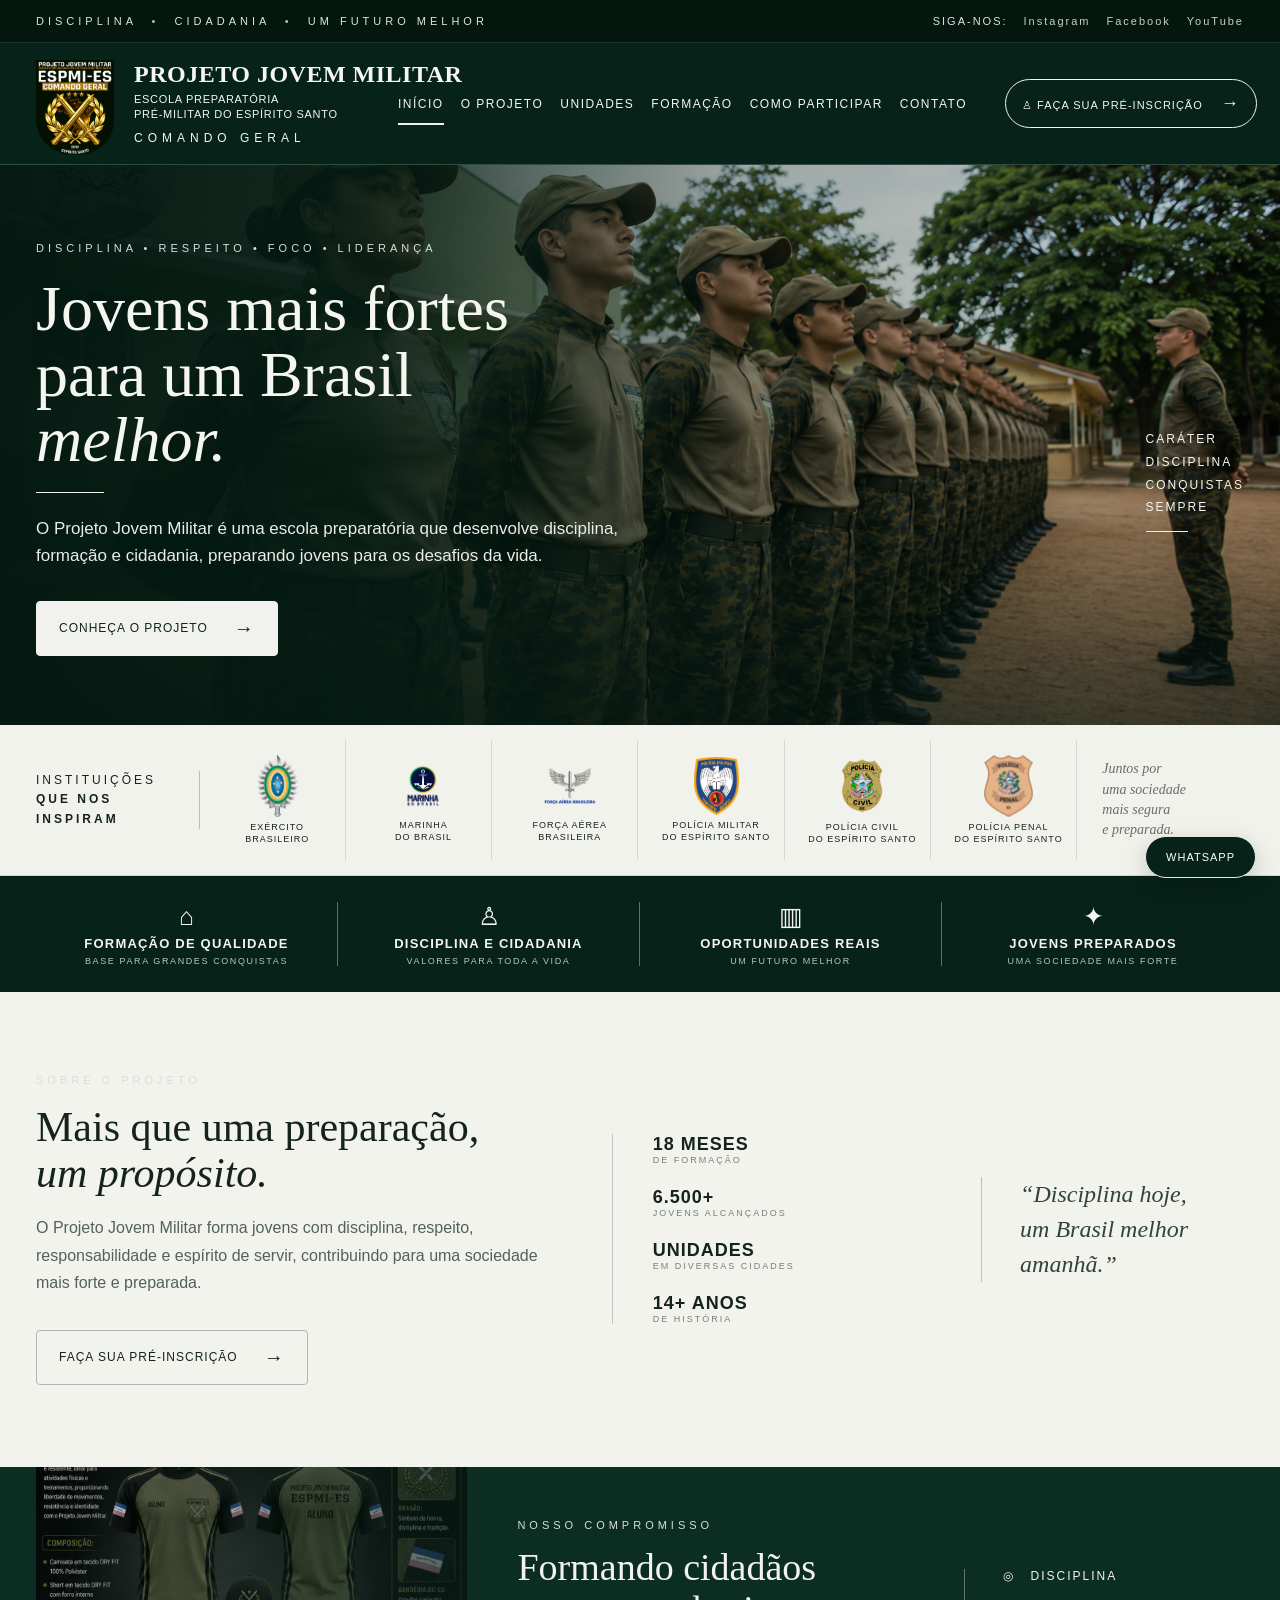
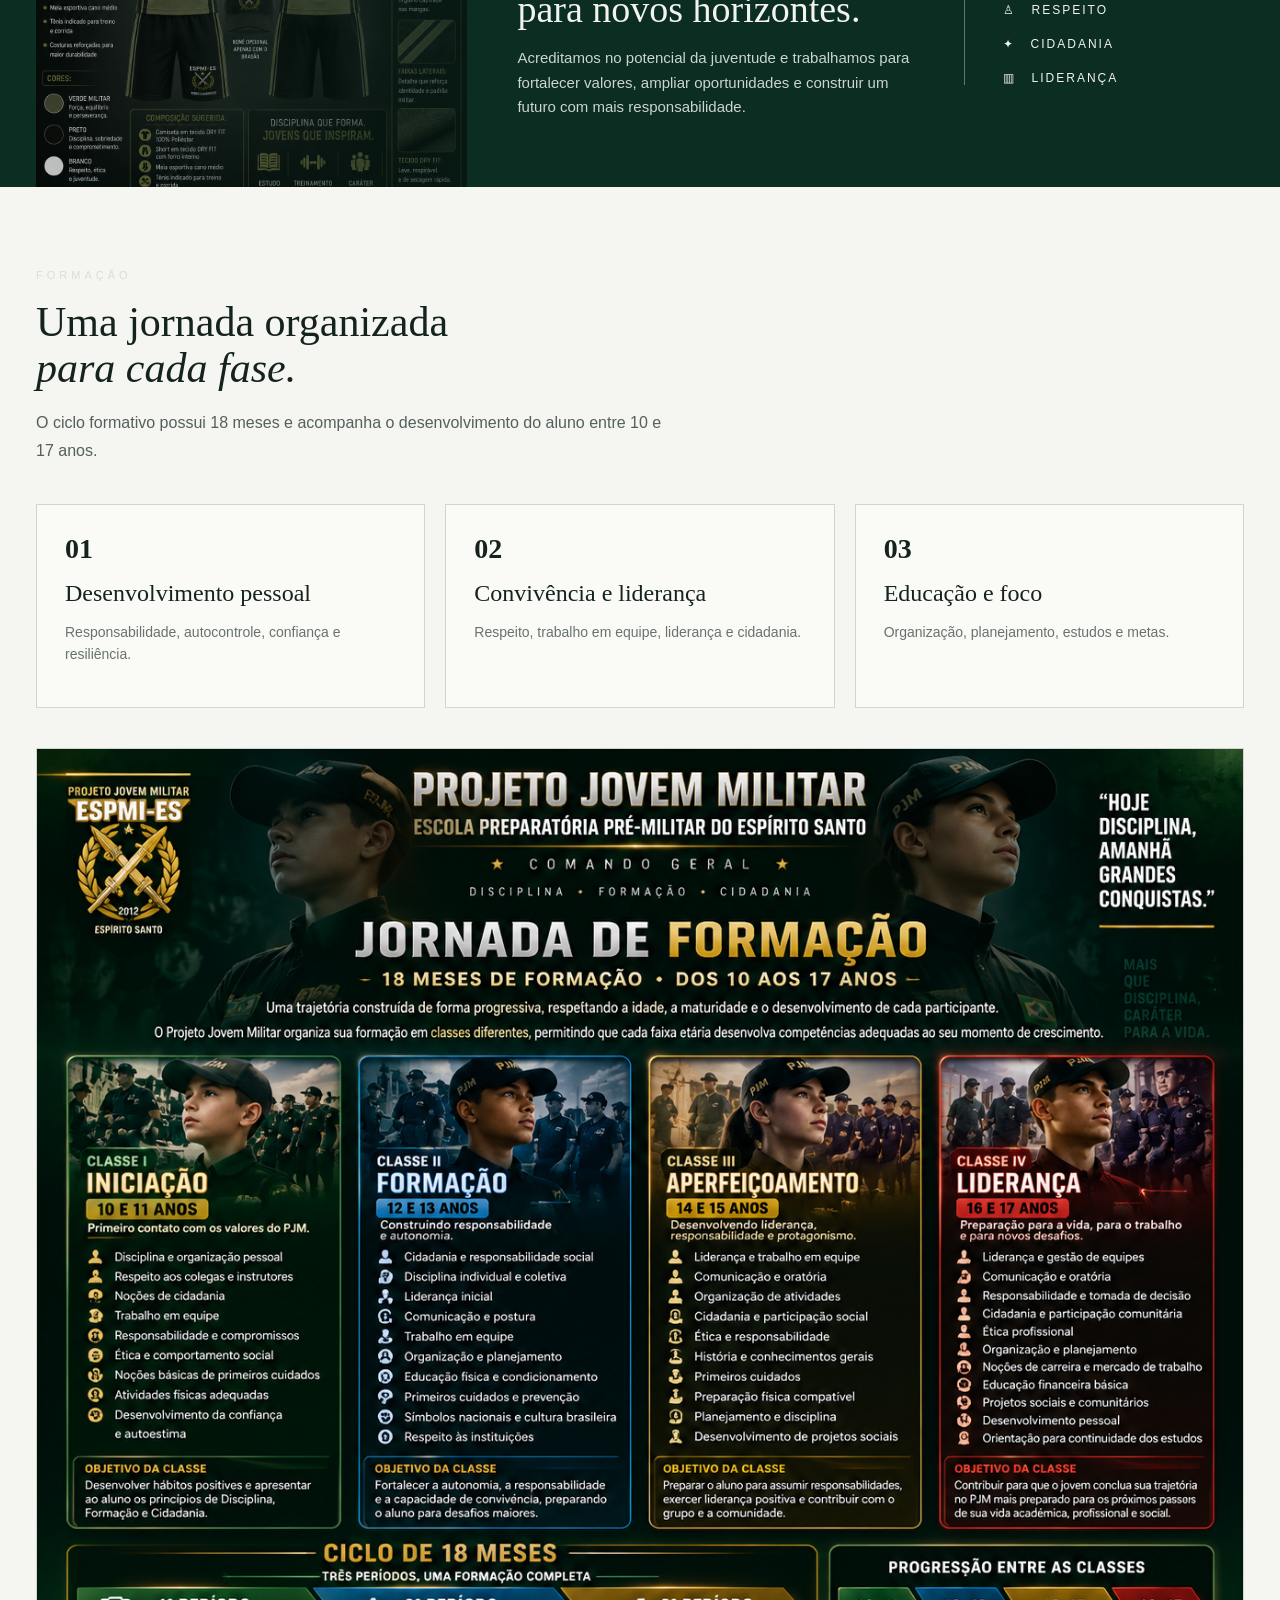
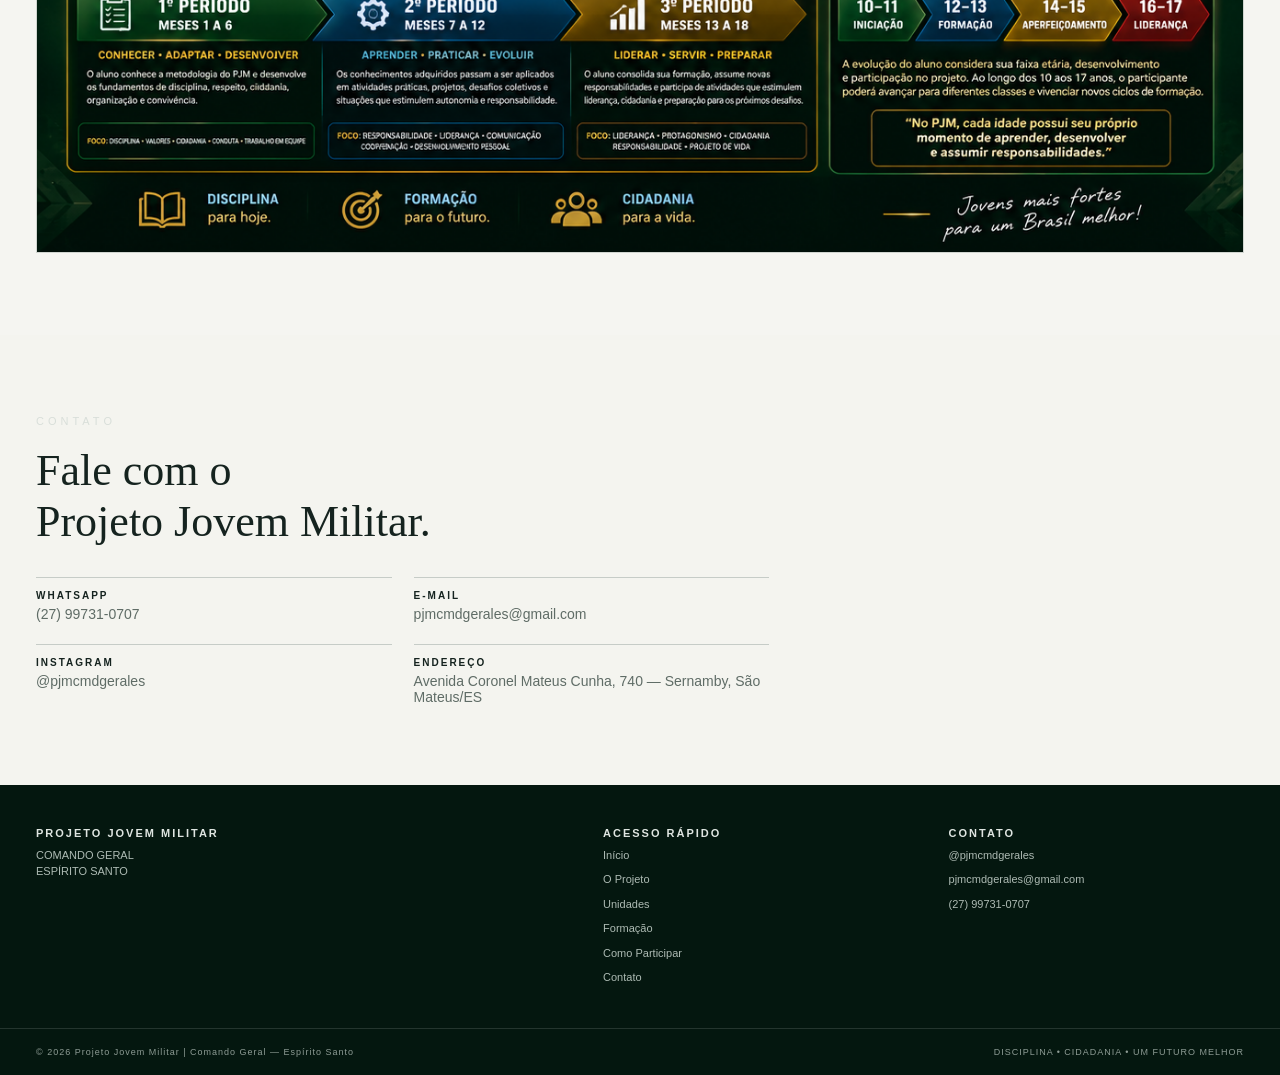
==== index.html @ 726d5e5d "Update index.html" ====
<!doctype html>
<html lang="pt-BR">
<head>
<meta charset="utf-8">
<meta name="viewport" content="width=device-width,initial-scale=1">
<meta name="description" content="Projeto Jovem Militar — Escola Preparatória Pré-Militar do Espírito Santo. Disciplina, formação e cidadania.">
<meta name="theme-color" content="#062219">
<title>Projeto Jovem Militar | Comando Geral</title>
<link rel="icon" href="assets/brasao-comando-geral.png">
<link rel="stylesheet" href="style.css">

<style id="pjm-header-layout-fix">
/* Cabeçalho institucional — distribuição equilibrada no desktop */
.site-header .header-inner{display:grid;grid-template-columns:minmax(390px,1fr) auto minmax(250px,1fr);align-items:center;column-gap:34px;min-height:120px;}
.site-header .brand{min-width:0;display:flex;align-items:center;}
.site-header .brand img{width:78px;height:100px;object-fit:contain;flex:0 0 auto;}
.site-header .brand-copy{white-space:nowrap;}
.site-header .brand-copy strong{font-size:27px;line-height:1.05;}
.site-header .brand-copy small{font-size:11px;line-height:1.3;}
.site-header .brand-copy em{font-size:12px;}
.site-header .nav{display:flex;align-items:center;justify-content:center;gap:24px;white-space:nowrap;flex-wrap:nowrap;}
.site-header .nav a{white-space:nowrap;font-size:13px;}
.site-header .header-register{justify-self:end;white-space:nowrap;padding:14px 21px;font-size:12px;}
@media (max-width:1350px){.site-header .header-inner{grid-template-columns:minmax(340px,1fr) auto auto;column-gap:22px}.site-header .nav{gap:17px}.site-header .nav a{font-size:12px}.site-header .brand-copy strong{font-size:24px}.site-header .header-register{padding:13px 16px;font-size:11px}}
@media (max-width:1080px){.site-header .header-inner{display:flex;gap:16px}.site-header .brand{flex:1}.site-header .nav{gap:12px}.site-header .header-register{padding:12px 14px}.site-header .nav a{font-size:11px}}
@media (max-width:900px){.site-header .nav{display:none}.site-header .menu-toggle{display:block;margin-left:auto}.site-header .header-register{display:none}.site-header .header-inner{min-height:90px}.site-header .brand img{width:58px;height:72px}.site-header .brand-copy strong{font-size:20px}}
</style>
</head>
<body>
<div class="topbar"><div class="container topbar-inner"><span>DISCIPLINA <i>•</i> CIDADANIA <i>•</i> UM FUTURO MELHOR</span><span class="social">SIGA-NOS: <a href="https://www.instagram.com/pjmcmdgerales/" target="_blank" rel="noopener">Instagram</a><a href="https://pjmcmdgerales.github.io/pjm-site/#contato">Facebook</a><a href="https://pjmcmdgerales.github.io/pjm-site/#contato">YouTube</a></span></div></div>
<header class="site-header"><div class="container header-inner">
<a class="brand" href="https://pjmcmdgerales.github.io/pjm-site/#inicio"><img src="assets/brasao-comando-geral.png" alt="Brasão do Comando Geral"><span class="brand-copy"><strong>PROJETO JOVEM MILITAR</strong><small>ESCOLA PREPARATÓRIA<br>PRÉ-MILITAR DO ESPÍRITO SANTO</small><em>COMANDO GERAL</em></span></a>
<button class="menu-toggle" aria-label="Abrir menu" aria-expanded="false">☰</button>
<nav class="nav"><a class="active" href="https://pjmcmdgerales.github.io/pjm-site/">INÍCIO</a><a href="https://pjmcmdgerales.github.io/pjm-site/projeto.html">O PROJETO</a><a href="https://pjmcmdgerales.github.io/pjm-site/unidades.html">UNIDADES</a><a href="https://pjmcmdgerales.github.io/pjm-site/formacao.html">FORMAÇÃO</a><a href="https://pjmcmdgerales.github.io/pjm-site/como-participar.html">COMO PARTICIPAR</a><a href="https://pjmcmdgerales.github.io/pjm-site/#contato">CONTATO</a></nav>
<a class="header-register" href="https://pjmcmdgerales.github.io/pjm-site/inscricao.html"><span>♙</span> FAÇA SUA PRÉ-INSCRIÇÃO <b>→</b></a>
</div></header>
<main>
<section class="hero" id="inicio"><div class="hero-photo"></div><div class="hero-overlay"></div><div class="container hero-content"><div class="hero-copy"><div class="eyebrow">DISCIPLINA • RESPEITO • FOCO • LIDERANÇA</div><h1>Jovens mais fortes<br>para um Brasil<br><span>melhor.</span></h1><div class="rule"></div><p>O Projeto Jovem Militar é uma escola preparatória que desenvolve disciplina, formação e cidadania, preparando jovens para os desafios da vida.</p><a class="light-button" href="https://pjmcmdgerales.github.io/pjm-site/projeto.html">CONHEÇA O PROJETO <b>→</b></a></div><div class="hero-side">CARÁTER<br>DISCIPLINA<br>CONQUISTAS<br>SEMPRE<div></div></div></div></section>
<section class="institutions" id="instituicoes"><div class="container institutions-grid"><div class="inst-title">INSTITUIÇÕES<br><strong>QUE NOS INSPIRAM</strong></div>
<a class="inst" href="https://www.eb.mil.br/" target="_blank" rel="noopener"><img src="assets/eb.png" alt="Exército Brasileiro"><span>EXÉRCITO<br>BRASILEIRO</span></a>
<a class="inst" href="https://www.marinha.mil.br/" target="_blank" rel="noopener"><img src="assets/mb.png" alt="Marinha do Brasil"><span>MARINHA<br>DO BRASIL</span></a>
<a class="inst" href="https://www.fab.mil.br/" target="_blank" rel="noopener"><img src="assets/fab.png" alt="Força Aérea Brasileira"><span>FORÇA AÉREA<br>BRASILEIRA</span></a>
<a class="inst" href="https://pm.es.gov.br/" target="_blank" rel="noopener"><img src="assets/pmes.png" alt="Polícia Militar do Espírito Santo"><span>POLÍCIA MILITAR<br>DO ESPÍRITO SANTO</span></a>
<a class="inst" href="https://pc.es.gov.br/" target="_blank" rel="noopener"><img src="assets/pces.png" alt="Polícia Civil do Espírito Santo"><span>POLÍCIA CIVIL<br>DO ESPÍRITO SANTO</span></a>
<a class="inst" href="https://pp.es.gov.br/" target="_blank" rel="noopener"><img src="assets/ppes.png" alt="Polícia Penal do Espírito Santo"><span>POLÍCIA PENAL<br>DO ESPÍRITO SANTO</span></a>
<div class="inst-quote">Juntos por<br>uma sociedade<br>mais segura<br>e preparada.</div></div></section>
<section class="pillars"><div class="container pillars-grid"><div><span>⌂</span><strong>FORMAÇÃO DE QUALIDADE</strong><small>BASE PARA GRANDES CONQUISTAS</small></div><div><span>♙</span><strong>DISCIPLINA E CIDADANIA</strong><small>VALORES PARA TODA A VIDA</small></div><div><span>▥</span><strong>OPORTUNIDADES REAIS</strong><small>UM FUTURO MELHOR</small></div><div><span>✦</span><strong>JOVENS PREPARADOS</strong><small>UMA SOCIEDADE MAIS FORTE</small></div></div></section>
<section class="about" id="projeto"><div class="container about-grid"><div class="about-copy"><div class="section-label">SOBRE O PROJETO</div><h2>Mais que uma preparação,<br><span>um propósito.</span></h2><p>O Projeto Jovem Militar forma jovens com disciplina, respeito, responsabilidade e espírito de servir, contribuindo para uma sociedade mais forte e preparada.</p><a class="outline-button" href="https://pjmcmdgerales.github.io/pjm-site/inscricao.html">FAÇA SUA PRÉ-INSCRIÇÃO <b>→</b></a></div><div class="stats"><div><strong>18 MESES</strong><span>DE FORMAÇÃO</span></div><div><strong>6.500+</strong><span>JOVENS ALCANÇADOS</span></div><div><strong>UNIDADES</strong><span>EM DIVERSAS CIDADES</span></div><div><strong>14+ ANOS</strong><span>DE HISTÓRIA</span></div></div><div class="about-quote">“Disciplina hoje,<br>um Brasil melhor<br>amanhã.”</div></div></section>
<section class="commitment"><div class="container commitment-grid"><div class="commit-photo"></div><div class="commit-copy"><div class="section-label light">NOSSO COMPROMISSO</div><h2>Formando cidadãos<br>para novos horizontes.</h2><p>Acreditamos no potencial da juventude e trabalhamos para fortalecer valores, ampliar oportunidades e construir um futuro com mais responsabilidade.</p></div><div class="values-list"><span>◎ &nbsp; DISCIPLINA</span><span>♙ &nbsp; RESPEITO</span><span>✦ &nbsp; CIDADANIA</span><span>▥ &nbsp; LIDERANÇA</span></div></div></section>
<section class="formation" id="formacao"><div class="container"><div class="section-label">FORMAÇÃO</div><h2>Uma jornada organizada<br><span>para cada fase.</span></h2><p>O ciclo formativo possui 18 meses e acompanha o desenvolvimento do aluno entre 10 e 17 anos.</p><div class="formation-grid"><div><b>01</b><h3>Desenvolvimento pessoal</h3><p>Responsabilidade, autocontrole, confiança e resiliência.</p></div><div><b>02</b><h3>Convivência e liderança</h3><p>Respeito, trabalho em equipe, liderança e cidadania.</p></div><div><b>03</b><h3>Educação e foco</h3><p>Organização, planejamento, estudos e metas.</p></div></div><img class="journey" src="assets/jornada-formacao-18-meses.png" alt="Jornada de formação de 18 meses do Projeto Jovem Militar"></div></section>

<section class="contact" id="contato"><div class="container contact-grid"><div><div class="section-label">CONTATO</div><h2>Fale com o<br><span>Projeto Jovem Militar.</span></h2><div class="contact-list"><a href="https://wa.me/5527997310707" target="_blank" rel="noopener"><b>WHATSAPP</b><span>(27) 99731-0707</span></a><a href="mailto:pjmcmdgerales@gmail.com"><b>E-MAIL</b><span>pjmcmdgerales@gmail.com</span></a><a href="https://www.instagram.com/pjmcmdgerales/" target="_blank" rel="noopener"><b>INSTAGRAM</b><span>@pjmcmdgerales</span></a><div><b>ENDEREÇO</b><span>Avenida Coronel Mateus Cunha, 740 — Sernamby, São Mateus/ES</span></div></div></div></div></section>
</main>
<footer><div class="container footer-grid"><div><b>PROJETO JOVEM MILITAR</b><span>COMANDO GERAL<br>ESPÍRITO SANTO</span></div><div><b>ACESSO RÁPIDO</b><a href="https://pjmcmdgerales.github.io/pjm-site/#inicio">Início</a><a href="https://pjmcmdgerales.github.io/pjm-site/projeto.html">O Projeto</a><a href="https://pjmcmdgerales.github.io/pjm-site/unidades.html">Unidades</a><a href="https://pjmcmdgerales.github.io/pjm-site/formacao.html">Formação</a><a href="https://pjmcmdgerales.github.io/pjm-site/como-participar.html">Como Participar</a><a href="https://pjmcmdgerales.github.io/pjm-site/#contato">Contato</a></div><div><b>CONTATO</b><span>@pjmcmdgerales</span><span>pjmcmdgerales@gmail.com</span><span>(27) 99731-0707</span></div></div><div class="footer-bottom">© 2026 Projeto Jovem Militar | Comando Geral — Espírito Santo <span>DISCIPLINA • CIDADANIA • UM FUTURO MELHOR</span></div></footer>
<a class="wa" href="https://wa.me/5527997310707?text=Ol%C3%A1!%20Gostaria%20de%20obter%20informa%C3%A7%C3%B5es%20sobre%20o%20Projeto%20Jovem%20Militar." target="_blank" rel="noopener">WHATSAPP</a>
<script src="script.js?v=20260908"></script>
</body></html>
---- style.css ----
@font-face{font-family:"Futura PJM";src:url("assets/fonts/Futura-Md-BT.ttf") format("truetype");font-weight:500;font-style:normal;font-display:swap}
:root{--green:#062219;--green2:#0b2d22;--green3:#173e31;--ice:#f2f2ed;--ink:#15231f;--line:#c9d0ca;--muted:#6f7b76}*{box-sizing:border-box}html{scroll-behavior:smooth}body{margin:0;color:var(--ink);background:#f5f5f1;font-family:"Futura PJM","Segoe UI",Arial,sans-serif}a{text-decoration:none;color:inherit}.container{width:min(1360px,calc(100% - 72px));margin:auto}.topbar{background:#04170f;color:#dce3de;border-bottom:1px solid rgba(255,255,255,.12);font-size:11px;letter-spacing:4px}.topbar-inner{height:42px;display:flex;align-items:center;justify-content:space-between}.topbar i{font-style:normal;margin:0 8px;color:#aebbb4}.social{letter-spacing:2px;display:flex;gap:16px}.social a{opacity:.9}.site-header{height:122px;background:var(--green);color:#f5f6f1;border-bottom:1px solid rgba(255,255,255,.18);position:sticky;top:0;z-index:20}.header-inner{height:100%;display:flex;align-items:center;gap:38px}.brand{display:flex;align-items:center;gap:20px;min-width:440px}.brand img{width:100px;height:116px;object-fit:contain;align-self:flex-start;margin-top:8px}.brand-copy{display:flex;flex-direction:column;gap:5px}.brand-copy strong{font-family:Georgia,serif;font-size:26px;letter-spacing:.5px}.brand-copy small{font-size:12px;line-height:1.35;letter-spacing:.7px}.brand-copy em{font-style:normal;letter-spacing:5px;font-size:11px;margin-top:5px}.nav{display:flex;align-items:center;gap:36px;margin-left:auto}.nav a{font-size:12px;letter-spacing:1.5px;padding:14px 0;position:relative}.nav a.active:after{content:"";position:absolute;left:0;right:0;bottom:0;height:2px;background:#f0f1ec}.header-register{margin-left:16px;border:1px solid #f1f2ed;border-radius:32px;padding:15px 22px;white-space:nowrap;font-size:12px;letter-spacing:1px}.header-register b{margin-left:14px;font-size:18px}.menu-toggle{display:none;background:none;border:0;color:#fff;font-size:28px}.hero{height:560px;position:relative;overflow:hidden;background:#09271d;color:#f6f6f0}.hero-photo{position:absolute;inset:0;background-image:url('assets/hero-sao-mateus.png');background-size:cover;background-position:48% 44%;filter:saturate(.82)}.hero-overlay{position:absolute;inset:0;background:linear-gradient(90deg,rgba(3,24,17,.98) 0%,rgba(3,27,19,.9) 28%,rgba(4,29,21,.36) 58%,rgba(4,27,20,.12) 100%),linear-gradient(0deg,rgba(4,20,15,.58),transparent 42%)}.hero-content{height:100%;display:flex;align-items:center;justify-content:space-between;position:relative}.hero-copy{max-width:650px;padding-top:8px}.eyebrow,.section-label{font-size:11px;letter-spacing:4px;color:#d8ded9}.hero h1{font-family:Georgia,serif;font-weight:400;font-size:64px;line-height:1.02;margin:22px 0 20px}.hero h1 span{font-style:italic}.rule{width:68px;height:1px;background:#f1f2ed;margin:0 0 22px}.hero p{font-size:17px;line-height:1.6;max-width:650px;color:#e9ece8}.light-button,.outline-button{display:inline-flex;align-items:center;gap:26px;padding:15px 22px;border:1px solid #eef0eb;border-radius:4px;background:#f1f2ed;color:#13231e;font-size:12px;letter-spacing:1px;margin-top:14px}.light-button b,.outline-button b{font-size:20px;font-weight:400}.hero-side{font-size:12px;line-height:1.9;letter-spacing:2px;text-align:left;margin-top:70px}.hero-side div{width:42px;height:1px;background:#f0f1ec;margin-top:12px}.institutions{background:var(--ice);border-bottom:1px solid #d3d8d3}.institutions-grid{min-height:150px;display:grid;grid-template-columns:1.2fr repeat(6,1fr) 1.15fr;align-items:center;gap:10px}.inst-title{font-size:12px;line-height:1.6;letter-spacing:3px;border-right:1px solid #b7c0ba;padding-right:25px}.inst-title strong{font-weight:600}.inst{height:120px;display:flex;flex-direction:column;align-items:center;justify-content:center;gap:5px;text-align:center;border-right:1px solid #d5d9d5}.inst img{width:54px;height:62px;object-fit:contain}.inst:nth-of-type(2) img,.inst:nth-of-type(3) img,.inst:nth-of-type(4) img{height:58px}.inst span{font-size:9px;line-height:1.25;letter-spacing:1px}.inst:hover span{text-decoration:underline}.inst-quote{font-family:Georgia,serif;font-style:italic;font-size:14px;line-height:1.45;color:#63706a;padding-left:15px}.pillars{background:var(--green);color:#f4f5f0}.pillars-grid{display:grid;grid-template-columns:repeat(4,1fr);padding:26px 0}.pillars-grid>div{text-align:center;border-right:1px solid rgba(255,255,255,.35);display:flex;flex-direction:column;gap:5px}.pillars-grid>div:last-child{border:0}.pillars span{font-size:25px}.pillars strong{font-size:13px;letter-spacing:1.2px}.pillars small{font-size:9px;letter-spacing:1.6px;color:#b8c7bf}.about{background:#f3f3ee;padding:82px 0}.about-grid{display:grid;grid-template-columns:1.4fr .85fr .7fr;gap:50px;align-items:center}.about h2,.formation h2{font-family:Georgia,serif;font-weight:400;font-size:42px;line-height:1.1;margin:18px 0}.about h2 span,.formation h2 span{font-style:italic}.about p,.formation>div>p{font-size:16px;line-height:1.7;color:#53615b;max-width:640px}.outline-button{background:transparent;border-color:#aeb8b2;margin-top:18px}.stats{border-left:1px solid #c1c8c3;padding-left:40px;display:flex;flex-direction:column;gap:22px}.stats div{display:flex;flex-direction:column}.stats strong{font-size:18px;letter-spacing:1px}.stats span{font-size:9px;letter-spacing:2px;color:#728079}.about-quote{font-family:Georgia,serif;font-style:italic;font-size:24px;line-height:1.45;color:#30443c;border-left:1px solid #b8c1bb;padding-left:38px}.commitment{background:var(--green2);color:#f2f3ef}.commitment-grid{display:grid;grid-template-columns:1fr 1.15fr .65fr;min-height:320px;align-items:center}.commit-photo{height:320px;background:linear-gradient(90deg,rgba(7,34,25,.1),rgba(7,34,25,.65)),url('assets/uniforme-pjm.png') center/cover no-repeat;filter:grayscale(.15)}.commit-copy{padding:50px}.commit-copy h2{font-family:Georgia,serif;font-weight:400;font-size:38px;line-height:1.12;margin:15px 0}.commit-copy p{font-size:15px;line-height:1.65;color:#ccd5d0}.values-list{border-left:1px solid rgba(255,255,255,.35);display:flex;flex-direction:column;gap:20px;padding-left:38px;font-size:12px;letter-spacing:2px}.formation{padding:82px 0;background:#f5f5f1}.formation-grid{display:grid;grid-template-columns:repeat(3,1fr);gap:20px;margin:40px 0}.formation-grid>div{padding:28px;border:1px solid #d0d5d0;background:#fafaf7}.formation-grid b{font-family:Georgia,serif;font-size:28px}.formation-grid h3{font-family:Georgia,serif;font-size:24px;font-weight:400;margin:15px 0 8px}.formation-grid p{font-size:14px;line-height:1.6;color:#68736e}.journey{width:100%;display:block;margin-top:30px;border:1px solid #d0d5d0}.units{padding:78px 0;background:var(--ice)}.units h2,.contact h2{font-family:Georgia,serif;font-weight:400;font-size:44px;margin:18px 0}.units>div>p{color:#62706a}.unit-grid{display:grid;grid-template-columns:repeat(3,1fr);gap:1px;background:#cbd2cd;margin-top:35px}.unit-grid div{background:#f5f5f1;padding:25px;display:flex;flex-direction:column;gap:7px}.unit-grid b{font-family:Georgia,serif;font-size:20px}.unit-grid span{font-size:10px;letter-spacing:2px;color:#7a857f}.contact{padding:80px 0;background:#f4f4ef}.contact-grid{display:grid;grid-template-columns:1.3fr .7fr;gap:80px}.contact-list{display:grid;grid-template-columns:1fr 1fr;gap:22px;margin-top:30px}.contact-list>a,.contact-list>div{display:flex;flex-direction:column;gap:5px;border-top:1px solid #c6ccc7;padding-top:12px}.contact-list b{font-size:10px;letter-spacing:2px}.contact-list span{font-size:14px;color:#5f6c66}.qr{border-left:1px solid #c5ccc6;display:flex;flex-direction:column;align-items:center;justify-content:center;gap:10px}.qr img{width:170px;height:170px}.qr strong{font-size:11px;letter-spacing:2px}.qr small{color:#748079}.wa{position:fixed;right:24px;bottom:22px;background:var(--green);color:#fff;border:1px solid #e5e8e2;border-radius:28px;padding:14px 20px;font-size:11px;letter-spacing:1px;z-index:25;box-shadow:0 8px 24px rgba(0,0,0,.18)}footer{background:#04170f;color:#dfe5e1}.footer-grid{display:grid;grid-template-columns:1.4fr .8fr .8fr;gap:50px;padding:42px 0}.footer-grid>div{display:flex;flex-direction:column;gap:8px}.footer-grid b{font-size:11px;letter-spacing:2px}.footer-grid span,.footer-grid a{font-size:11px;color:#aebbb4;line-height:1.5}.footer-bottom{border-top:1px solid rgba(255,255,255,.13);padding:18px max(36px,calc((100vw - 1360px)/2));font-size:9px;letter-spacing:1px;color:#8e9c95;display:flex;justify-content:space-between}.menu-toggle{display:none}@media(max-width:1100px){.brand{min-width:360px}.brand-copy strong{font-size:20px}.nav{gap:20px}.header-register{padding:12px 16px}.institutions-grid{grid-template-columns:1fr repeat(3,1fr);padding:20px 0}.inst:nth-of-type(n+5),.inst-quote{display:none}.hero h1{font-size:52px}.about-grid{grid-template-columns:1fr 1fr}.about-quote{display:none}.commitment-grid{grid-template-columns:.8fr 1.2fr}.values-list{display:none}}@media(max-width:800px){.container{width:min(100% - 32px,680px)}.topbar{font-size:8px;letter-spacing:2px}.social{display:none}.site-header{height:88px}.header-inner{gap:12px}.brand{min-width:0;flex:1}.brand img{width:55px;height:72px;margin:0}.brand-copy strong{font-size:16px}.brand-copy small{font-size:8px}.brand-copy em{font-size:8px;letter-spacing:3px}.nav{display:none;position:absolute;top:88px;left:0;right:0;background:var(--green);flex-direction:column;gap:0;padding:10px 20px}.nav.open{display:flex}.nav a{width:100%;padding:14px 0}.menu-toggle{display:block}.header-register{font-size:9px;padding:10px 12px}.header-register span,.header-register b{display:none}.hero{height:600px}.hero-photo{background-position:35% 50%}.hero-overlay{background:linear-gradient(90deg,rgba(3,24,17,.96),rgba(3,27,19,.55)),linear-gradient(0deg,rgba(4,20,15,.65),transparent 50%)}.hero-content{align-items:flex-end;padding-bottom:55px}.hero h1{font-size:45px}.hero p{font-size:14px}.hero-side{display:none}.institutions-grid{grid-template-columns:repeat(3,1fr);gap:0}.inst-title{grid-column:1/-1;border-right:0;border-bottom:1px solid #c7cdc8;padding:16px 0;text-align:center}.inst{border-bottom:1px solid #d4d9d5}.inst:nth-of-type(5),.inst:nth-of-type(6){display:flex}.inst img{width:46px;height:54px}.pillars-grid{grid-template-columns:repeat(2,1fr);gap:20px}.pillars-grid>div:nth-child(2){border-right:0}.about{padding:60px 0}.about-grid,.commitment-grid,.contact-grid{grid-template-columns:1fr}.stats{border-left:0;border-top:1px solid #c1c8c3;padding:25px 0;display:grid;grid-template-columns:1fr 1fr}.commit-photo{height:220px}.commit-copy{padding:35px 0}.formation-grid,.unit-grid{grid-template-columns:1fr}.contact-list{grid-template-columns:1fr}.qr{border-left:0;border-top:1px solid #c5ccc6;padding-top:30px}.footer-grid{grid-template-columns:1fr}.footer-bottom{padding:16px;display:block}.footer-bottom span{display:block;margin-top:8px}.wa{right:14px;bottom:14px}.hero-copy{padding-top:0}}
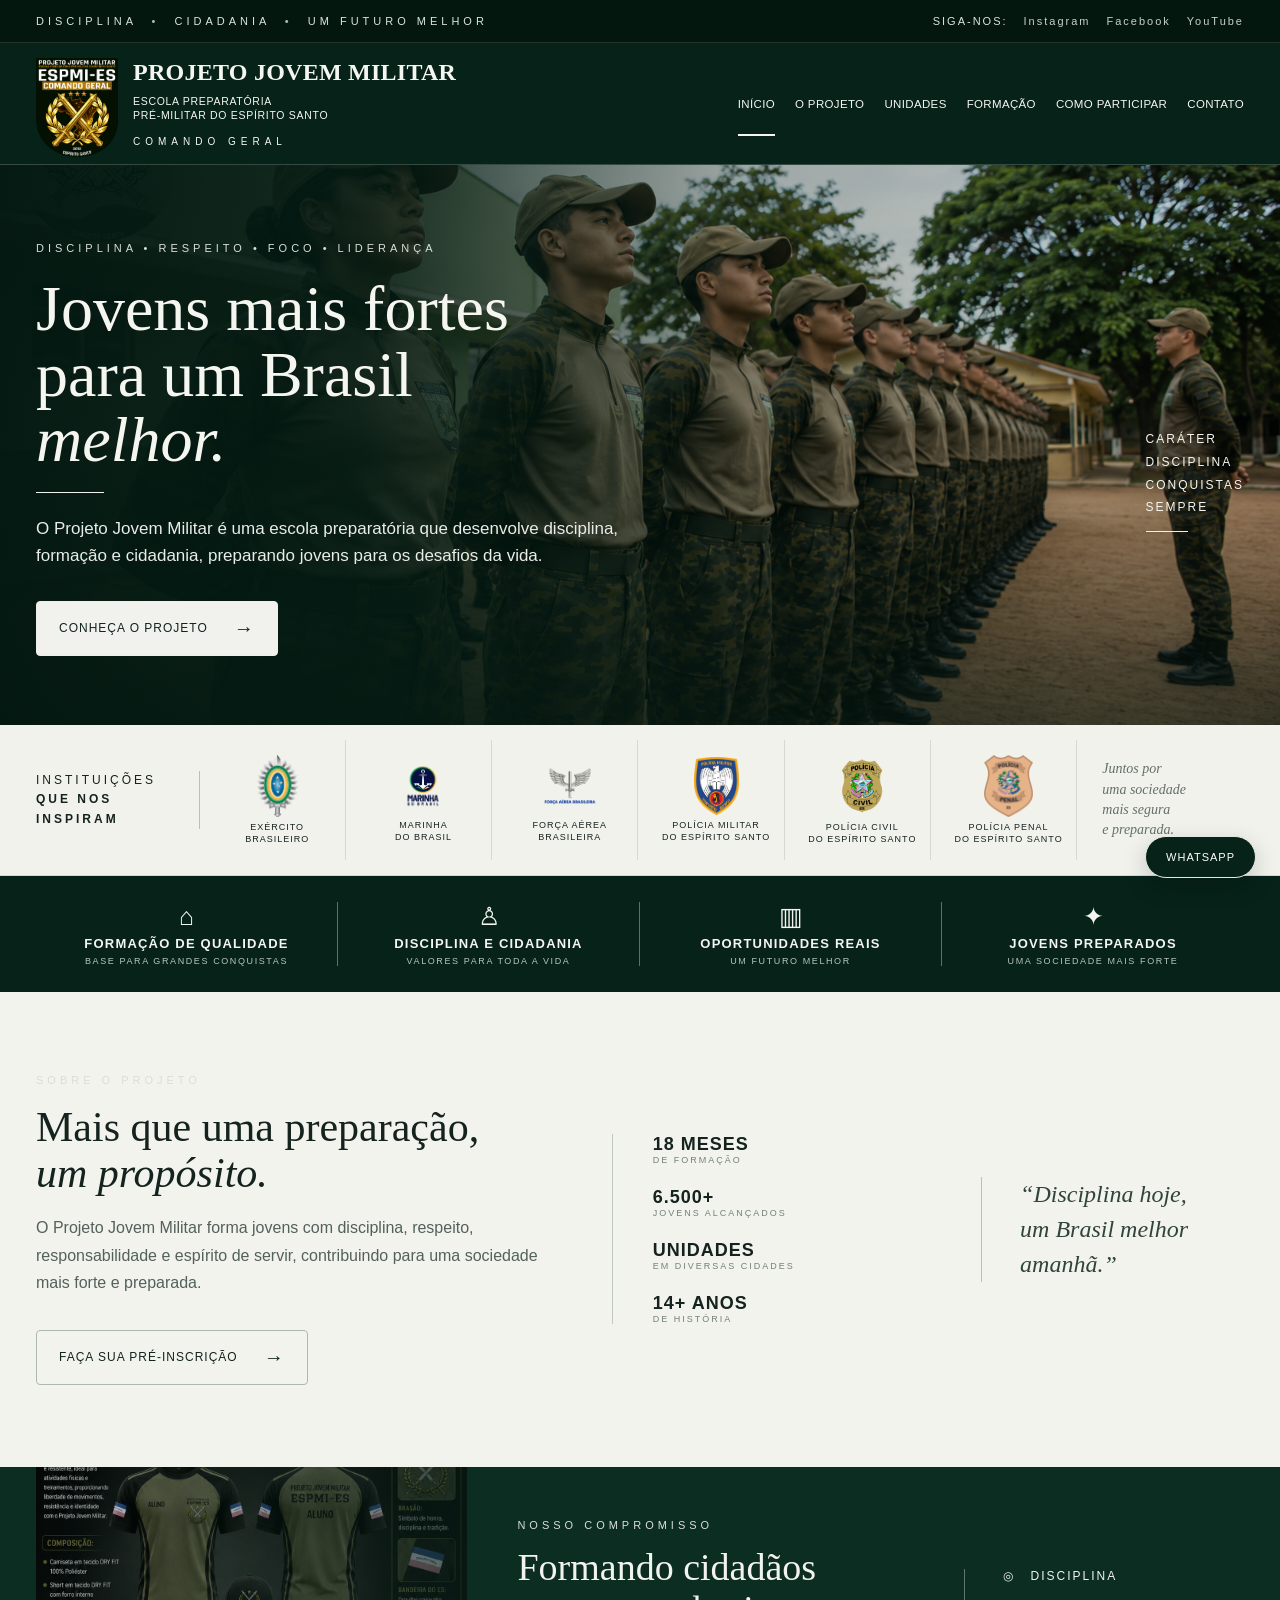
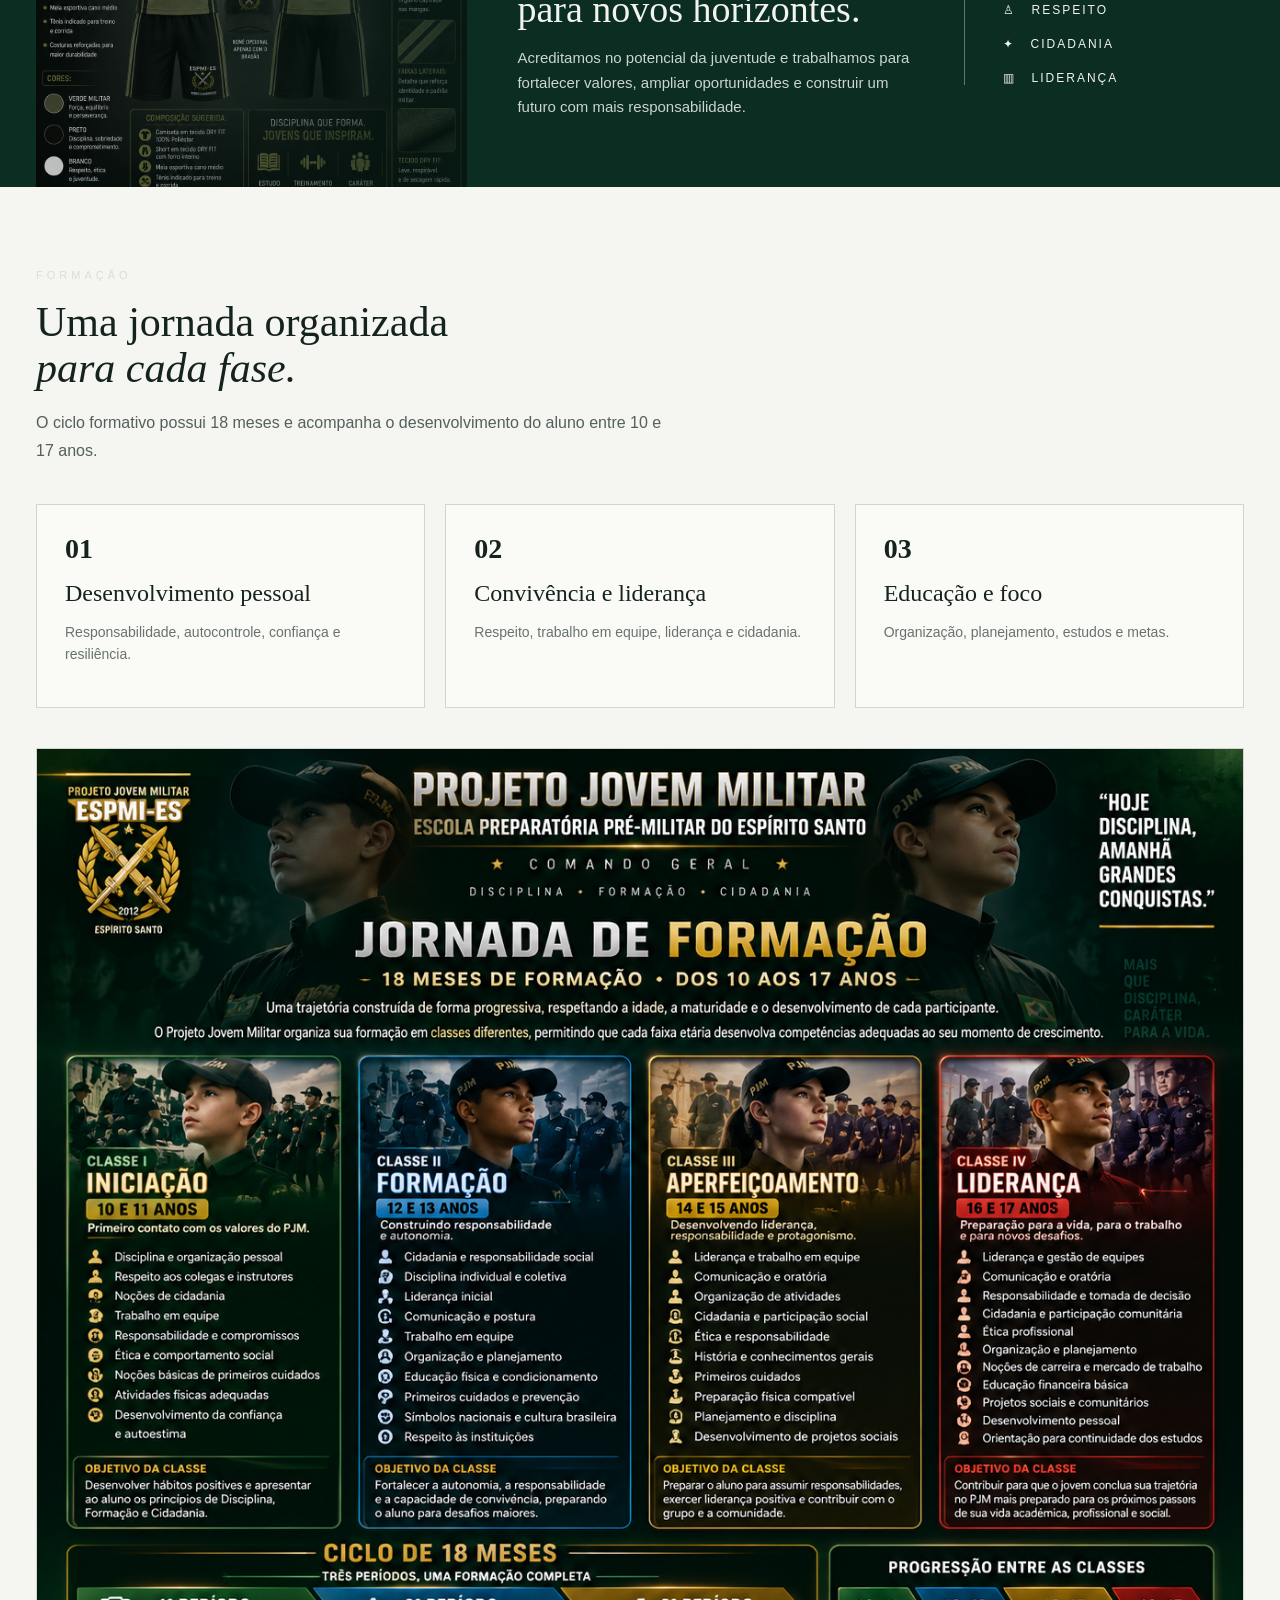
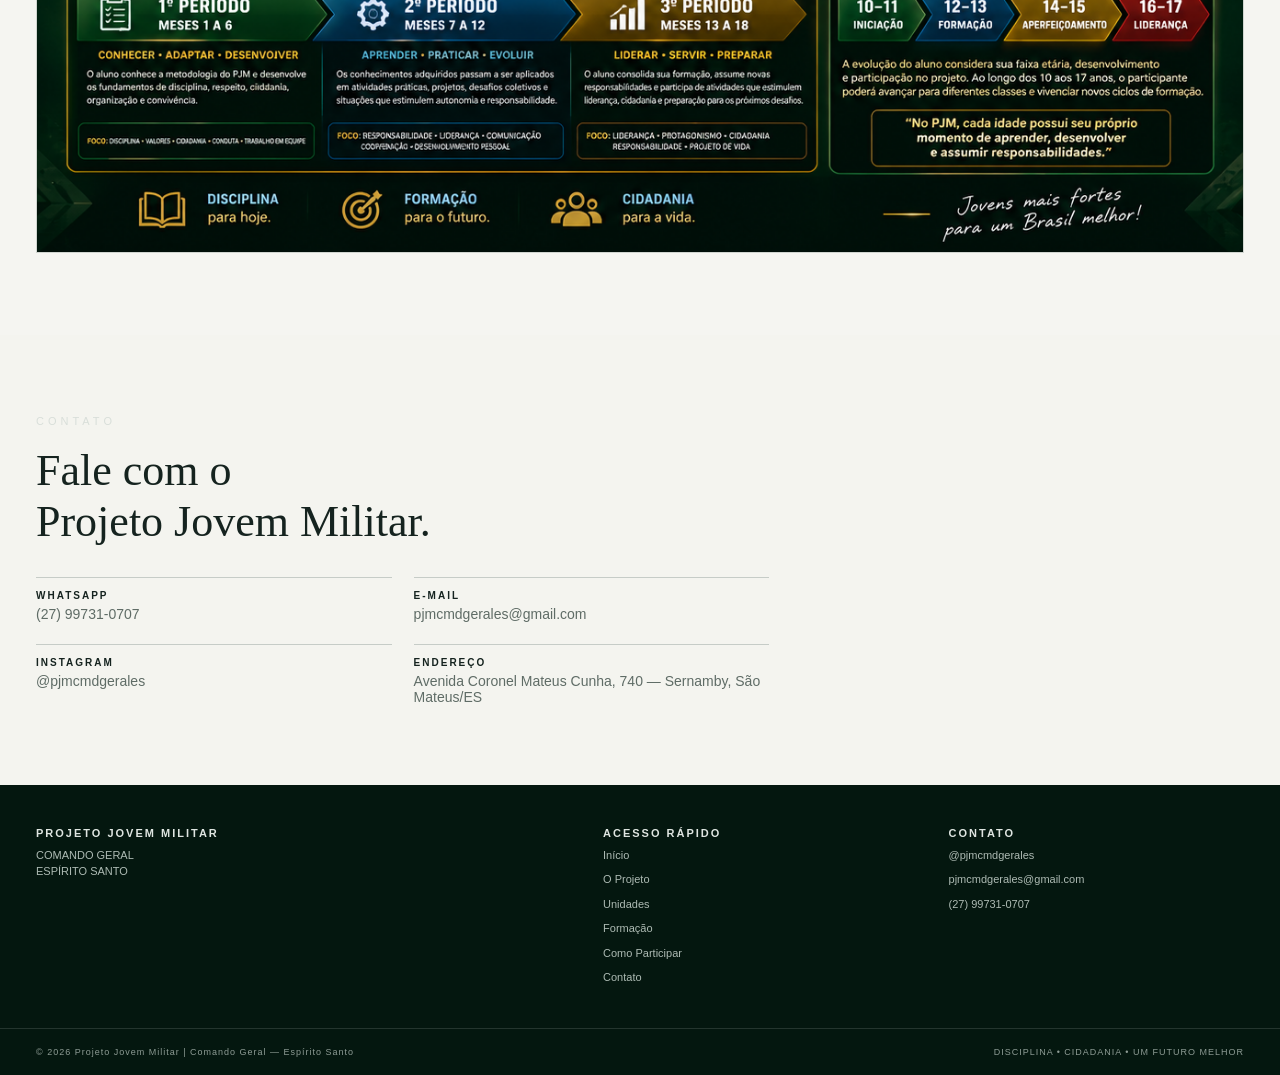
==== commit 4c6bef89: "Update index.html" ====
--- a/index.html
+++ b/index.html
@@ -8,31 +8,114 @@
 <title>Projeto Jovem Militar | Comando Geral</title>
 <link rel="icon" href="assets/brasao-comando-geral.png">
 <link rel="stylesheet" href="style.css">
-
-<style id="pjm-header-layout-fix">
-/* Cabeçalho institucional — distribuição equilibrada no desktop */
-.site-header .header-inner{display:grid;grid-template-columns:minmax(390px,1fr) auto minmax(250px,1fr);align-items:center;column-gap:34px;min-height:120px;}
-.site-header .brand{min-width:0;display:flex;align-items:center;}
-.site-header .brand img{width:78px;height:100px;object-fit:contain;flex:0 0 auto;}
-.site-header .brand-copy{white-space:nowrap;}
-.site-header .brand-copy strong{font-size:27px;line-height:1.05;}
-.site-header .brand-copy small{font-size:11px;line-height:1.3;}
-.site-header .brand-copy em{font-size:12px;}
-.site-header .nav{display:flex;align-items:center;justify-content:center;gap:24px;white-space:nowrap;flex-wrap:nowrap;}
-.site-header .nav a{white-space:nowrap;font-size:13px;}
-.site-header .header-register{justify-self:end;white-space:nowrap;padding:14px 21px;font-size:12px;}
-@media (max-width:1350px){.site-header .header-inner{grid-template-columns:minmax(340px,1fr) auto auto;column-gap:22px}.site-header .nav{gap:17px}.site-header .nav a{font-size:12px}.site-header .brand-copy strong{font-size:24px}.site-header .header-register{padding:13px 16px;font-size:11px}}
-@media (max-width:1080px){.site-header .header-inner{display:flex;gap:16px}.site-header .brand{flex:1}.site-header .nav{gap:12px}.site-header .header-register{padding:12px 14px}.site-header .nav a{font-size:11px}}
-@media (max-width:900px){.site-header .nav{display:none}.site-header .menu-toggle{display:block;margin-left:auto}.site-header .header-register{display:none}.site-header .header-inner{min-height:90px}.site-header .brand img{width:58px;height:72px}.site-header .brand-copy strong{font-size:20px}}
+<style id="pjm-header-final">
+/* Cabeçalho PJM — distribuição ampla e limpa */
+.site-header .header-inner{
+  display:flex;
+  align-items:center;
+  min-height:118px;
+  gap:28px;
+}
+.site-header .brand{
+  display:flex;
+  align-items:center;
+  gap:18px;
+  flex:0 0 auto;
+  min-width:520px;
+  text-decoration:none;
+}
+.site-header .brand img{
+  width:94px;
+  height:112px;
+  object-fit:contain;
+  flex:0 0 auto;
+}
+.site-header .brand-copy{
+  display:flex;
+  flex-direction:column;
+  min-width:0;
+  white-space:nowrap;
+}
+.site-header .brand-copy strong{
+  font-size:27px;
+  line-height:1.05;
+  letter-spacing:.25px;
+}
+.site-header .brand-copy small{
+  font-size:11.5px;
+  line-height:1.3;
+  margin-top:5px;
+}
+.site-header .brand-copy em{
+  font-style:normal;
+  font-size:11px;
+  letter-spacing:6px;
+  margin-top:9px;
+}
+.site-header .nav{
+  display:flex;
+  align-items:center;
+  justify-content:flex-end;
+  gap:26px;
+  flex:1 1 auto;
+  min-width:0;
+  white-space:nowrap;
+}
+.site-header .nav a{
+  white-space:nowrap;
+  font-size:12.5px;
+  letter-spacing:.35px;
+  text-decoration:none;
+}
+.site-header .nav a.active{position:relative;}
+.site-header .nav a.active::after{
+  content:"";
+  position:absolute;
+  left:0;
+  right:0;
+  bottom:-12px;
+  height:2px;
+  background:currentColor;
+}
+.site-header .header-register{display:none !important;}
+@media(max-width:1350px){
+  .site-header .header-inner{gap:22px;}
+  .site-header .brand{min-width:465px;gap:15px;}
+  .site-header .brand img{width:82px;height:100px;}
+  .site-header .brand-copy strong{font-size:24px;}
+  .site-header .brand-copy small{font-size:10.5px;}
+  .site-header .brand-copy em{font-size:10px;letter-spacing:5px;}
+  .site-header .nav{gap:20px;}
+  .site-header .nav a{font-size:11.5px;}
+}
+@media(max-width:1120px){
+  .site-header .header-inner{gap:16px;}
+  .site-header .brand{min-width:390px;}
+  .site-header .brand img{width:72px;height:88px;}
+  .site-header .brand-copy strong{font-size:21px;}
+  .site-header .brand-copy small{font-size:9.5px;}
+  .site-header .brand-copy em{font-size:9px;letter-spacing:4px;}
+  .site-header .nav{gap:14px;}
+  .site-header .nav a{font-size:10.5px;}
+}
+@media(max-width:900px){
+  .site-header .header-inner{min-height:88px;gap:12px;}
+  .site-header .brand{min-width:0;flex:1;}
+  .site-header .brand img{width:58px;height:72px;}
+  .site-header .brand-copy strong{font-size:19px;}
+  .site-header .brand-copy small{font-size:9px;}
+  .site-header .brand-copy em{font-size:8px;letter-spacing:3px;}
+  .site-header .nav{display:none;}
+  .site-header .menu-toggle{display:block;margin-left:auto;}
+}
 </style>
 </head>
 <body>
 <div class="topbar"><div class="container topbar-inner"><span>DISCIPLINA <i>•</i> CIDADANIA <i>•</i> UM FUTURO MELHOR</span><span class="social">SIGA-NOS: <a href="https://www.instagram.com/pjmcmdgerales/" target="_blank" rel="noopener">Instagram</a><a href="https://pjmcmdgerales.github.io/pjm-site/#contato">Facebook</a><a href="https://pjmcmdgerales.github.io/pjm-site/#contato">YouTube</a></span></div></div>
 <header class="site-header"><div class="container header-inner">
-<a class="brand" href="https://pjmcmdgerales.github.io/pjm-site/#inicio"><img src="assets/brasao-comando-geral.png" alt="Brasão do Comando Geral"><span class="brand-copy"><strong>PROJETO JOVEM MILITAR</strong><small>ESCOLA PREPARATÓRIA<br>PRÉ-MILITAR DO ESPÍRITO SANTO</small><em>COMANDO GERAL</em></span></a>
+<a class="brand" href="https://pjmcmdgerales.github.io/pjm-site/"><img src="assets/brasao-comando-geral.png" alt="Brasão do Comando Geral"><span class="brand-copy"><strong>PROJETO JOVEM MILITAR</strong><small>ESCOLA PREPARATÓRIA<br>PRÉ-MILITAR DO ESPÍRITO SANTO</small><em>COMANDO GERAL</em></span></a>
 <button class="menu-toggle" aria-label="Abrir menu" aria-expanded="false">☰</button>
-<nav class="nav"><a class="active" href="https://pjmcmdgerales.github.io/pjm-site/">INÍCIO</a><a href="https://pjmcmdgerales.github.io/pjm-site/projeto.html">O PROJETO</a><a href="https://pjmcmdgerales.github.io/pjm-site/unidades.html">UNIDADES</a><a href="https://pjmcmdgerales.github.io/pjm-site/formacao.html">FORMAÇÃO</a><a href="https://pjmcmdgerales.github.io/pjm-site/como-participar.html">COMO PARTICIPAR</a><a href="https://pjmcmdgerales.github.io/pjm-site/#contato">CONTATO</a></nav>
-<a class="header-register" href="https://pjmcmdgerales.github.io/pjm-site/inscricao.html"><span>♙</span> FAÇA SUA PRÉ-INSCRIÇÃO <b>→</b></a>
+<nav class="nav"><a data-page="inicio" href="https://pjmcmdgerales.github.io/pjm-site/">INÍCIO</a><a data-page="projeto" href="https://pjmcmdgerales.github.io/pjm-site/projeto.html">O PROJETO</a><a data-page="unidades" href="https://pjmcmdgerales.github.io/pjm-site/unidades.html">UNIDADES</a><a data-page="formacao" href="https://pjmcmdgerales.github.io/pjm-site/formacao.html">FORMAÇÃO</a><a data-page="como" href="https://pjmcmdgerales.github.io/pjm-site/como-participar.html">COMO PARTICIPAR</a><a data-page="contato" href="https://pjmcmdgerales.github.io/pjm-site/#contato">CONTATO</a></nav>
 </div></header>
 <main>
 <section class="hero" id="inicio"><div class="hero-photo"></div><div class="hero-overlay"></div><div class="container hero-content"><div class="hero-copy"><div class="eyebrow">DISCIPLINA • RESPEITO • FOCO • LIDERANÇA</div><h1>Jovens mais fortes<br>para um Brasil<br><span>melhor.</span></h1><div class="rule"></div><p>O Projeto Jovem Militar é uma escola preparatória que desenvolve disciplina, formação e cidadania, preparando jovens para os desafios da vida.</p><a class="light-button" href="https://pjmcmdgerales.github.io/pjm-site/projeto.html">CONHEÇA O PROJETO <b>→</b></a></div><div class="hero-side">CARÁTER<br>DISCIPLINA<br>CONQUISTAS<br>SEMPRE<div></div></div></div></section>
@@ -54,4 +137,22 @@
 <footer><div class="container footer-grid"><div><b>PROJETO JOVEM MILITAR</b><span>COMANDO GERAL<br>ESPÍRITO SANTO</span></div><div><b>ACESSO RÁPIDO</b><a href="https://pjmcmdgerales.github.io/pjm-site/#inicio">Início</a><a href="https://pjmcmdgerales.github.io/pjm-site/projeto.html">O Projeto</a><a href="https://pjmcmdgerales.github.io/pjm-site/unidades.html">Unidades</a><a href="https://pjmcmdgerales.github.io/pjm-site/formacao.html">Formação</a><a href="https://pjmcmdgerales.github.io/pjm-site/como-participar.html">Como Participar</a><a href="https://pjmcmdgerales.github.io/pjm-site/#contato">Contato</a></div><div><b>CONTATO</b><span>@pjmcmdgerales</span><span>pjmcmdgerales@gmail.com</span><span>(27) 99731-0707</span></div></div><div class="footer-bottom">© 2026 Projeto Jovem Militar | Comando Geral — Espírito Santo <span>DISCIPLINA • CIDADANIA • UM FUTURO MELHOR</span></div></footer>
 <a class="wa" href="https://wa.me/5527997310707?text=Ol%C3%A1!%20Gostaria%20de%20obter%20informa%C3%A7%C3%B5es%20sobre%20o%20Projeto%20Jovem%20Militar." target="_blank" rel="noopener">WHATSAPP</a>
 <script src="script.js?v=20260908"></script>
+<script>
+(function(){
+  function setActive(){
+    const path=window.location.pathname;
+    const hash=window.location.hash;
+    let page='inicio';
+    if(path.endsWith('/projeto.html')) page='projeto';
+    else if(path.endsWith('/unidades.html')) page='unidades';
+    else if(path.endsWith('/formacao.html')) page='formacao';
+    else if(path.endsWith('/como-participar.html')) page='como';
+    else if((path.endsWith('/index.html') || path.endsWith('/pjm-site/') || path.endsWith('/pjm-site')) && hash==='#contato') page='contato';
+    document.querySelectorAll('.site-header .nav a[data-page]').forEach(a=>a.classList.toggle('active',a.dataset.page===page));
+  }
+  setActive();
+  window.addEventListener('hashchange',setActive);
+  document.querySelectorAll('.site-header .nav a[data-page]').forEach(a=>a.addEventListener('click',()=>setTimeout(setActive,0)));
+})();
+</script>
 </body></html>
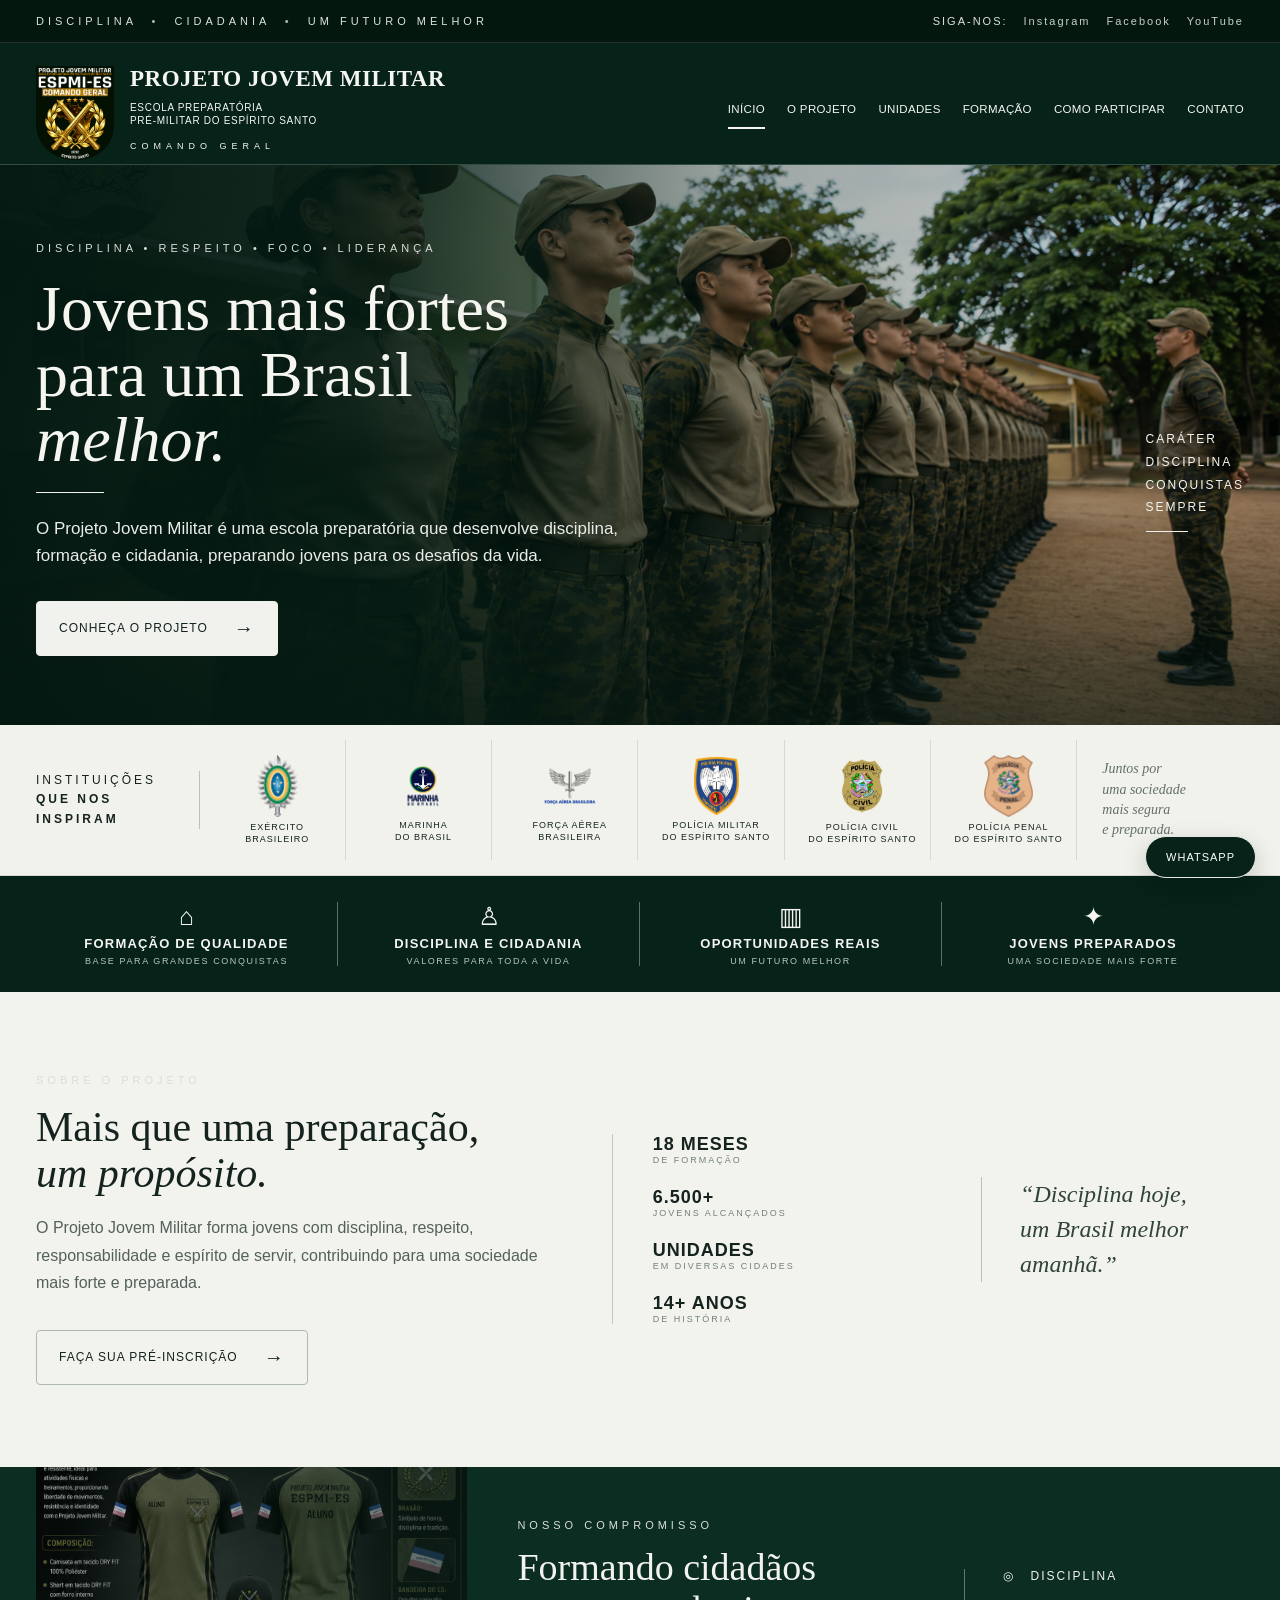
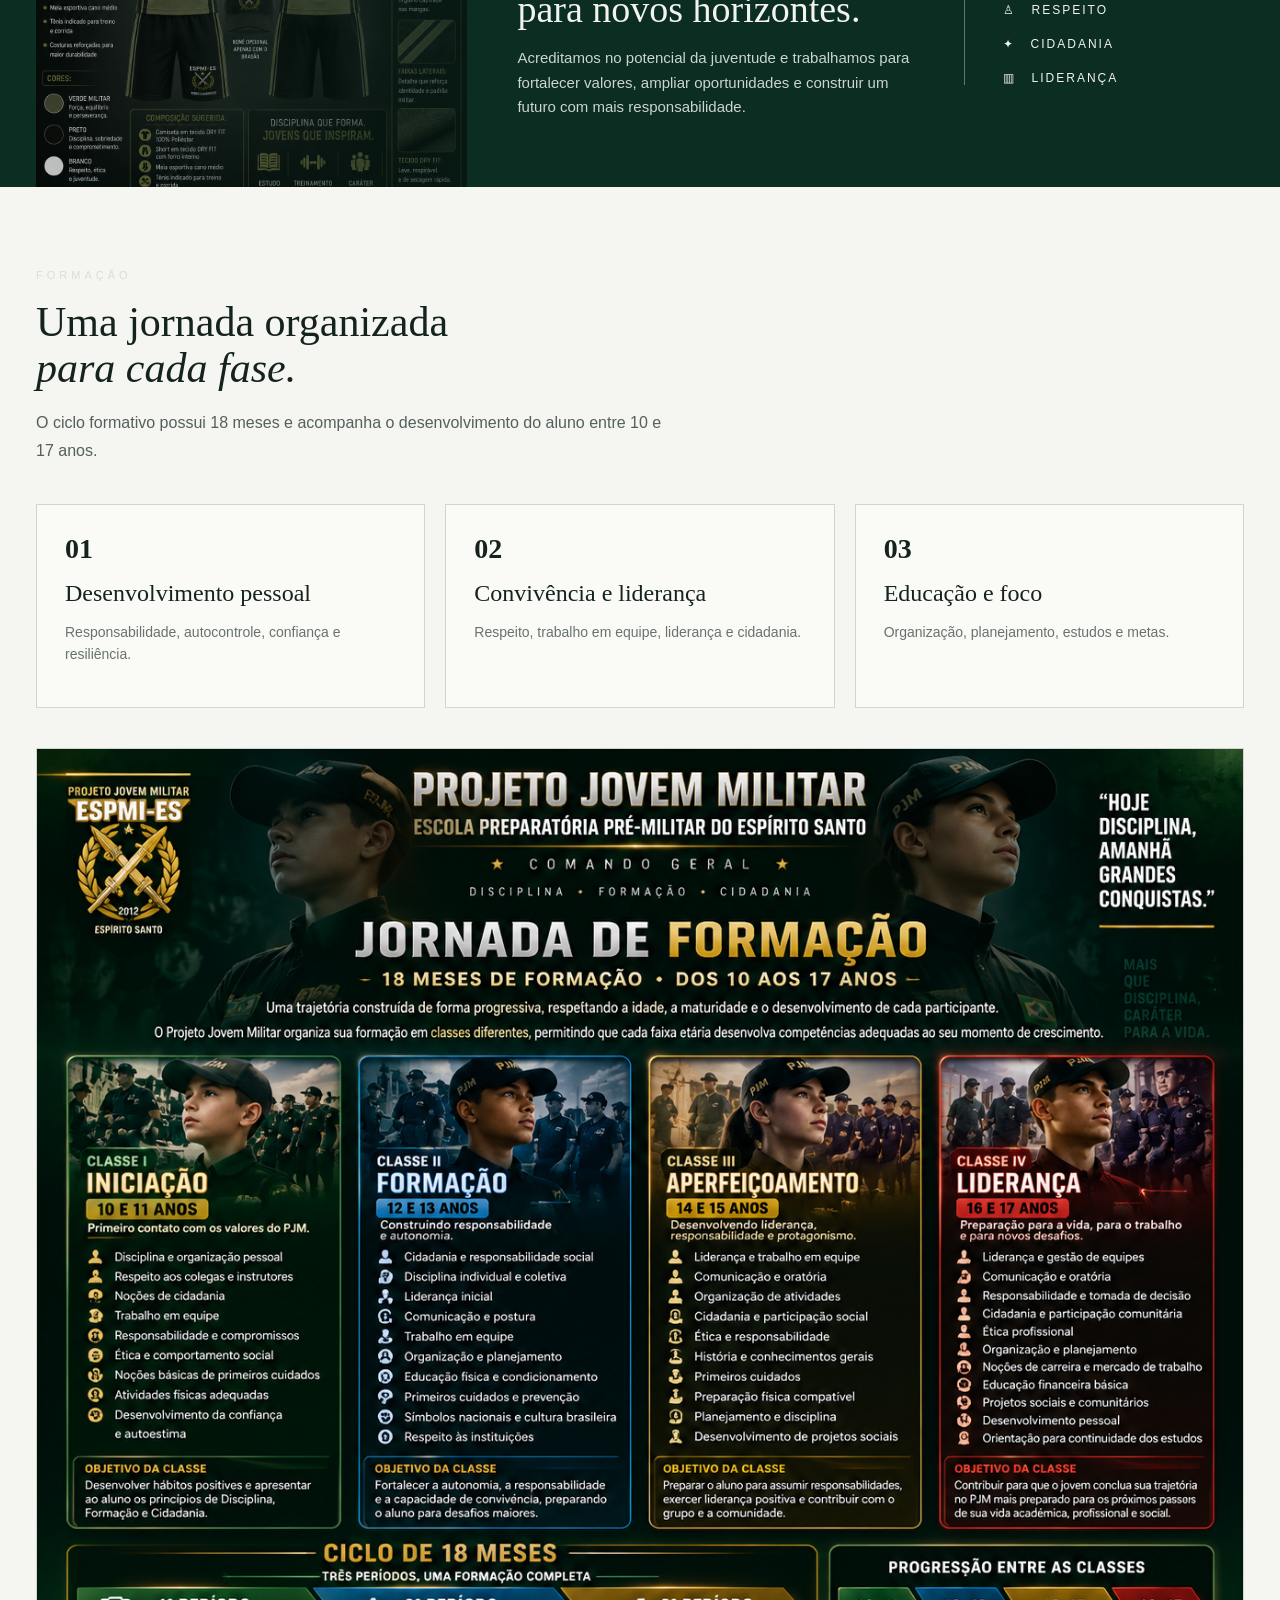
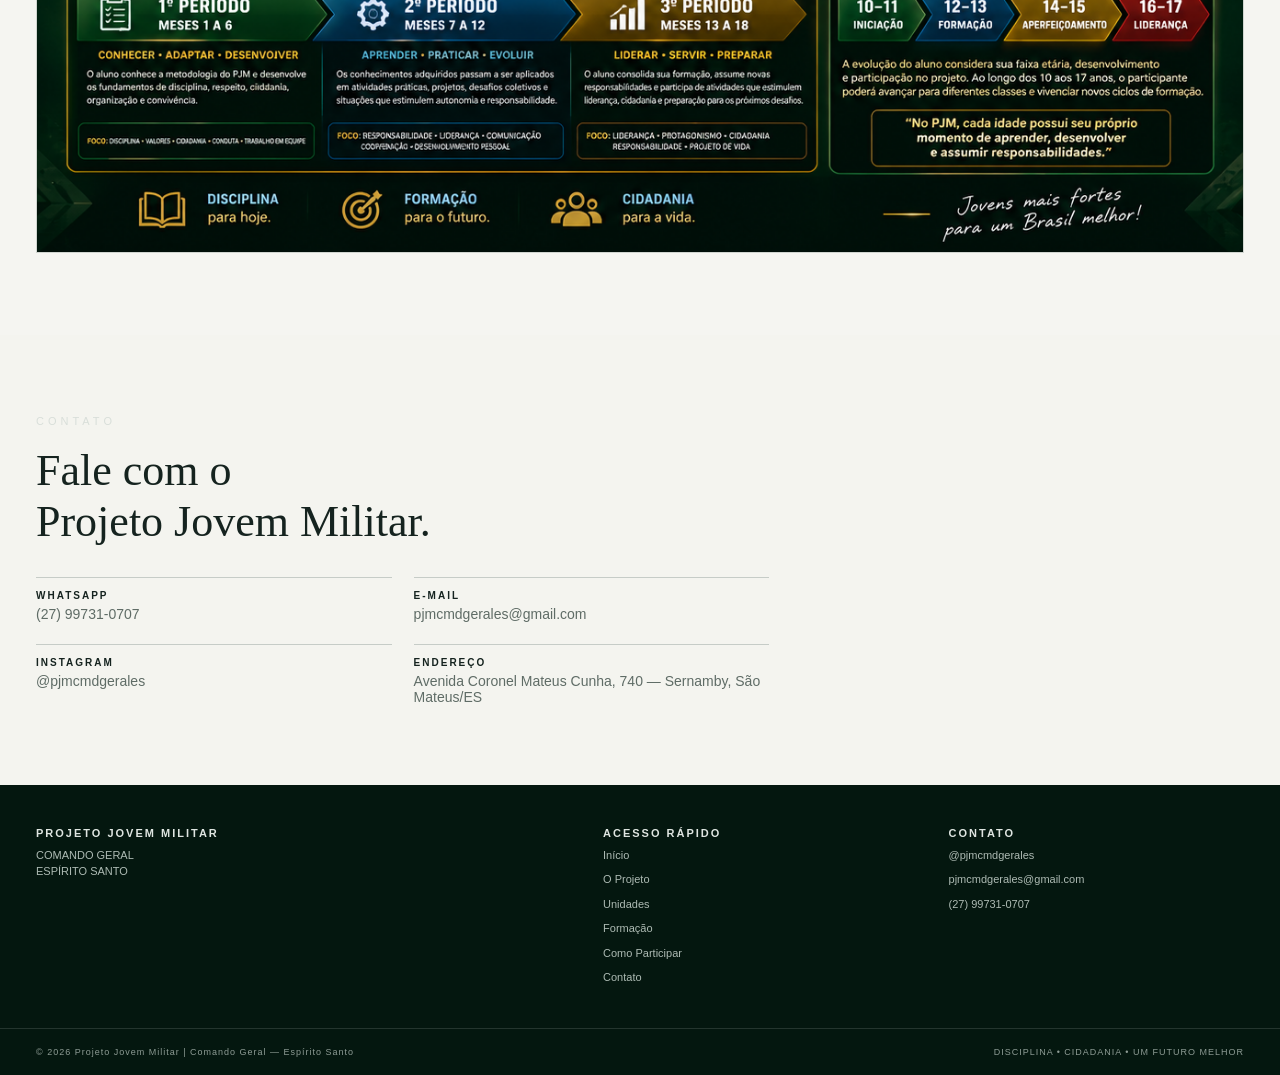
==== commit fe7223a5: "Update index.html" ====
--- a/index.html
+++ b/index.html
@@ -8,106 +8,121 @@
 <title>Projeto Jovem Militar | Comando Geral</title>
 <link rel="icon" href="assets/brasao-comando-geral.png">
 <link rel="stylesheet" href="style.css">
-<style id="pjm-header-final">
-/* Cabeçalho PJM — distribuição ampla e limpa */
+<style>
+
+/* CABEÇALHO PJM — PADRÃO ÚNICO */
 .site-header .header-inner{
-  display:flex;
+  display:grid;
+  grid-template-columns: 520px minmax(0,1fr);
   align-items:center;
-  min-height:118px;
-  gap:28px;
+  column-gap:34px;
+  min-height:132px;
 }
 .site-header .brand{
   display:flex;
   align-items:center;
-  gap:18px;
-  flex:0 0 auto;
-  min-width:520px;
+  gap:16px;
+  min-width:0;
+  width:100%;
   text-decoration:none;
 }
 .site-header .brand img{
-  width:94px;
-  height:112px;
+  width:88px;
+  height:108px;
   object-fit:contain;
   flex:0 0 auto;
 }
 .site-header .brand-copy{
-  display:flex;
-  flex-direction:column;
   min-width:0;
   white-space:nowrap;
 }
 .site-header .brand-copy strong{
-  font-size:27px;
+  display:block;
+  font-size:26px;
   line-height:1.05;
-  letter-spacing:.25px;
+  white-space:nowrap;
 }
 .site-header .brand-copy small{
-  font-size:11.5px;
-  line-height:1.3;
-  margin-top:5px;
+  display:block;
+  margin-top:6px;
+  font-size:11px;
+  line-height:1.25;
+  white-space:nowrap;
 }
 .site-header .brand-copy em{
+  display:block;
+  margin-top:9px;
+  font-size:10px;
+  letter-spacing:6px;
   font-style:normal;
-  font-size:11px;
-  letter-spacing:6px;
-  margin-top:9px;
+  white-space:nowrap;
 }
 .site-header .nav{
   display:flex;
   align-items:center;
   justify-content:flex-end;
-  gap:26px;
-  flex:1 1 auto;
+  gap:30px;
   min-width:0;
-  white-space:nowrap;
+  width:100%;
+  flex-wrap:nowrap;
 }
 .site-header .nav a{
+  display:inline-flex;
+  align-items:center;
+  justify-content:center;
   white-space:nowrap;
   font-size:12.5px;
   letter-spacing:.35px;
   text-decoration:none;
+  position:relative;
+  padding:14px 0;
 }
-.site-header .nav a.active{position:relative;}
 .site-header .nav a.active::after{
   content:"";
   position:absolute;
   left:0;
   right:0;
-  bottom:-12px;
+  bottom:0;
   height:2px;
   background:currentColor;
 }
 .site-header .header-register{display:none !important;}
-@media(max-width:1350px){
-  .site-header .header-inner{gap:22px;}
-  .site-header .brand{min-width:465px;gap:15px;}
-  .site-header .brand img{width:82px;height:100px;}
-  .site-header .brand-copy strong{font-size:24px;}
-  .site-header .brand-copy small{font-size:10.5px;}
-  .site-header .brand-copy em{font-size:10px;letter-spacing:5px;}
-  .site-header .nav{gap:20px;}
+.site-header .menu-toggle{display:none;}
+
+@media (max-width:1400px){
+  .site-header .header-inner{grid-template-columns:470px minmax(0,1fr);column-gap:24px;}
+  .site-header .brand img{width:78px;height:96px;}
+  .site-header .brand-copy strong{font-size:23px;}
+  .site-header .brand-copy small{font-size:10px;}
+  .site-header .brand-copy em{font-size:9px;letter-spacing:5px;}
+  .site-header .nav{gap:22px;}
   .site-header .nav a{font-size:11.5px;}
 }
-@media(max-width:1120px){
-  .site-header .header-inner{gap:16px;}
-  .site-header .brand{min-width:390px;}
-  .site-header .brand img{width:72px;height:88px;}
-  .site-header .brand-copy strong{font-size:21px;}
-  .site-header .brand-copy small{font-size:9.5px;}
-  .site-header .brand-copy em{font-size:9px;letter-spacing:4px;}
-  .site-header .nav{gap:14px;}
+
+@media (max-width:1120px){
+  .site-header .header-inner{grid-template-columns:410px minmax(0,1fr);column-gap:18px;}
+  .site-header .brand img{width:70px;height:86px;}
+  .site-header .brand-copy strong{font-size:20px;}
+  .site-header .brand-copy small{font-size:9px;}
+  .site-header .brand-copy em{font-size:8px;letter-spacing:4px;}
+  .site-header .nav{gap:16px;}
   .site-header .nav a{font-size:10.5px;}
 }
-@media(max-width:900px){
-  .site-header .header-inner{min-height:88px;gap:12px;}
-  .site-header .brand{min-width:0;flex:1;}
+
+@media (max-width:900px){
+  .site-header .header-inner{display:flex;min-height:88px;gap:12px;}
+  .site-header .brand{flex:1;}
   .site-header .brand img{width:58px;height:72px;}
   .site-header .brand-copy strong{font-size:19px;}
   .site-header .brand-copy small{font-size:9px;}
   .site-header .brand-copy em{font-size:8px;letter-spacing:3px;}
-  .site-header .nav{display:none;}
-  .site-header .menu-toggle{display:block;margin-left:auto;}
+  .site-header .nav{display:none;position:absolute;left:0;right:0;top:100%;z-index:100;flex-direction:column;align-items:stretch;justify-content:flex-start;gap:0;padding:12px 24px;background:#062219;}
+  .site-header .nav.open{display:flex;}
+  .site-header .nav a{justify-content:flex-start;padding:13px 0;font-size:12px;}
+  .site-header .nav a.active::after{left:auto;width:40px;right:auto;bottom:6px;}
+  .site-header .menu-toggle{display:block;margin-left:auto;background:transparent;border:0;color:inherit;font-size:26px;cursor:pointer;}
 }
+
 </style>
 </head>
 <body>
@@ -155,4 +170,24 @@
   document.querySelectorAll('.site-header .nav a[data-page]').forEach(a=>a.addEventListener('click',()=>setTimeout(setActive,0)));
 })();
 </script>
+<script id="pjm-unified-header-script">
+(function(){
+  function setActive(){
+    var path=(location.pathname||'').toLowerCase();
+    var hash=(location.hash||'').toLowerCase();
+    var page='inicio';
+    if(path.indexOf('projeto.html')!==-1) page='projeto';
+    else if(path.indexOf('unidades.html')!==-1) page='unidades';
+    else if(path.indexOf('formacao.html')!==-1) page='formacao';
+    else if(path.indexOf('como-participar.html')!==-1) page='como';
+    else if(hash==='#contato') page='contato';
+    document.querySelectorAll('.site-header .nav a[data-page]').forEach(function(a){
+      a.classList.toggle('active',a.getAttribute('data-page')===page);
+    });
+  }
+  setActive();
+  window.addEventListener('hashchange',setActive);
+  window.addEventListener('pageshow',setActive);
+})();
+</script>
 </body></html>
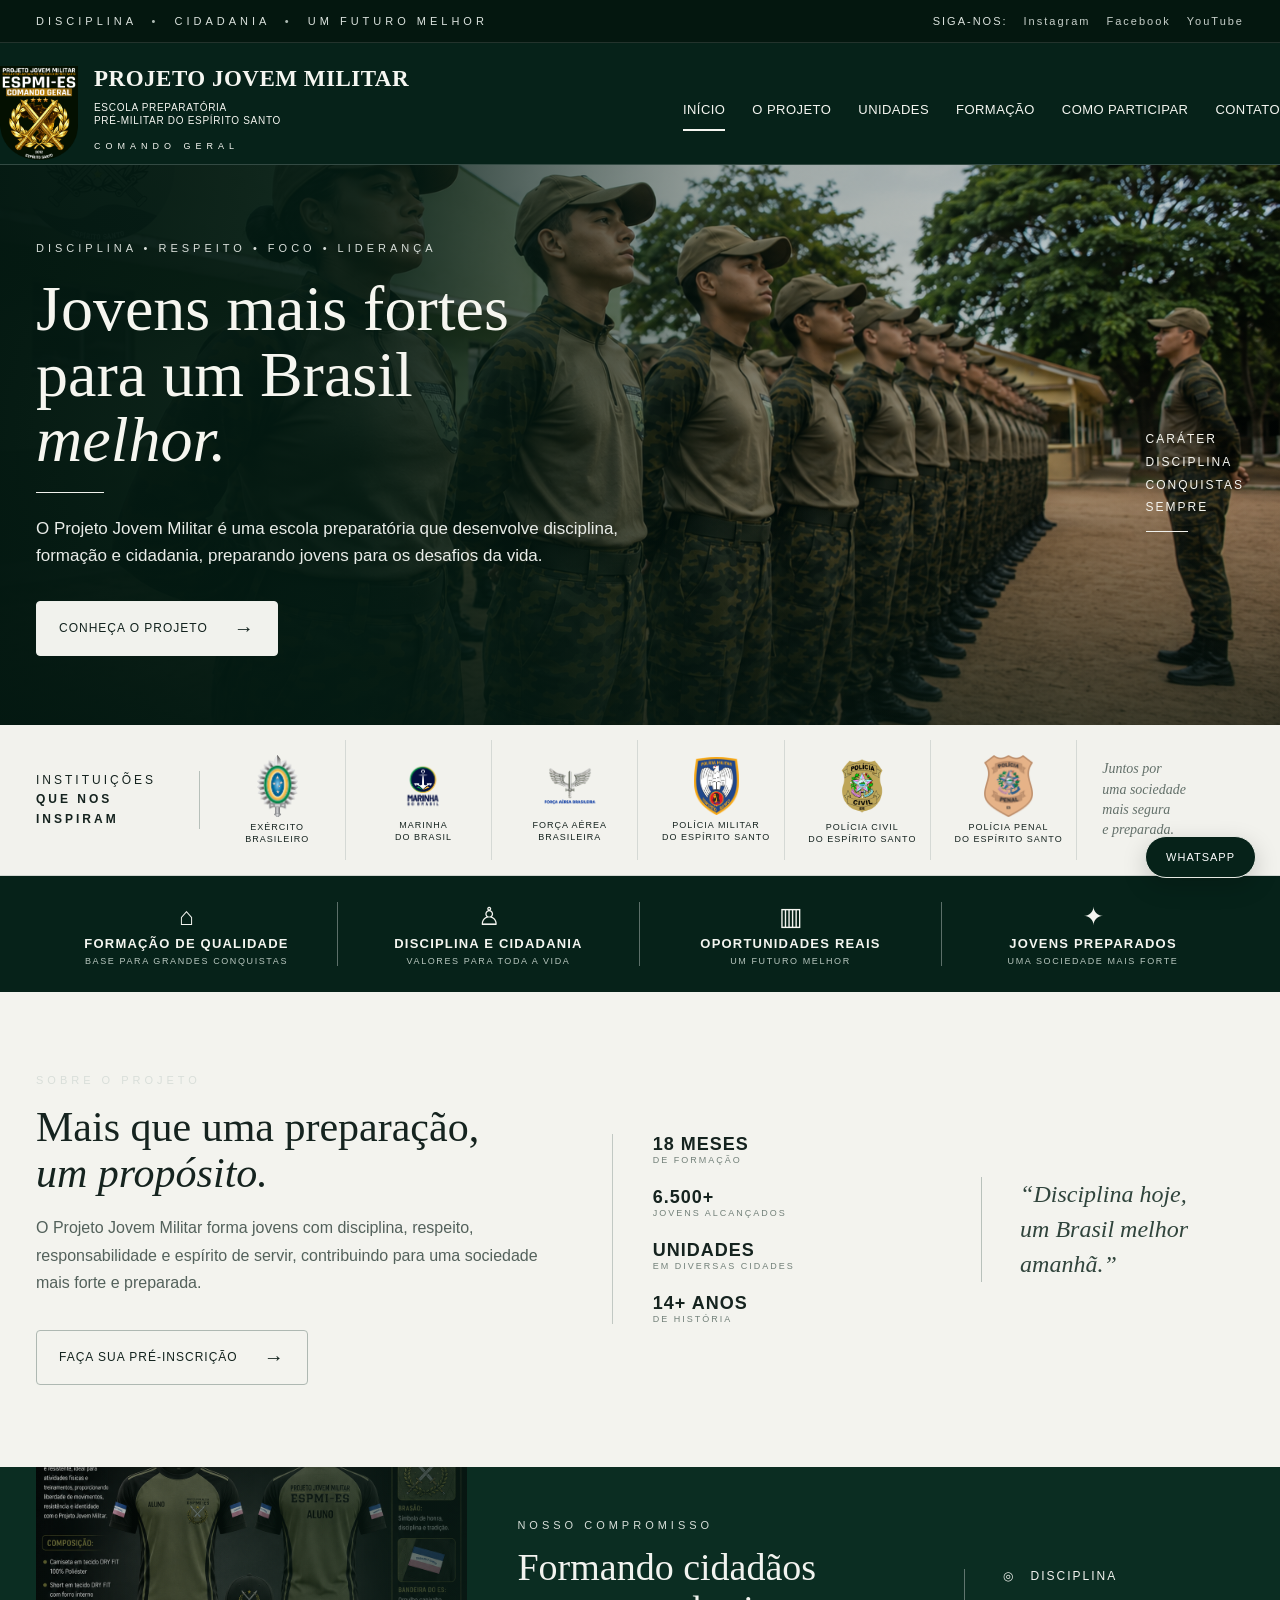
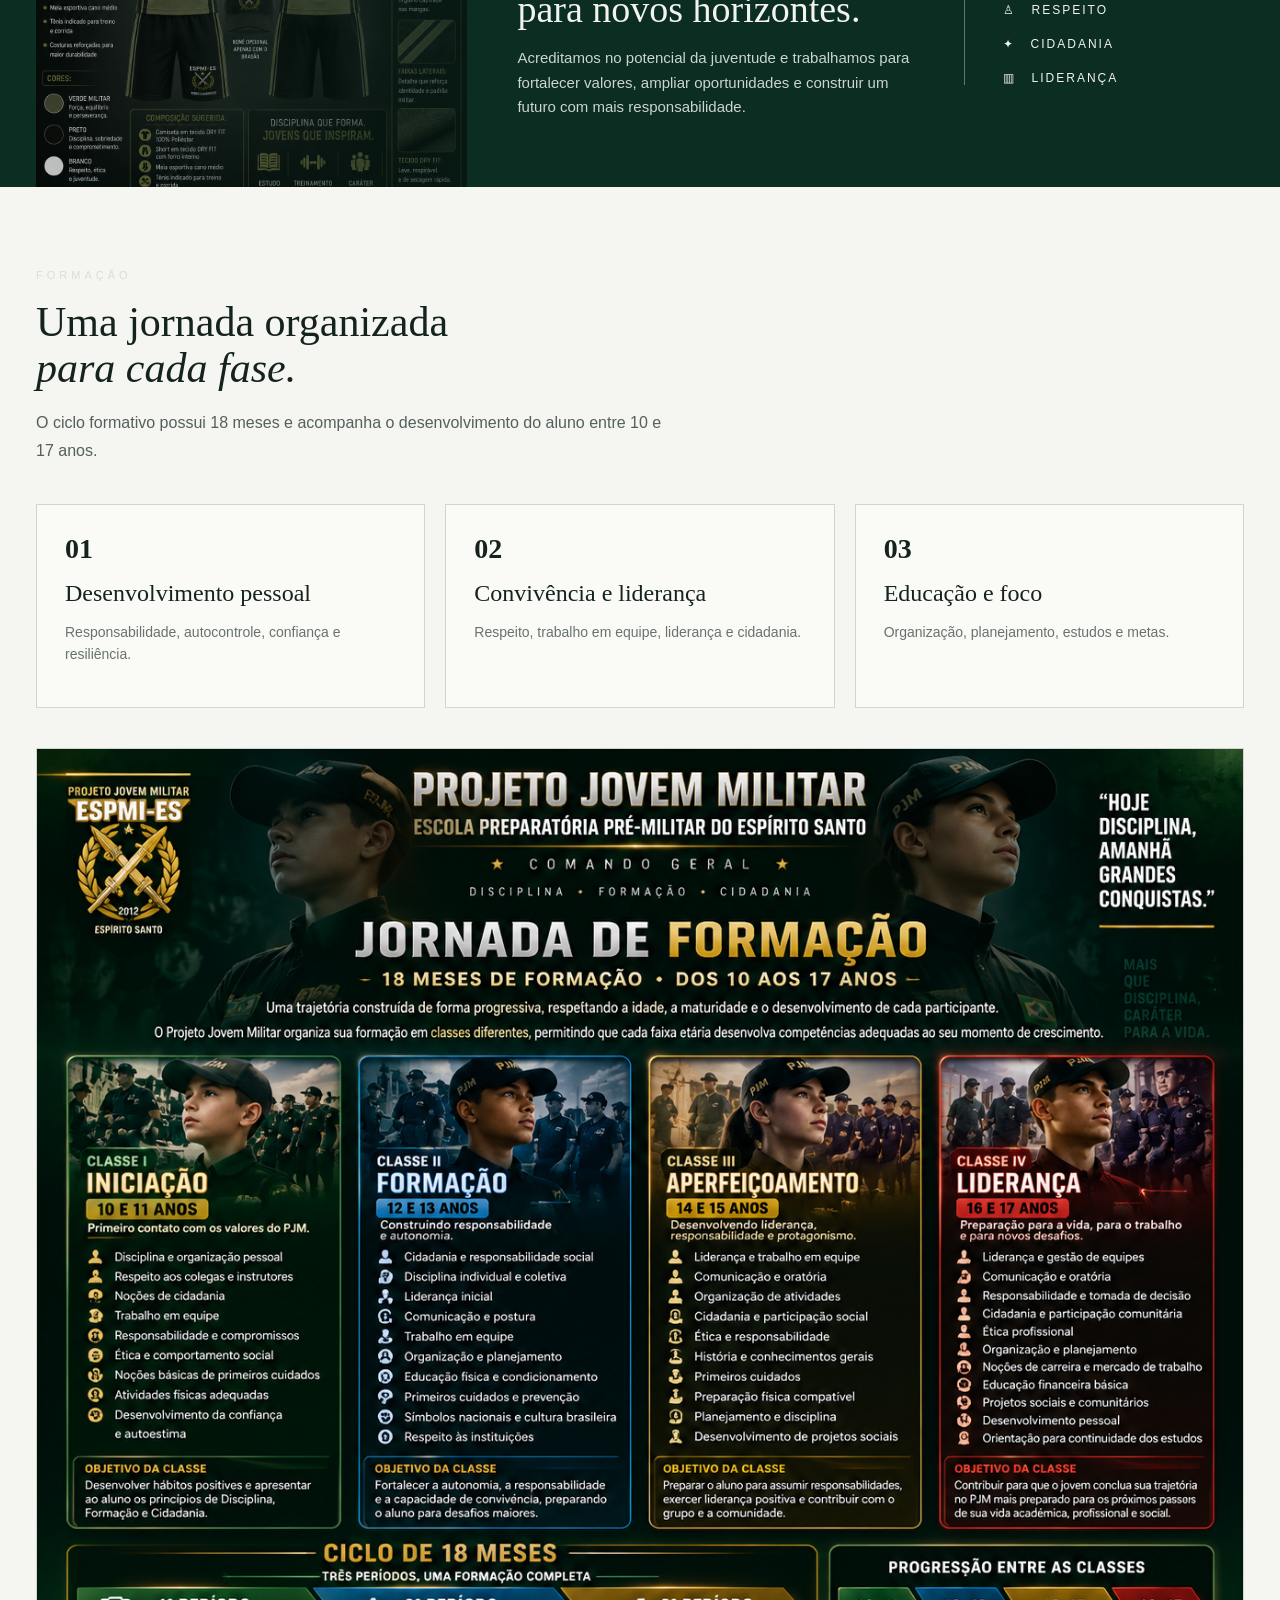
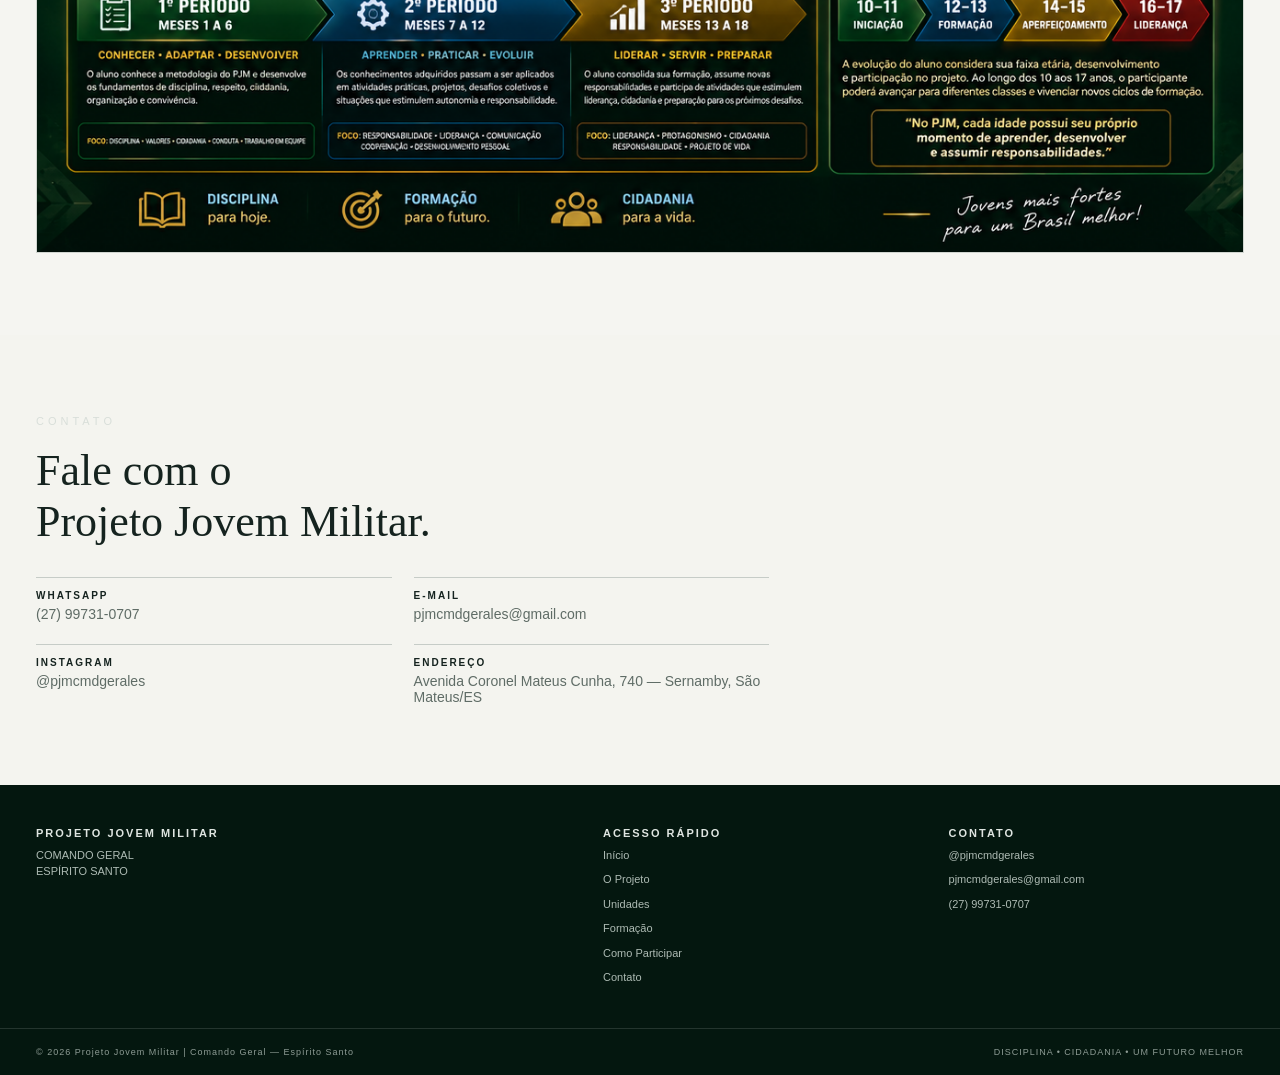
==== commit f009a1f0: "Update index.html" ====
--- a/index.html
+++ b/index.html
@@ -124,6 +124,27 @@
 }
 
 </style>
+<style id="pjm-header-unificado">
+.site-header .header-inner{display:flex;align-items:center;gap:28px;width:100%;}
+.site-header .brand{display:flex;align-items:center;flex:0 0 500px;min-width:0;}
+.site-header .brand img{flex:0 0 auto;}
+.site-header .brand-copy{white-space:nowrap;}
+.site-header .nav{display:flex;align-items:center;justify-content:flex-end;gap:27px;flex:1 1 auto;min-width:0;margin-left:auto;}
+.site-header .nav a{white-space:nowrap;display:inline-flex;align-items:center;font-size:13px;letter-spacing:.45px;}
+.site-header .menu-toggle{display:none;}
+@media (max-width:1250px){
+ .site-header .header-inner{gap:18px;}
+ .site-header .brand{flex-basis:410px;}
+ .site-header .nav{gap:17px;}
+ .site-header .nav a{font-size:12px;letter-spacing:.25px;}
+}
+@media (max-width:980px){
+ .site-header .header-inner{gap:12px;}
+ .site-header .brand{flex-basis:auto;flex:1 1 auto;}
+ .site-header .nav{justify-content:flex-end;gap:12px;flex-wrap:wrap;}
+ .site-header .nav a{font-size:11px;}
+}
+</style>
 </head>
 <body>
 <div class="topbar"><div class="container topbar-inner"><span>DISCIPLINA <i>•</i> CIDADANIA <i>•</i> UM FUTURO MELHOR</span><span class="social">SIGA-NOS: <a href="https://www.instagram.com/pjmcmdgerales/" target="_blank" rel="noopener">Instagram</a><a href="https://pjmcmdgerales.github.io/pjm-site/#contato">Facebook</a><a href="https://pjmcmdgerales.github.io/pjm-site/#contato">YouTube</a></span></div></div>
@@ -152,42 +173,25 @@
 <footer><div class="container footer-grid"><div><b>PROJETO JOVEM MILITAR</b><span>COMANDO GERAL<br>ESPÍRITO SANTO</span></div><div><b>ACESSO RÁPIDO</b><a href="https://pjmcmdgerales.github.io/pjm-site/#inicio">Início</a><a href="https://pjmcmdgerales.github.io/pjm-site/projeto.html">O Projeto</a><a href="https://pjmcmdgerales.github.io/pjm-site/unidades.html">Unidades</a><a href="https://pjmcmdgerales.github.io/pjm-site/formacao.html">Formação</a><a href="https://pjmcmdgerales.github.io/pjm-site/como-participar.html">Como Participar</a><a href="https://pjmcmdgerales.github.io/pjm-site/#contato">Contato</a></div><div><b>CONTATO</b><span>@pjmcmdgerales</span><span>pjmcmdgerales@gmail.com</span><span>(27) 99731-0707</span></div></div><div class="footer-bottom">© 2026 Projeto Jovem Militar | Comando Geral — Espírito Santo <span>DISCIPLINA • CIDADANIA • UM FUTURO MELHOR</span></div></footer>
 <a class="wa" href="https://wa.me/5527997310707?text=Ol%C3%A1!%20Gostaria%20de%20obter%20informa%C3%A7%C3%B5es%20sobre%20o%20Projeto%20Jovem%20Militar." target="_blank" rel="noopener">WHATSAPP</a>
 <script src="script.js?v=20260908"></script>
-<script>
+
+
+<script id="pjm-header-active-final">
 (function(){
-  function setActive(){
-    const path=window.location.pathname;
-    const hash=window.location.hash;
-    let page='inicio';
-    if(path.endsWith('/projeto.html')) page='projeto';
-    else if(path.endsWith('/unidades.html')) page='unidades';
-    else if(path.endsWith('/formacao.html')) page='formacao';
-    else if(path.endsWith('/como-participar.html')) page='como';
-    else if((path.endsWith('/index.html') || path.endsWith('/pjm-site/') || path.endsWith('/pjm-site')) && hash==='#contato') page='contato';
-    document.querySelectorAll('.site-header .nav a[data-page]').forEach(a=>a.classList.toggle('active',a.dataset.page===page));
-  }
-  setActive();
-  window.addEventListener('hashchange',setActive);
-  document.querySelectorAll('.site-header .nav a[data-page]').forEach(a=>a.addEventListener('click',()=>setTimeout(setActive,0)));
-})();
-</script>
-<script id="pjm-unified-header-script">
-(function(){
-  function setActive(){
-    var path=(location.pathname||'').toLowerCase();
-    var hash=(location.hash||'').toLowerCase();
-    var page='inicio';
-    if(path.indexOf('projeto.html')!==-1) page='projeto';
-    else if(path.indexOf('unidades.html')!==-1) page='unidades';
-    else if(path.indexOf('formacao.html')!==-1) page='formacao';
-    else if(path.indexOf('como-participar.html')!==-1) page='como';
-    else if(hash==='#contato') page='contato';
-    document.querySelectorAll('.site-header .nav a[data-page]').forEach(function(a){
-      a.classList.toggle('active',a.getAttribute('data-page')===page);
-    });
-  }
-  setActive();
-  window.addEventListener('hashchange',setActive);
-  window.addEventListener('pageshow',setActive);
+ function setActive(){
+  var path=(location.pathname||'').toLowerCase();
+  var hash=(location.hash||'').toLowerCase();
+  var page='inicio';
+  if(hash==='#contato' && (path.endsWith('/index.html') || path.endsWith('/pjm-site/') || path.endsWith('/pjm-site'))) page='contato';
+  else if(path.indexOf('projeto.html')!==-1) page='projeto';
+  else if(path.indexOf('unidades.html')!==-1) page='unidades';
+  else if(path.indexOf('formacao.html')!==-1) page='formacao';
+  else if(path.indexOf('como-participar.html')!==-1) page='como';
+  else if(hash==='#contato') page='contato';
+  document.querySelectorAll('.site-header .nav a[data-page]').forEach(function(a){a.classList.toggle('active',a.getAttribute('data-page')===page);});
+ }
+ setActive();
+ window.addEventListener('hashchange',setActive);
+ window.addEventListener('popstate',setActive);
 })();
 </script>
 </body></html>
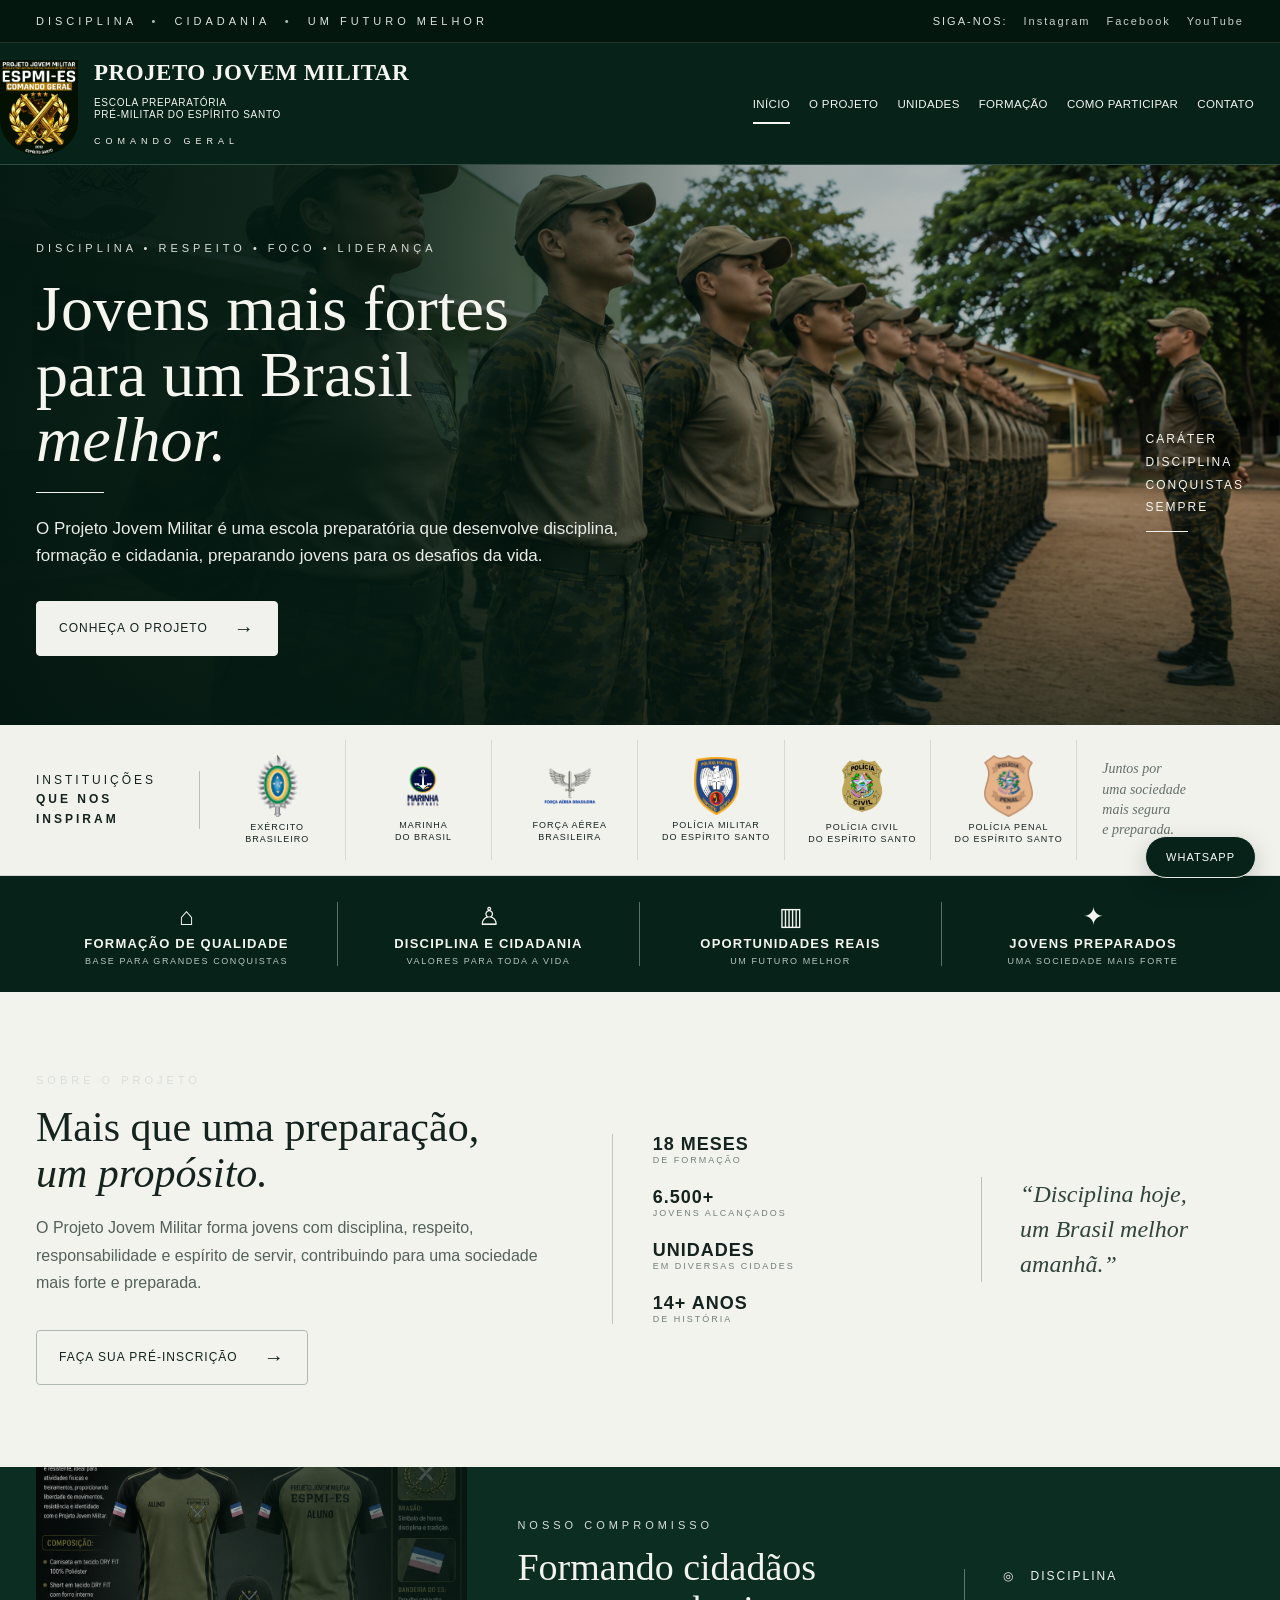
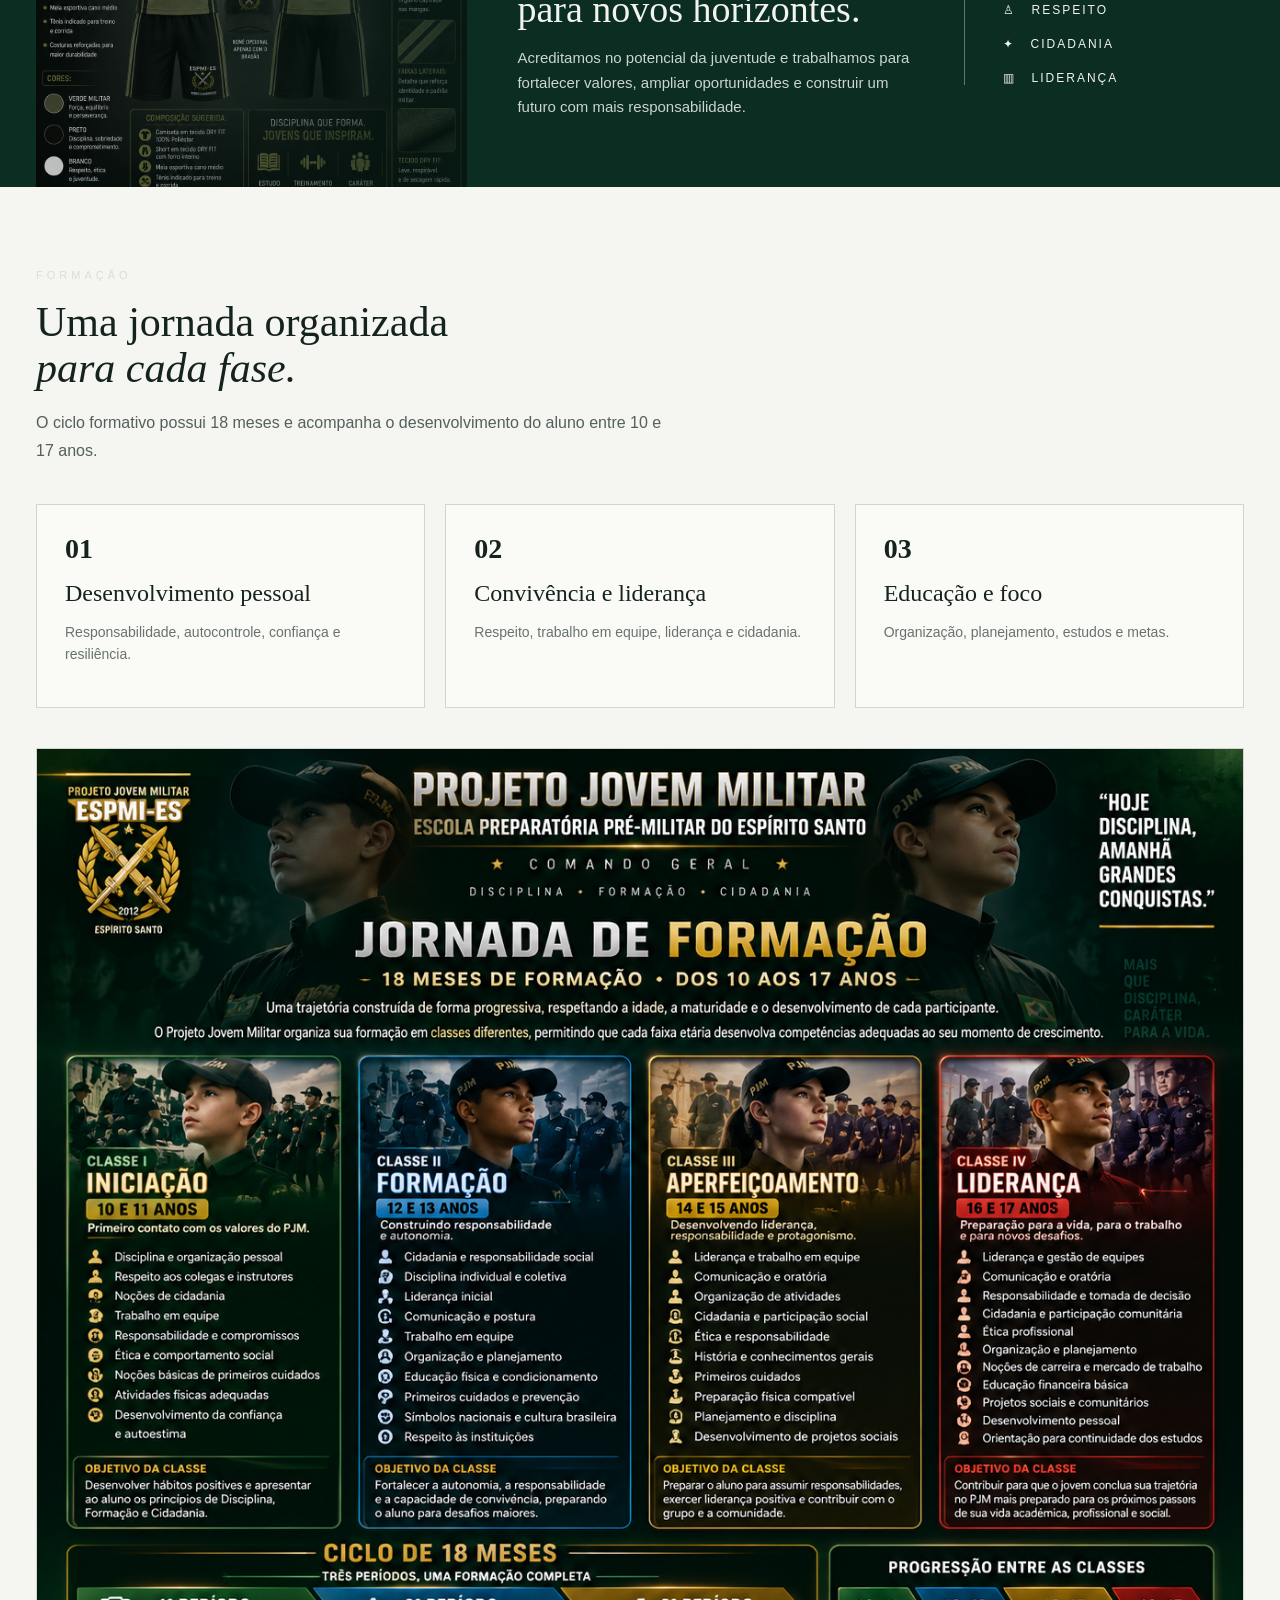
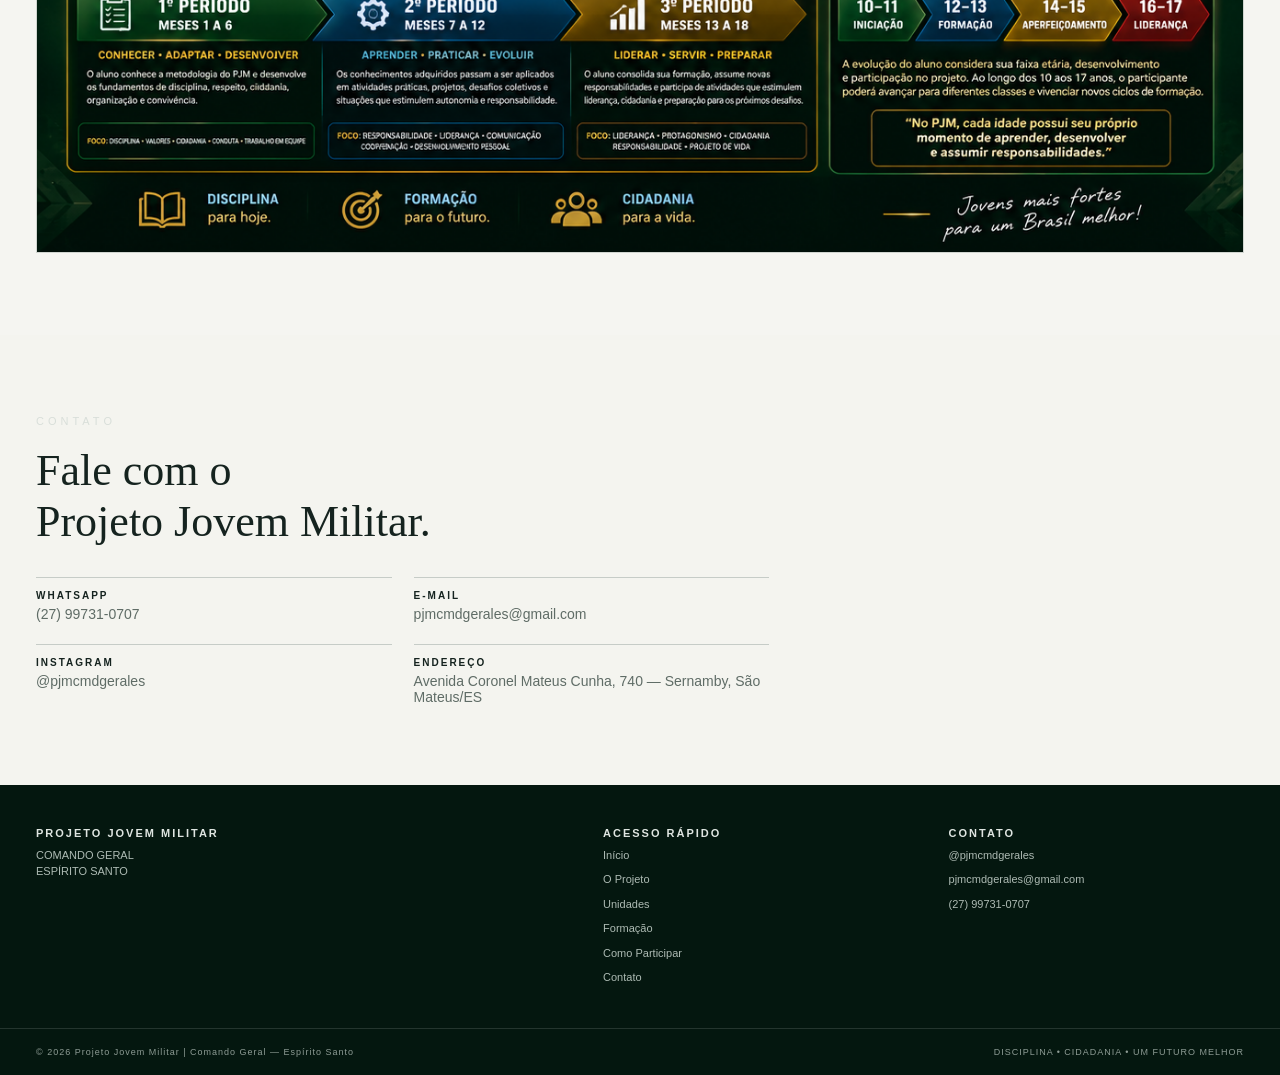
==== commit 30cfef75: "Update index.html" ====
--- a/index.html
+++ b/index.html
@@ -8,141 +8,52 @@
 <title>Projeto Jovem Militar | Comando Geral</title>
 <link rel="icon" href="assets/brasao-comando-geral.png">
 <link rel="stylesheet" href="style.css">
-<style>
-
-/* CABEÇALHO PJM — PADRÃO ÚNICO */
-.site-header .header-inner{
-  display:grid;
-  grid-template-columns: 520px minmax(0,1fr);
-  align-items:center;
-  column-gap:34px;
-  min-height:132px;
+</head>
+<style id="pjm-header-final">
+.site-header .header-inner{display:flex;align-items:center;gap:28px;width:100%;box-sizing:border-box;padding-right:32px;}
+.site-header .brand{display:flex;align-items:center;gap:16px;flex:0 0 500px;min-width:0;text-decoration:none;}
+.site-header .brand img{width:88px;height:108px;object-fit:contain;flex:0 0 auto;}
+.site-header .brand-copy{min-width:0;white-space:nowrap;}
+.site-header .brand-copy strong{display:block;font-size:26px;line-height:1.05;white-space:nowrap;}
+.site-header .brand-copy small{display:block;margin-top:6px;font-size:11px;line-height:1.25;white-space:nowrap;}
+.site-header .brand-copy em{display:block;margin-top:9px;font-size:10px;letter-spacing:6px;font-style:normal;white-space:nowrap;}
+.site-header .nav{display:flex;align-items:center;justify-content:flex-end;gap:25px;flex:1 1 auto;min-width:0;margin-left:auto;flex-wrap:nowrap;}
+.site-header .nav a{display:inline-flex;align-items:center;justify-content:center;white-space:nowrap;font-size:12.5px;letter-spacing:.35px;text-decoration:none;position:relative;padding:14px 0;}
+.site-header .nav a.active::after{content:"";position:absolute;left:0;right:0;bottom:0;height:2px;background:currentColor;}
+.site-header .header-register{display:none!important;}
+.site-header .menu-toggle{display:none;}
+@media(max-width:1400px){
+ .site-header .header-inner{padding-right:26px;gap:22px;}
+ .site-header .brand{flex-basis:450px;}
+ .site-header .brand img{width:78px;height:96px;}
+ .site-header .brand-copy strong{font-size:23px;}
+ .site-header .brand-copy small{font-size:10px;}
+ .site-header .brand-copy em{font-size:9px;letter-spacing:5px;}
+ .site-header .nav{gap:19px;}
+ .site-header .nav a{font-size:11.5px;}
 }
-.site-header .brand{
-  display:flex;
-  align-items:center;
-  gap:16px;
-  min-width:0;
-  width:100%;
-  text-decoration:none;
+@media(max-width:1120px){
+ .site-header .header-inner{padding-right:18px;gap:16px;}
+ .site-header .brand{flex-basis:390px;}
+ .site-header .brand img{width:70px;height:86px;}
+ .site-header .brand-copy strong{font-size:20px;}
+ .site-header .brand-copy small{font-size:9px;}
+ .site-header .brand-copy em{font-size:8px;letter-spacing:4px;}
+ .site-header .nav{gap:13px;}
+ .site-header .nav a{font-size:10.5px;}
 }
-.site-header .brand img{
-  width:88px;
-  height:108px;
-  object-fit:contain;
-  flex:0 0 auto;
-}
-.site-header .brand-copy{
-  min-width:0;
-  white-space:nowrap;
-}
-.site-header .brand-copy strong{
-  display:block;
-  font-size:26px;
-  line-height:1.05;
-  white-space:nowrap;
-}
-.site-header .brand-copy small{
-  display:block;
-  margin-top:6px;
-  font-size:11px;
-  line-height:1.25;
-  white-space:nowrap;
-}
-.site-header .brand-copy em{
-  display:block;
-  margin-top:9px;
-  font-size:10px;
-  letter-spacing:6px;
-  font-style:normal;
-  white-space:nowrap;
-}
-.site-header .nav{
-  display:flex;
-  align-items:center;
-  justify-content:flex-end;
-  gap:30px;
-  min-width:0;
-  width:100%;
-  flex-wrap:nowrap;
-}
-.site-header .nav a{
-  display:inline-flex;
-  align-items:center;
-  justify-content:center;
-  white-space:nowrap;
-  font-size:12.5px;
-  letter-spacing:.35px;
-  text-decoration:none;
-  position:relative;
-  padding:14px 0;
-}
-.site-header .nav a.active::after{
-  content:"";
-  position:absolute;
-  left:0;
-  right:0;
-  bottom:0;
-  height:2px;
-  background:currentColor;
-}
-.site-header .header-register{display:none !important;}
-.site-header .menu-toggle{display:none;}
-
-@media (max-width:1400px){
-  .site-header .header-inner{grid-template-columns:470px minmax(0,1fr);column-gap:24px;}
-  .site-header .brand img{width:78px;height:96px;}
-  .site-header .brand-copy strong{font-size:23px;}
-  .site-header .brand-copy small{font-size:10px;}
-  .site-header .brand-copy em{font-size:9px;letter-spacing:5px;}
-  .site-header .nav{gap:22px;}
-  .site-header .nav a{font-size:11.5px;}
-}
-
-@media (max-width:1120px){
-  .site-header .header-inner{grid-template-columns:410px minmax(0,1fr);column-gap:18px;}
-  .site-header .brand img{width:70px;height:86px;}
-  .site-header .brand-copy strong{font-size:20px;}
-  .site-header .brand-copy small{font-size:9px;}
-  .site-header .brand-copy em{font-size:8px;letter-spacing:4px;}
-  .site-header .nav{gap:16px;}
-  .site-header .nav a{font-size:10.5px;}
-}
-
-@media (max-width:900px){
-  .site-header .header-inner{display:flex;min-height:88px;gap:12px;}
-  .site-header .brand{flex:1;}
-  .site-header .brand img{width:58px;height:72px;}
-  .site-header .brand-copy strong{font-size:19px;}
-  .site-header .brand-copy small{font-size:9px;}
-  .site-header .brand-copy em{font-size:8px;letter-spacing:3px;}
-  .site-header .nav{display:none;position:absolute;left:0;right:0;top:100%;z-index:100;flex-direction:column;align-items:stretch;justify-content:flex-start;gap:0;padding:12px 24px;background:#062219;}
-  .site-header .nav.open{display:flex;}
-  .site-header .nav a{justify-content:flex-start;padding:13px 0;font-size:12px;}
-  .site-header .nav a.active::after{left:auto;width:40px;right:auto;bottom:6px;}
-  .site-header .menu-toggle{display:block;margin-left:auto;background:transparent;border:0;color:inherit;font-size:26px;cursor:pointer;}
-}
-
-</style>
-<style id="pjm-header-unificado">
-.site-header .header-inner{display:flex;align-items:center;gap:28px;width:100%;}
-.site-header .brand{display:flex;align-items:center;flex:0 0 500px;min-width:0;}
-.site-header .brand img{flex:0 0 auto;}
-.site-header .brand-copy{white-space:nowrap;}
-.site-header .nav{display:flex;align-items:center;justify-content:flex-end;gap:27px;flex:1 1 auto;min-width:0;margin-left:auto;}
-.site-header .nav a{white-space:nowrap;display:inline-flex;align-items:center;font-size:13px;letter-spacing:.45px;}
-.site-header .menu-toggle{display:none;}
-@media (max-width:1250px){
- .site-header .header-inner{gap:18px;}
- .site-header .brand{flex-basis:410px;}
- .site-header .nav{gap:17px;}
- .site-header .nav a{font-size:12px;letter-spacing:.25px;}
-}
-@media (max-width:980px){
- .site-header .header-inner{gap:12px;}
- .site-header .brand{flex-basis:auto;flex:1 1 auto;}
- .site-header .nav{justify-content:flex-end;gap:12px;flex-wrap:wrap;}
- .site-header .nav a{font-size:11px;}
+@media(max-width:900px){
+ .site-header .header-inner{display:flex;min-height:88px;gap:12px;padding-right:16px;}
+ .site-header .brand{flex:1 1 auto;}
+ .site-header .brand img{width:58px;height:72px;}
+ .site-header .brand-copy strong{font-size:19px;}
+ .site-header .brand-copy small{font-size:9px;}
+ .site-header .brand-copy em{font-size:8px;letter-spacing:3px;}
+ .site-header .nav{display:none;position:absolute;left:0;right:0;top:100%;z-index:100;flex-direction:column;align-items:stretch;justify-content:flex-start;gap:0;padding:12px 24px;background:#062219;}
+ .site-header .nav.open{display:flex;}
+ .site-header .nav a{justify-content:flex-start;padding:13px 0;font-size:12px;}
+ .site-header .nav a.active::after{left:auto;width:40px;right:auto;bottom:6px;}
+ .site-header .menu-toggle{display:block;margin-left:auto;background:transparent;border:0;color:inherit;font-size:26px;cursor:pointer;}
 }
 </style>
 </head>
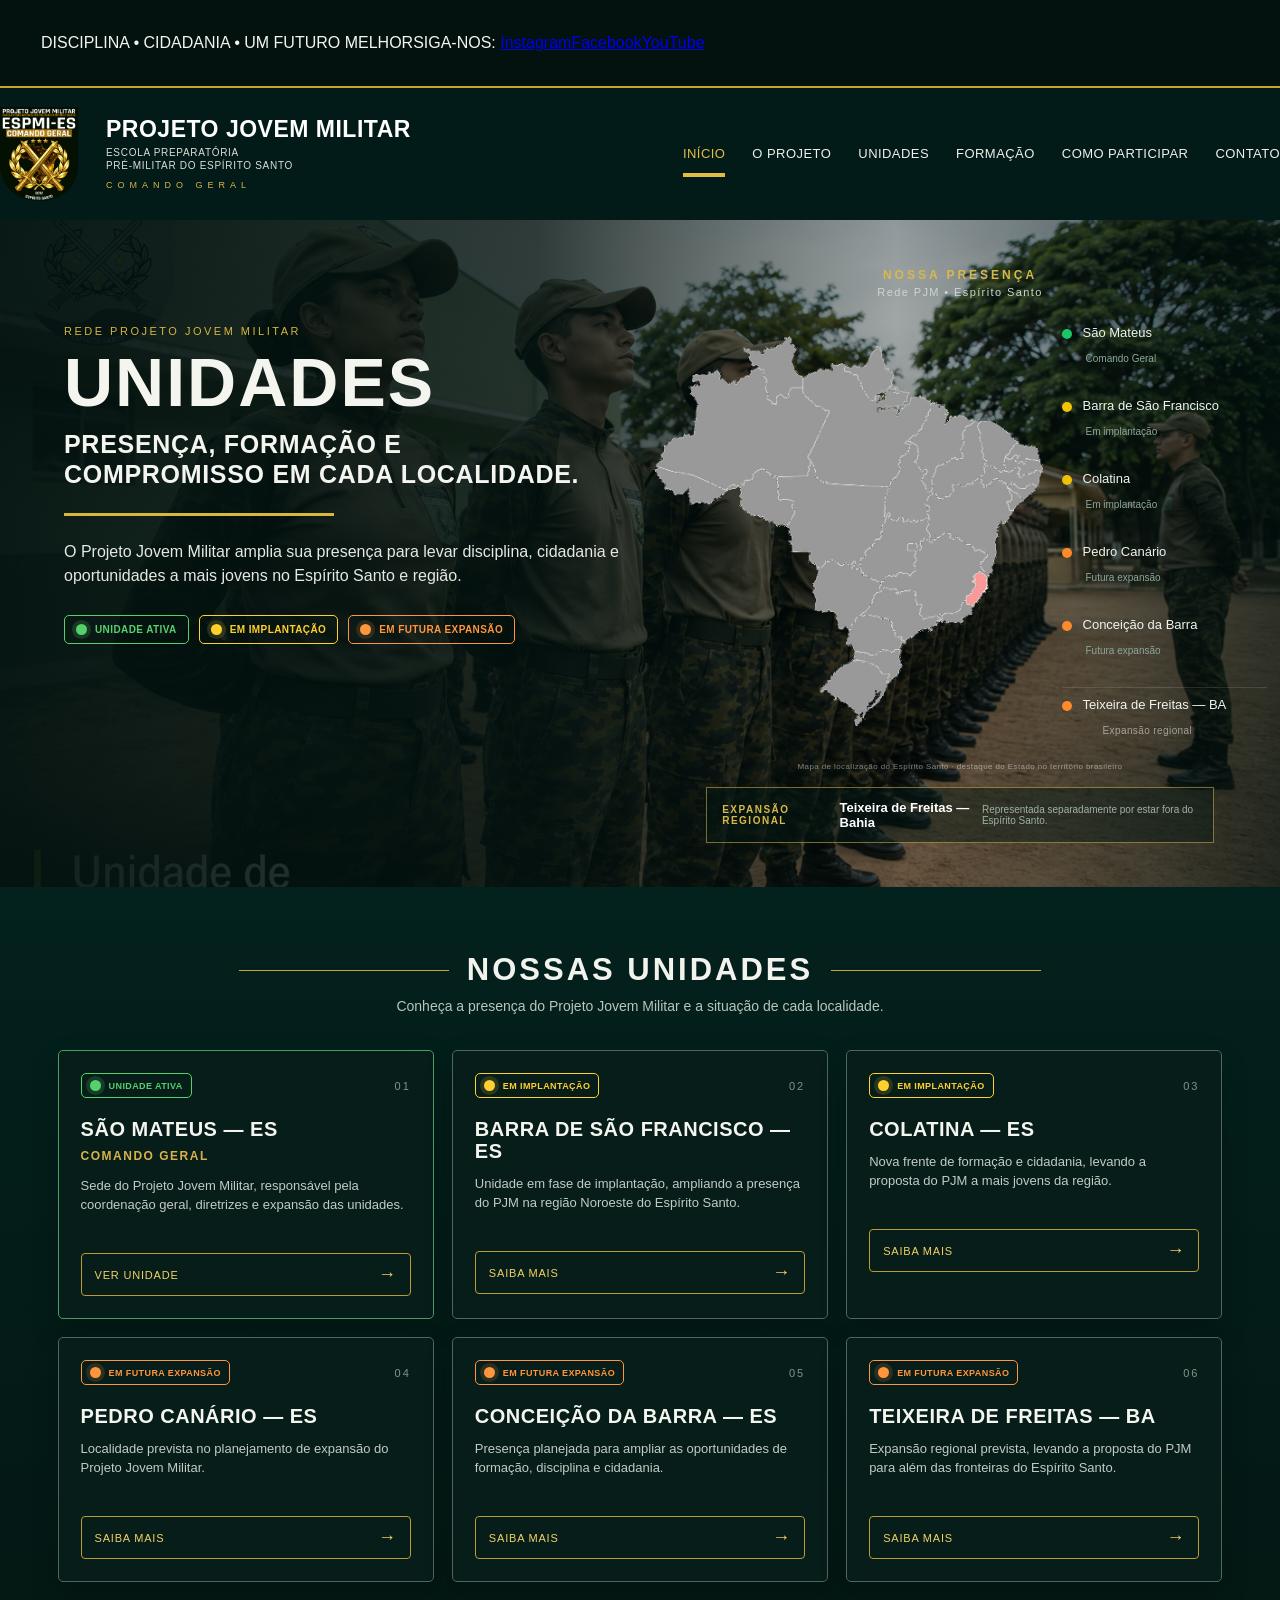
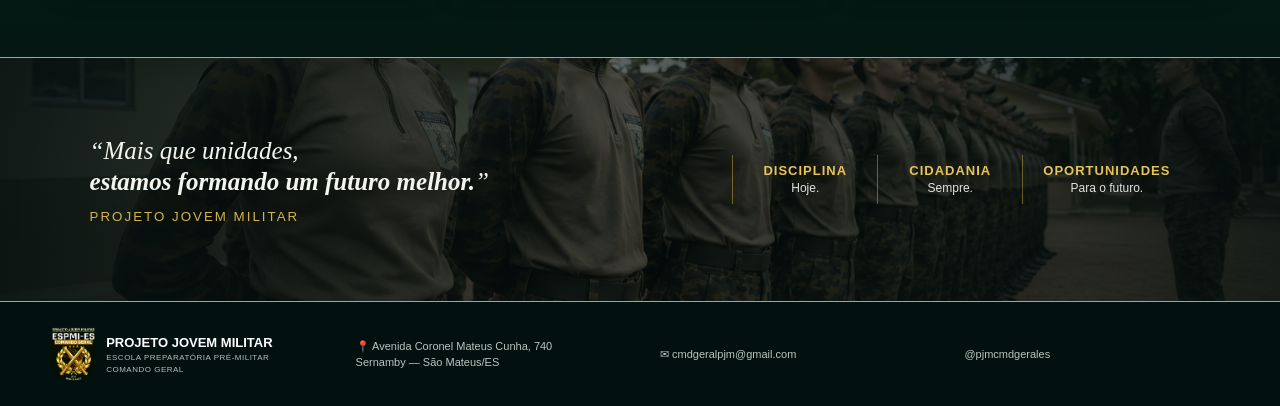
==== commit aa795d4a: "Update index.html" ====
--- a/index.html
+++ b/index.html
@@ -3,87 +3,244 @@
 <head>
 <meta charset="utf-8">
 <meta name="viewport" content="width=device-width,initial-scale=1">
-<meta name="description" content="Projeto Jovem Militar — Escola Preparatória Pré-Militar do Espírito Santo. Disciplina, formação e cidadania.">
-<meta name="theme-color" content="#062219">
-<title>Projeto Jovem Militar | Comando Geral</title>
+<title>Unidades | Projeto Jovem Militar</title>
 <link rel="icon" href="assets/brasao-comando-geral.png">
-<link rel="stylesheet" href="style.css">
-</head>
-<style id="pjm-header-final">
-.site-header .header-inner{display:flex;align-items:center;gap:28px;width:100%;box-sizing:border-box;padding-right:32px;}
-.site-header .brand{display:flex;align-items:center;gap:16px;flex:0 0 500px;min-width:0;text-decoration:none;}
-.site-header .brand img{width:88px;height:108px;object-fit:contain;flex:0 0 auto;}
-.site-header .brand-copy{min-width:0;white-space:nowrap;}
-.site-header .brand-copy strong{display:block;font-size:26px;line-height:1.05;white-space:nowrap;}
-.site-header .brand-copy small{display:block;margin-top:6px;font-size:11px;line-height:1.25;white-space:nowrap;}
-.site-header .brand-copy em{display:block;margin-top:9px;font-size:10px;letter-spacing:6px;font-style:normal;white-space:nowrap;}
-.site-header .nav{display:flex;align-items:center;justify-content:flex-end;gap:25px;flex:1 1 auto;min-width:0;margin-left:auto;flex-wrap:nowrap;}
-.site-header .nav a{display:inline-flex;align-items:center;justify-content:center;white-space:nowrap;font-size:12.5px;letter-spacing:.35px;text-decoration:none;position:relative;padding:14px 0;}
-.site-header .nav a.active::after{content:"";position:absolute;left:0;right:0;bottom:0;height:2px;background:currentColor;}
-.site-header .header-register{display:none!important;}
+<link rel="stylesheet" href="unidades.css">
+<style>
+
+/* CABEÇALHO PJM — PADRÃO ÚNICO */
+.site-header .header-inner{
+  display:grid;
+  grid-template-columns: 520px minmax(0,1fr);
+  align-items:center;
+  column-gap:34px;
+  min-height:132px;
+}
+.site-header .brand{
+  display:flex;
+  align-items:center;
+  gap:16px;
+  min-width:0;
+  width:100%;
+  text-decoration:none;
+}
+.site-header .brand img{
+  width:88px;
+  height:108px;
+  object-fit:contain;
+  flex:0 0 auto;
+}
+.site-header .brand-copy{
+  min-width:0;
+  white-space:nowrap;
+}
+.site-header .brand-copy strong{
+  display:block;
+  font-size:26px;
+  line-height:1.05;
+  white-space:nowrap;
+}
+.site-header .brand-copy small{
+  display:block;
+  margin-top:6px;
+  font-size:11px;
+  line-height:1.25;
+  white-space:nowrap;
+}
+.site-header .brand-copy em{
+  display:block;
+  margin-top:9px;
+  font-size:10px;
+  letter-spacing:6px;
+  font-style:normal;
+  white-space:nowrap;
+}
+.site-header .nav{
+  display:flex;
+  align-items:center;
+  justify-content:flex-end;
+  gap:30px;
+  min-width:0;
+  width:100%;
+  flex-wrap:nowrap;
+}
+.site-header .nav a{
+  display:inline-flex;
+  align-items:center;
+  justify-content:center;
+  white-space:nowrap;
+  font-size:12.5px;
+  letter-spacing:.35px;
+  text-decoration:none;
+  position:relative;
+  padding:14px 0;
+}
+.site-header .nav a.active::after{
+  content:"";
+  position:absolute;
+  left:0;
+  right:0;
+  bottom:0;
+  height:2px;
+  background:currentColor;
+}
+.site-header .header-register{display:none !important;}
 .site-header .menu-toggle{display:none;}
-@media(max-width:1400px){
- .site-header .header-inner{padding-right:26px;gap:22px;}
- .site-header .brand{flex-basis:450px;}
- .site-header .brand img{width:78px;height:96px;}
- .site-header .brand-copy strong{font-size:23px;}
- .site-header .brand-copy small{font-size:10px;}
- .site-header .brand-copy em{font-size:9px;letter-spacing:5px;}
- .site-header .nav{gap:19px;}
- .site-header .nav a{font-size:11.5px;}
-}
-@media(max-width:1120px){
- .site-header .header-inner{padding-right:18px;gap:16px;}
- .site-header .brand{flex-basis:390px;}
- .site-header .brand img{width:70px;height:86px;}
- .site-header .brand-copy strong{font-size:20px;}
- .site-header .brand-copy small{font-size:9px;}
- .site-header .brand-copy em{font-size:8px;letter-spacing:4px;}
- .site-header .nav{gap:13px;}
- .site-header .nav a{font-size:10.5px;}
-}
-@media(max-width:900px){
- .site-header .header-inner{display:flex;min-height:88px;gap:12px;padding-right:16px;}
- .site-header .brand{flex:1 1 auto;}
- .site-header .brand img{width:58px;height:72px;}
- .site-header .brand-copy strong{font-size:19px;}
- .site-header .brand-copy small{font-size:9px;}
- .site-header .brand-copy em{font-size:8px;letter-spacing:3px;}
- .site-header .nav{display:none;position:absolute;left:0;right:0;top:100%;z-index:100;flex-direction:column;align-items:stretch;justify-content:flex-start;gap:0;padding:12px 24px;background:#062219;}
- .site-header .nav.open{display:flex;}
- .site-header .nav a{justify-content:flex-start;padding:13px 0;font-size:12px;}
- .site-header .nav a.active::after{left:auto;width:40px;right:auto;bottom:6px;}
- .site-header .menu-toggle{display:block;margin-left:auto;background:transparent;border:0;color:inherit;font-size:26px;cursor:pointer;}
+
+@media (max-width:1400px){
+  .site-header .header-inner{grid-template-columns:470px minmax(0,1fr);column-gap:24px;}
+  .site-header .brand img{width:78px;height:96px;}
+  .site-header .brand-copy strong{font-size:23px;}
+  .site-header .brand-copy small{font-size:10px;}
+  .site-header .brand-copy em{font-size:9px;letter-spacing:5px;}
+  .site-header .nav{gap:22px;}
+  .site-header .nav a{font-size:11.5px;}
+}
+
+@media (max-width:1120px){
+  .site-header .header-inner{grid-template-columns:410px minmax(0,1fr);column-gap:18px;}
+  .site-header .brand img{width:70px;height:86px;}
+  .site-header .brand-copy strong{font-size:20px;}
+  .site-header .brand-copy small{font-size:9px;}
+  .site-header .brand-copy em{font-size:8px;letter-spacing:4px;}
+  .site-header .nav{gap:16px;}
+  .site-header .nav a{font-size:10.5px;}
+}
+
+@media (max-width:900px){
+  .site-header .header-inner{display:flex;min-height:88px;gap:12px;}
+  .site-header .brand{flex:1;}
+  .site-header .brand img{width:58px;height:72px;}
+  .site-header .brand-copy strong{font-size:19px;}
+  .site-header .brand-copy small{font-size:9px;}
+  .site-header .brand-copy em{font-size:8px;letter-spacing:3px;}
+  .site-header .nav{display:none;position:absolute;left:0;right:0;top:100%;z-index:100;flex-direction:column;align-items:stretch;justify-content:flex-start;gap:0;padding:12px 24px;background:#062219;}
+  .site-header .nav.open{display:flex;}
+  .site-header .nav a{justify-content:flex-start;padding:13px 0;font-size:12px;}
+  .site-header .nav a.active::after{left:auto;width:40px;right:auto;bottom:6px;}
+  .site-header .menu-toggle{display:block;margin-left:auto;background:transparent;border:0;color:inherit;font-size:26px;cursor:pointer;}
+}
+
+</style>
+<style id="pjm-header-unificado">
+.site-header .header-inner{display:flex;align-items:center;gap:28px;width:100%;}
+.site-header .brand{display:flex;align-items:center;flex:0 0 500px;min-width:0;}
+.site-header .brand img{flex:0 0 auto;}
+.site-header .brand-copy{white-space:nowrap;}
+.site-header .nav{display:flex;align-items:center;justify-content:flex-end;gap:27px;flex:1 1 auto;min-width:0;margin-left:auto;}
+.site-header .nav a{white-space:nowrap;display:inline-flex;align-items:center;font-size:13px;letter-spacing:.45px;}
+.site-header .menu-toggle{display:none;}
+@media (max-width:1250px){
+ .site-header .header-inner{gap:18px;}
+ .site-header .brand{flex-basis:410px;}
+ .site-header .nav{gap:17px;}
+ .site-header .nav a{font-size:12px;letter-spacing:.25px;}
+}
+@media (max-width:980px){
+ .site-header .header-inner{gap:12px;}
+ .site-header .brand{flex-basis:auto;flex:1 1 auto;}
+ .site-header .nav{justify-content:flex-end;gap:12px;flex-wrap:wrap;}
+ .site-header .nav a{font-size:11px;}
 }
 </style>
 </head>
 <body>
-<div class="topbar"><div class="container topbar-inner"><span>DISCIPLINA <i>•</i> CIDADANIA <i>•</i> UM FUTURO MELHOR</span><span class="social">SIGA-NOS: <a href="https://www.instagram.com/pjmcmdgerales/" target="_blank" rel="noopener">Instagram</a><a href="https://pjmcmdgerales.github.io/pjm-site/#contato">Facebook</a><a href="https://pjmcmdgerales.github.io/pjm-site/#contato">YouTube</a></span></div></div>
+<div class="topbar"><div class="container topbar-inner"><span>DISCIPLINA <i>•</i> CIDADANIA <i>•</i> UM FUTURO MELHOR</span><span class="social">SIGA-NOS: <a href="https://www.instagram.com/pjmcmdgerales/" target="_blank" rel="noopener">Instagram</a><a href="https://www.facebook.com/" target="_blank" rel="noopener">Facebook</a><a href="https://www.youtube.com/" target="_blank" rel="noopener">YouTube</a></span></div></div>
 <header class="site-header"><div class="container header-inner">
 <a class="brand" href="https://pjmcmdgerales.github.io/pjm-site/"><img src="assets/brasao-comando-geral.png" alt="Brasão do Comando Geral"><span class="brand-copy"><strong>PROJETO JOVEM MILITAR</strong><small>ESCOLA PREPARATÓRIA<br>PRÉ-MILITAR DO ESPÍRITO SANTO</small><em>COMANDO GERAL</em></span></a>
 <button class="menu-toggle" aria-label="Abrir menu" aria-expanded="false">☰</button>
 <nav class="nav"><a data-page="inicio" href="https://pjmcmdgerales.github.io/pjm-site/">INÍCIO</a><a data-page="projeto" href="https://pjmcmdgerales.github.io/pjm-site/projeto.html">O PROJETO</a><a data-page="unidades" href="https://pjmcmdgerales.github.io/pjm-site/unidades.html">UNIDADES</a><a data-page="formacao" href="https://pjmcmdgerales.github.io/pjm-site/formacao.html">FORMAÇÃO</a><a data-page="como" href="https://pjmcmdgerales.github.io/pjm-site/como-participar.html">COMO PARTICIPAR</a><a data-page="contato" href="https://pjmcmdgerales.github.io/pjm-site/#contato">CONTATO</a></nav>
 </div></header>
+
 <main>
-<section class="hero" id="inicio"><div class="hero-photo"></div><div class="hero-overlay"></div><div class="container hero-content"><div class="hero-copy"><div class="eyebrow">DISCIPLINA • RESPEITO • FOCO • LIDERANÇA</div><h1>Jovens mais fortes<br>para um Brasil<br><span>melhor.</span></h1><div class="rule"></div><p>O Projeto Jovem Militar é uma escola preparatória que desenvolve disciplina, formação e cidadania, preparando jovens para os desafios da vida.</p><a class="light-button" href="https://pjmcmdgerales.github.io/pjm-site/projeto.html">CONHEÇA O PROJETO <b>→</b></a></div><div class="hero-side">CARÁTER<br>DISCIPLINA<br>CONQUISTAS<br>SEMPRE<div></div></div></div></section>
-<section class="institutions" id="instituicoes"><div class="container institutions-grid"><div class="inst-title">INSTITUIÇÕES<br><strong>QUE NOS INSPIRAM</strong></div>
-<a class="inst" href="https://www.eb.mil.br/" target="_blank" rel="noopener"><img src="assets/eb.png" alt="Exército Brasileiro"><span>EXÉRCITO<br>BRASILEIRO</span></a>
-<a class="inst" href="https://www.marinha.mil.br/" target="_blank" rel="noopener"><img src="assets/mb.png" alt="Marinha do Brasil"><span>MARINHA<br>DO BRASIL</span></a>
-<a class="inst" href="https://www.fab.mil.br/" target="_blank" rel="noopener"><img src="assets/fab.png" alt="Força Aérea Brasileira"><span>FORÇA AÉREA<br>BRASILEIRA</span></a>
-<a class="inst" href="https://pm.es.gov.br/" target="_blank" rel="noopener"><img src="assets/pmes.png" alt="Polícia Militar do Espírito Santo"><span>POLÍCIA MILITAR<br>DO ESPÍRITO SANTO</span></a>
-<a class="inst" href="https://pc.es.gov.br/" target="_blank" rel="noopener"><img src="assets/pces.png" alt="Polícia Civil do Espírito Santo"><span>POLÍCIA CIVIL<br>DO ESPÍRITO SANTO</span></a>
-<a class="inst" href="https://pp.es.gov.br/" target="_blank" rel="noopener"><img src="assets/ppes.png" alt="Polícia Penal do Espírito Santo"><span>POLÍCIA PENAL<br>DO ESPÍRITO SANTO</span></a>
-<div class="inst-quote">Juntos por<br>uma sociedade<br>mais segura<br>e preparada.</div></div></section>
-<section class="pillars"><div class="container pillars-grid"><div><span>⌂</span><strong>FORMAÇÃO DE QUALIDADE</strong><small>BASE PARA GRANDES CONQUISTAS</small></div><div><span>♙</span><strong>DISCIPLINA E CIDADANIA</strong><small>VALORES PARA TODA A VIDA</small></div><div><span>▥</span><strong>OPORTUNIDADES REAIS</strong><small>UM FUTURO MELHOR</small></div><div><span>✦</span><strong>JOVENS PREPARADOS</strong><small>UMA SOCIEDADE MAIS FORTE</small></div></div></section>
-<section class="about" id="projeto"><div class="container about-grid"><div class="about-copy"><div class="section-label">SOBRE O PROJETO</div><h2>Mais que uma preparação,<br><span>um propósito.</span></h2><p>O Projeto Jovem Militar forma jovens com disciplina, respeito, responsabilidade e espírito de servir, contribuindo para uma sociedade mais forte e preparada.</p><a class="outline-button" href="https://pjmcmdgerales.github.io/pjm-site/inscricao.html">FAÇA SUA PRÉ-INSCRIÇÃO <b>→</b></a></div><div class="stats"><div><strong>18 MESES</strong><span>DE FORMAÇÃO</span></div><div><strong>6.500+</strong><span>JOVENS ALCANÇADOS</span></div><div><strong>UNIDADES</strong><span>EM DIVERSAS CIDADES</span></div><div><strong>14+ ANOS</strong><span>DE HISTÓRIA</span></div></div><div class="about-quote">“Disciplina hoje,<br>um Brasil melhor<br>amanhã.”</div></div></section>
-<section class="commitment"><div class="container commitment-grid"><div class="commit-photo"></div><div class="commit-copy"><div class="section-label light">NOSSO COMPROMISSO</div><h2>Formando cidadãos<br>para novos horizontes.</h2><p>Acreditamos no potencial da juventude e trabalhamos para fortalecer valores, ampliar oportunidades e construir um futuro com mais responsabilidade.</p></div><div class="values-list"><span>◎ &nbsp; DISCIPLINA</span><span>♙ &nbsp; RESPEITO</span><span>✦ &nbsp; CIDADANIA</span><span>▥ &nbsp; LIDERANÇA</span></div></div></section>
-<section class="formation" id="formacao"><div class="container"><div class="section-label">FORMAÇÃO</div><h2>Uma jornada organizada<br><span>para cada fase.</span></h2><p>O ciclo formativo possui 18 meses e acompanha o desenvolvimento do aluno entre 10 e 17 anos.</p><div class="formation-grid"><div><b>01</b><h3>Desenvolvimento pessoal</h3><p>Responsabilidade, autocontrole, confiança e resiliência.</p></div><div><b>02</b><h3>Convivência e liderança</h3><p>Respeito, trabalho em equipe, liderança e cidadania.</p></div><div><b>03</b><h3>Educação e foco</h3><p>Organização, planejamento, estudos e metas.</p></div></div><img class="journey" src="assets/jornada-formacao-18-meses.png" alt="Jornada de formação de 18 meses do Projeto Jovem Militar"></div></section>
-
-<section class="contact" id="contato"><div class="container contact-grid"><div><div class="section-label">CONTATO</div><h2>Fale com o<br><span>Projeto Jovem Militar.</span></h2><div class="contact-list"><a href="https://wa.me/5527997310707" target="_blank" rel="noopener"><b>WHATSAPP</b><span>(27) 99731-0707</span></a><a href="mailto:pjmcmdgerales@gmail.com"><b>E-MAIL</b><span>pjmcmdgerales@gmail.com</span></a><a href="https://www.instagram.com/pjmcmdgerales/" target="_blank" rel="noopener"><b>INSTAGRAM</b><span>@pjmcmdgerales</span></a><div><b>ENDEREÇO</b><span>Avenida Coronel Mateus Cunha, 740 — Sernamby, São Mateus/ES</span></div></div></div></div></section>
+<section class="hero">
+  <div class="hero-photo"></div>
+  <div class="hero-overlay"></div>
+  <div class="hero-content">
+    <div class="eyebrow">REDE PROJETO JOVEM MILITAR</div>
+    <h1>UNIDADES</h1>
+    <h2>PRESENÇA, FORMAÇÃO E<br>COMPROMISSO EM CADA LOCALIDADE.</h2>
+    <div class="gold-line"></div>
+    <p>O Projeto Jovem Militar amplia sua presença para levar disciplina, cidadania e oportunidades a mais jovens no Espírito Santo e região.</p>
+    <div class="status-legend">
+      <span class="status active"><i></i> UNIDADE ATIVA</span>
+      <span class="status implantation"><i></i> EM IMPLANTAÇÃO</span>
+      <span class="status expansion"><i></i> EM FUTURA EXPANSÃO</span>
+    </div>
+  </div>
+  <div class="map-panel">
+    <div class="map-heading">
+      <span>NOSSA PRESENÇA</span>
+      <small>Rede PJM • Espírito Santo</small>
+    </div>
+    <div class="map-layout">
+      <div class="map-wrap brasil-map-wrap">
+        <img class="es-map-image brasil-es-map" src="assets/mapa-brasil-es.png" alt="Mapa do Brasil com o Espírito Santo destacado">
+      </div>
+      <div class="map-list">
+        <div><b class="dot active-dot"></b><span>São Mateus</span><small>Comando Geral</small></div>
+        <div><b class="dot yellow-dot"></b><span>Barra de São Francisco</span><small>Em implantação</small></div>
+        <div><b class="dot yellow-dot"></b><span>Colatina</span><small>Em implantação</small></div>
+        <div><b class="dot orange-dot"></b><span>Pedro Canário</span><small>Futura expansão</small></div>
+        <div><b class="dot orange-dot"></b><span>Conceição da Barra</span><small>Futura expansão</small></div>
+        <div class="ba-item"><b class="dot orange-dot"></b><span>Teixeira de Freitas — BA</span><small>Expansão regional</small></div>
+      </div>
+    </div>
+    <div class="map-source">Mapa de localização do Espírito Santo · destaque do Estado no território brasileiro</div>
+    <div class="ba-note"><strong>EXPANSÃO REGIONAL</strong><span>Teixeira de Freitas — Bahia</span><small>Representada separadamente por estar fora do Espírito Santo.</small></div>
+  </div>
+</section>
+
+<section class="units-section">
+  <div class="section-heading"><span></span><h2>NOSSAS UNIDADES</h2><span></span></div>
+  <p class="section-subtitle">Conheça a presença do Projeto Jovem Militar e a situação de cada localidade.</p>
+  <div class="units-grid">
+    <article class="unit-card active-card">
+      <div class="card-top"><span class="status active"><i></i> UNIDADE ATIVA</span><span class="number">01</span></div>
+      <h3>SÃO MATEUS — ES</h3><strong>COMANDO GERAL</strong>
+      <p>Sede do Projeto Jovem Militar, responsável pela coordenação geral, diretrizes e expansão das unidades.</p>
+      <a href="https://pjmcmdgerales.github.io/pjm-site/">VER UNIDADE <b>→</b></a>
+    </article>
+    <article class="unit-card">
+      <div class="card-top"><span class="status implantation"><i></i> EM IMPLANTAÇÃO</span><span class="number">02</span></div>
+      <h3>BARRA DE SÃO FRANCISCO — ES</h3>
+      <p>Unidade em fase de implantação, ampliando a presença do PJM na região Noroeste do Espírito Santo.</p>
+      <a href="#">SAIBA MAIS <b>→</b></a>
+    </article>
+    <article class="unit-card">
+      <div class="card-top"><span class="status implantation"><i></i> EM IMPLANTAÇÃO</span><span class="number">03</span></div>
+      <h3>COLATINA — ES</h3>
+      <p>Nova frente de formação e cidadania, levando a proposta do PJM a mais jovens da região.</p>
+      <a href="#">SAIBA MAIS <b>→</b></a>
+    </article>
+    <article class="unit-card">
+      <div class="card-top"><span class="status expansion"><i></i> EM FUTURA EXPANSÃO</span><span class="number">04</span></div>
+      <h3>PEDRO CANÁRIO — ES</h3>
+      <p>Localidade prevista no planejamento de expansão do Projeto Jovem Militar.</p>
+      <a href="#">SAIBA MAIS <b>→</b></a>
+    </article>
+    <article class="unit-card">
+      <div class="card-top"><span class="status expansion"><i></i> EM FUTURA EXPANSÃO</span><span class="number">05</span></div>
+      <h3>CONCEIÇÃO DA BARRA — ES</h3>
+      <p>Presença planejada para ampliar as oportunidades de formação, disciplina e cidadania.</p>
+      <a href="#">SAIBA MAIS <b>→</b></a>
+    </article>
+    <article class="unit-card">
+      <div class="card-top"><span class="status expansion"><i></i> EM FUTURA EXPANSÃO</span><span class="number">06</span></div>
+      <h3>TEIXEIRA DE FREITAS — BA</h3>
+      <p>Expansão regional prevista, levando a proposta do PJM para além das fronteiras do Espírito Santo.</p>
+      <a href="#">SAIBA MAIS <b>→</b></a>
+    </article>
+  </div>
+</section>
+
+<section class="closing">
+  <div class="closing-bg"></div>
+  <div class="closing-content"><p>“Mais que unidades,<br><b>estamos formando um futuro melhor.</b>”</p><small>PROJETO JOVEM MILITAR</small></div>
+  <div class="closing-values"><div><b>DISCIPLINA</b><span>Hoje.</span></div><div><b>CIDADANIA</b><span>Sempre.</span></div><div><b>OPORTUNIDADES</b><span>Para o futuro.</span></div></div>
+</section>
 </main>
-<footer><div class="container footer-grid"><div><b>PROJETO JOVEM MILITAR</b><span>COMANDO GERAL<br>ESPÍRITO SANTO</span></div><div><b>ACESSO RÁPIDO</b><a href="https://pjmcmdgerales.github.io/pjm-site/#inicio">Início</a><a href="https://pjmcmdgerales.github.io/pjm-site/projeto.html">O Projeto</a><a href="https://pjmcmdgerales.github.io/pjm-site/unidades.html">Unidades</a><a href="https://pjmcmdgerales.github.io/pjm-site/formacao.html">Formação</a><a href="https://pjmcmdgerales.github.io/pjm-site/como-participar.html">Como Participar</a><a href="https://pjmcmdgerales.github.io/pjm-site/#contato">Contato</a></div><div><b>CONTATO</b><span>@pjmcmdgerales</span><span>pjmcmdgerales@gmail.com</span><span>(27) 99731-0707</span></div></div><div class="footer-bottom">© 2026 Projeto Jovem Militar | Comando Geral — Espírito Santo <span>DISCIPLINA • CIDADANIA • UM FUTURO MELHOR</span></div></footer>
-<a class="wa" href="https://wa.me/5527997310707?text=Ol%C3%A1!%20Gostaria%20de%20obter%20informa%C3%A7%C3%B5es%20sobre%20o%20Projeto%20Jovem%20Militar." target="_blank" rel="noopener">WHATSAPP</a>
-<script src="script.js?v=20260908"></script>
+<footer><div class="footer-brand"><img src="assets/brasao-comando-geral.png"><span><b>PROJETO JOVEM MILITAR</b><small>ESCOLA PREPARATÓRIA PRÉ-MILITAR<br>COMANDO GERAL</small></span></div><div>📍 Avenida Coronel Mateus Cunha, 740<br>Sernamby — São Mateus/ES</div><div>✉ cmdgeralpjm@gmail.com</div><div>@pjmcmdgerales</div></footer>
 
 
 <script id="pjm-header-active-final">
--- a/unidades.css
+++ b/unidades.css
@@ -0,0 +1,61 @@
+@font-face{font-family:FuturaPJM;src:url('assets/fonts/Futura-Md-BT.ttf')}*{box-sizing:border-box}body{margin:0;background:#031b18;color:#f4f5ef;font-family:FuturaPJM,Arial,sans-serif}.topbar{height:88px;background:#03110f;border-bottom:2px solid #c9a52d;display:flex;align-items:center;padding:0 3.2%;gap:30px;position:relative;z-index:5}.brand{display:flex;align-items:center;text-decoration:none;color:#fff;min-width:360px}.brand img{width:58px;height:68px;object-fit:contain;margin-right:12px}.brand span{display:flex;flex-direction:column;line-height:1.05}.brand strong{font-size:17px;letter-spacing:.5px}.brand small{font-size:9px;letter-spacing:.7px;margin-top:5px;color:#d9ded9}.brand em{font-style:normal;font-size:11px;letter-spacing:2px;color:#d8b54b;margin-top:4px}nav{display:flex;gap:22px;align-items:center;flex:1;justify-content:center}nav a{color:#eef0ea;text-decoration:none;font-size:12px;letter-spacing:.7px;padding:31px 0 27px;border-bottom:2px solid transparent}nav a.active{color:#e0bd45;border-bottom-color:#e0bd45}.header-btn{border:1px solid #d7b43d;color:#f4d36a;text-decoration:none;padding:13px 20px;border-radius:4px;font-size:12px;letter-spacing:.7px}.hero{min-height:590px;position:relative;overflow:hidden;display:flex;align-items:stretch}.hero-photo{position:absolute;inset:0;background-image:url('assets/alunos-enfileirados.png');background-size:cover;background-position:center 43%;filter:saturate(.72)}.hero-overlay{position:absolute;inset:0;background:linear-gradient(90deg,rgba(2,18,16,.94) 0%,rgba(2,18,16,.82) 42%,rgba(2,18,16,.35) 70%,rgba(2,18,16,.72) 100%)}.hero-content{position:relative;z-index:2;width:58%;padding:105px 5% 55px}.eyebrow{font-size:11px;letter-spacing:2.5px;color:#d7b43d;margin-bottom:15px}.hero h1{font-size:68px;line-height:.9;margin:0 0 16px;letter-spacing:2px}.hero h2{font-size:25px;line-height:1.2;margin:0;font-weight:600;letter-spacing:.7px}.gold-line{width:270px;height:3px;background:#d9b63e;margin:24px 0}.hero p{font-size:16px;line-height:1.5;max-width:590px;color:#e5e9e4}.status-legend{display:flex;gap:10px;flex-wrap:wrap;margin-top:27px}.status{display:inline-flex;align-items:center;gap:8px;border:1px solid currentColor;border-radius:5px;padding:8px 11px;font-size:10px;font-weight:bold;letter-spacing:.4px;white-space:nowrap}.status i{width:11px;height:11px;border-radius:50%;display:block}.active{color:#55d06b}.active i{background:#55d06b;box-shadow:0 0 0 4px rgba(85,208,107,.18)}.implantation{color:#ffd12d}.implantation i{background:#ffd12d;box-shadow:0 0 0 4px rgba(255,209,45,.15)}.expansion{color:#ff963d}.expansion i{background:#ff963d;box-shadow:0 0 0 4px rgba(255,150,61,.15)}.map-panel{position:relative;z-index:2;width:42%;display:flex;align-items:center;justify-content:center;gap:12px;padding:60px 3% 50px 0}.map-title{position:absolute;top:70px;right:20%;font-size:12px;letter-spacing:2px;color:#d7b43d}.map-wrap{position:relative;width:270px;height:410px;display:flex;align-items:center;justify-content:center}.es-map-image{display:block;width:245px;height:395px;object-fit:contain;filter:drop-shadow(0 0 12px rgba(60,180,120,.12))}.pin circle:first-child{fill:currentColor;stroke:#031b18;stroke-width:3}.pin circle:last-child{fill:#fff}.pin.active{color:#55d06b}.pin.implantation{color:#ffd12d}.pin.expansion{color:#ff963d}.map-list{min-width:190px;font-size:11px;line-height:1.35;color:#e9ede8}.map-list>div{margin:10px 0;display:flex;align-items:flex-start;gap:8px}.map-list small{display:block;color:#bfc8c1;margin-left:3px}.dot{width:10px;height:10px;border-radius:50%;display:inline-block;margin-top:2px;flex:none}.active-dot{background:#55d06b}.yellow-dot{background:#ffd12d}.orange-dot{background:#ff963d}.units-section{padding:65px 4.5% 75px;background:linear-gradient(180deg,#03211d,#041713)}.section-heading{display:flex;align-items:center;justify-content:center;gap:18px}.section-heading span{height:1px;background:#c7a631;flex:0 1 210px}.section-heading h2{font-size:31px;letter-spacing:3px;margin:0;color:#f2f3ed}.section-subtitle{text-align:center;color:#b9c4bd;margin:10px 0 36px;font-size:14px}.units-grid{display:grid;grid-template-columns:repeat(3,1fr);gap:18px;max-width:1250px;margin:auto}.unit-card{background:#061d1a;border:1px solid #4e665f;border-radius:5px;padding:22px;min-height:230px;box-shadow:0 10px 28px rgba(0,0,0,.18)}.active-card{border-color:#4d9b62}.card-top{display:flex;align-items:center;justify-content:space-between;margin-bottom:20px}.card-top .status{font-size:9px;padding:6px 8px}.number{font-size:11px;color:#82938a;letter-spacing:2px}.unit-card h3{font-size:20px;line-height:1.1;margin:0 0 6px;letter-spacing:.5px}.unit-card>strong{color:#d8b34b;font-size:12px;letter-spacing:1.5px}.unit-card p{color:#c3cbc5;font-size:13px;line-height:1.45;min-height:58px;margin:13px 0 18px}.unit-card a{display:flex;justify-content:space-between;align-items:center;width:100%;border:1px solid #bd9b32;color:#f1d064;text-decoration:none;padding:10px 13px;border-radius:4px;font-size:11px;letter-spacing:.8px}.unit-card a b{font-size:18px;font-weight:normal}.closing{position:relative;min-height:245px;border-top:1px solid #c6a534;border-bottom:1px solid #c6a534;display:flex;align-items:center;padding:30px 7%;overflow:hidden}.closing-bg{position:absolute;inset:0;background:linear-gradient(90deg,rgba(1,17,15,.92),rgba(1,17,15,.62),rgba(1,17,15,.88)),url('assets/alunos-enfileirados.png') center 48%/cover;filter:saturate(.6)}.closing-content,.closing-values{position:relative;z-index:1}.closing-content{flex:1}.closing-content p{font-family:Georgia,serif;font-style:italic;font-size:25px;line-height:1.25;margin:0 0 10px}.closing-content small{color:#d5b448;letter-spacing:2px}.closing-values{display:flex;gap:0}.closing-values div{min-width:145px;text-align:center;border-left:1px solid rgba(214,183,72,.45);padding:8px 20px}.closing-values b{display:block;color:#e7c45a;font-size:13px;letter-spacing:1px}.closing-values span{color:#dfe5df;font-size:12px}footer{background:#02110f;padding:25px 4%;display:flex;align-items:center;gap:40px;justify-content:space-between;color:#b9c4bd;font-size:11px;line-height:1.5}footer>div{flex:1}footer .footer-brand{display:flex;align-items:center;color:#fff}.footer-brand img{width:45px;height:54px;object-fit:contain;margin-right:10px}.footer-brand b{display:block;font-size:13px}.footer-brand small{display:block;font-size:8px;letter-spacing:.5px;color:#b7c0ba}@media(max-width:900px){.topbar{height:auto;padding:12px 5%;flex-wrap:wrap}.brand{min-width:0;flex:1}nav{order:3;width:100%;overflow:auto;justify-content:flex-start;gap:20px}nav a{padding:13px 0}.header-btn{font-size:10px;padding:10px}.hero{min-height:720px;display:block}.hero-content{width:100%;padding:70px 7% 35px}.hero h1{font-size:52px}.map-panel{width:100%;padding:15px 7% 40px;justify-content:flex-start}.map-title{top:0;right:10%}.units-grid{grid-template-columns:1fr 1fr}.closing{display:block}.closing-values{margin-top:25px}footer{flex-wrap:wrap}}@media(max-width:600px){.units-grid{grid-template-columns:1fr}.brand strong{font-size:14px}.brand small{font-size:7px}.brand em{font-size:9px}.map-panel{gap:4px}.map-wrap{width:175px;height:300px}.es-map-image{width:165px;height:290px}.map-list{min-width:150px;font-size:9px}.hero h2{font-size:20px}.section-heading h2{font-size:22px}.section-heading span{flex-basis:50px}footer{display:block}footer>div{margin:10px 0}}
+
+.map-wrap{position:relative;width:260px;height:430px;margin:0 auto;display:flex;align-items:center;justify-content:center}
+.es-map-image{width:100%;height:100%;object-fit:contain;display:block;filter:drop-shadow(0 12px 18px rgba(0,0,0,.28))}
+.map-pin{position:absolute;width:18px;height:18px;border-radius:50%;transform:translate(-50%,-50%);display:grid;place-items:center;z-index:3;box-shadow:0 0 0 4px rgba(0,0,0,.28)}
+.map-pin i{width:7px;height:7px;border-radius:50%;background:#fff;display:block}
+.map-pin.active{background:#35c96f}
+.map-pin.implantation{background:#ffd22e}
+.map-pin.expansion{background:#ff913f}
+.map-list .ba-item{margin-top:8px;padding-top:8px;border-top:1px solid rgba(255,255,255,.12)}
+.map-list .ba-item small{display:block;margin-left:20px;color:rgba(255,255,255,.52);font-size:10px;letter-spacing:.04em}
+@media (max-width:900px){.map-wrap{width:220px;height:350px}.map-panel{grid-template-columns:1fr}.map-list{margin-top:10px}}
+
+/* Ajuste fino do mapa */
+.map-wrap .map-pin{
+  position:absolute;
+  width:16px;
+  height:16px;
+  border-radius:50%;
+  border:2px solid #071915;
+  box-shadow:0 0 0 2px rgba(255,255,255,.18);
+  transform:translate(-50%,-50%);
+  z-index:3;
+}
+.map-wrap .map-pin i{width:6px;height:6px;border-radius:50%;background:#fff;display:block;margin:3px auto}
+
+/* --- mapa institucional final --- */
+.map-panel{width:46%;padding:48px 4% 44px 0;display:flex;flex-direction:column;align-items:center;justify-content:center;gap:16px}
+.map-heading{width:100%;display:flex;flex-direction:column;align-items:center;text-align:center;gap:4px}
+.map-heading span{font-size:12px;letter-spacing:3px;color:#d7b84b;font-weight:800}
+.map-heading small{font-size:11px;color:#cbd7d0;letter-spacing:1.4px}
+.map-layout{width:100%;display:flex;align-items:center;justify-content:center;gap:18px}
+.map-wrap{position:relative;width:255px;height:395px;display:flex;align-items:center;justify-content:center;flex:0 0 255px}
+.es-map-image{display:block;width:245px;height:385px;object-fit:contain;filter:drop-shadow(0 0 18px rgba(52,151,116,.18))}
+.map-pin{position:absolute;width:17px;height:17px;border-radius:50%;border:2px solid #071915;box-shadow:0 0 0 2px rgba(255,255,255,.16);transform:translate(-50%,-50%);z-index:4}
+.map-pin i{width:7px;height:7px;border-radius:50%;background:#fff;display:block;margin:3px auto}
+.map-pin.active{background:#18c866}.map-pin.implantation{background:#f3c500}.map-pin.expansion{background:#ff8a2a}
+.map-list{min-width:205px;display:flex;flex-direction:column;gap:12px}
+.map-list>div{display:grid;grid-template-columns:12px 1fr;column-gap:9px;align-items:center;color:#eef4ef;font-size:13px}
+.map-list>div small{grid-column:2;color:#8ea69b;font-size:10px;margin-top:2px}
+.dot{width:10px;height:10px;border-radius:50%;display:block}
+.active-dot{background:#18c866}.yellow-dot{background:#f3c500}.orange-dot{background:#ff8a2a}
+.ba-item{border-top:1px solid rgba(215,184,75,.35);padding-top:12px;margin-top:3px}
+.ba-note{width:calc(100% - 30px);border:1px solid rgba(215,184,75,.55);background:rgba(4,23,19,.45);padding:12px 15px;display:flex;align-items:center;gap:12px}
+.ba-note strong{color:#d7b84b;font-size:10px;letter-spacing:1.5px}.ba-note span{color:#fff;font-weight:800;font-size:13px}.ba-note small{color:#9fb1a8;font-size:10px}
+@media(max-width:980px){.map-panel{width:100%;padding:34px 6%}.map-layout{gap:8px}}
+@media(max-width:600px){.map-layout{flex-direction:column}.map-wrap{width:210px;height:330px;flex-basis:330px}.es-map-image{width:205px;height:320px}.map-list{width:100%;max-width:300px}.ba-note{width:100%;flex-wrap:wrap}}
+
+/* Mapa geográfico real do Espírito Santo — silhueta oficial/referência cartográfica externa */
+.es-map-image{width:220px;height:385px;object-fit:contain;filter:brightness(0) saturate(100%) invert(18%) sepia(34%) saturate(1045%) hue-rotate(123deg) brightness(88%) contrast(94%) drop-shadow(0 10px 18px rgba(0,0,0,.30));}
+.map-source{width:calc(100% - 30px);text-align:center;color:rgba(255,255,255,.48);font-size:8px;letter-spacing:.4px;margin-top:-2px;}
+
+
+/* --- MAPA BRASIL + ESPIRITO SANTO (PNG FORNECIDO) --- */
+.map-panel{width:46%;}
+.map-wrap.brasil-map-wrap{width:390px;height:390px;flex:0 0 390px;margin:0 auto;}
+.es-map-image.brasil-es-map{width:390px;height:390px;object-fit:contain;filter:drop-shadow(0 12px 22px rgba(0,0,0,.30));}
+.map-source{width:100%;max-width:410px;text-align:center;color:rgba(255,255,255,.48);font-size:8px;letter-spacing:.4px;margin-top:-1px;}
+@media(max-width:1100px){.map-layout{gap:8px}.map-wrap.brasil-map-wrap{width:330px;height:330px;flex-basis:330px}.es-map-image.brasil-es-map{width:330px;height:330px}.map-list{min-width:180px}}
+@media(max-width:900px){.map-panel{width:100%;}.map-layout{flex-direction:column}.map-wrap.brasil-map-wrap{width:360px;height:360px;flex-basis:360px}.es-map-image.brasil-es-map{width:360px;height:360px}.map-list{width:100%;max-width:330px}}
+@media(max-width:600px){.map-wrap.brasil-map-wrap{width:300px;height:300px;flex-basis:300px}.es-map-image.brasil-es-map{width:300px;height:300px}}
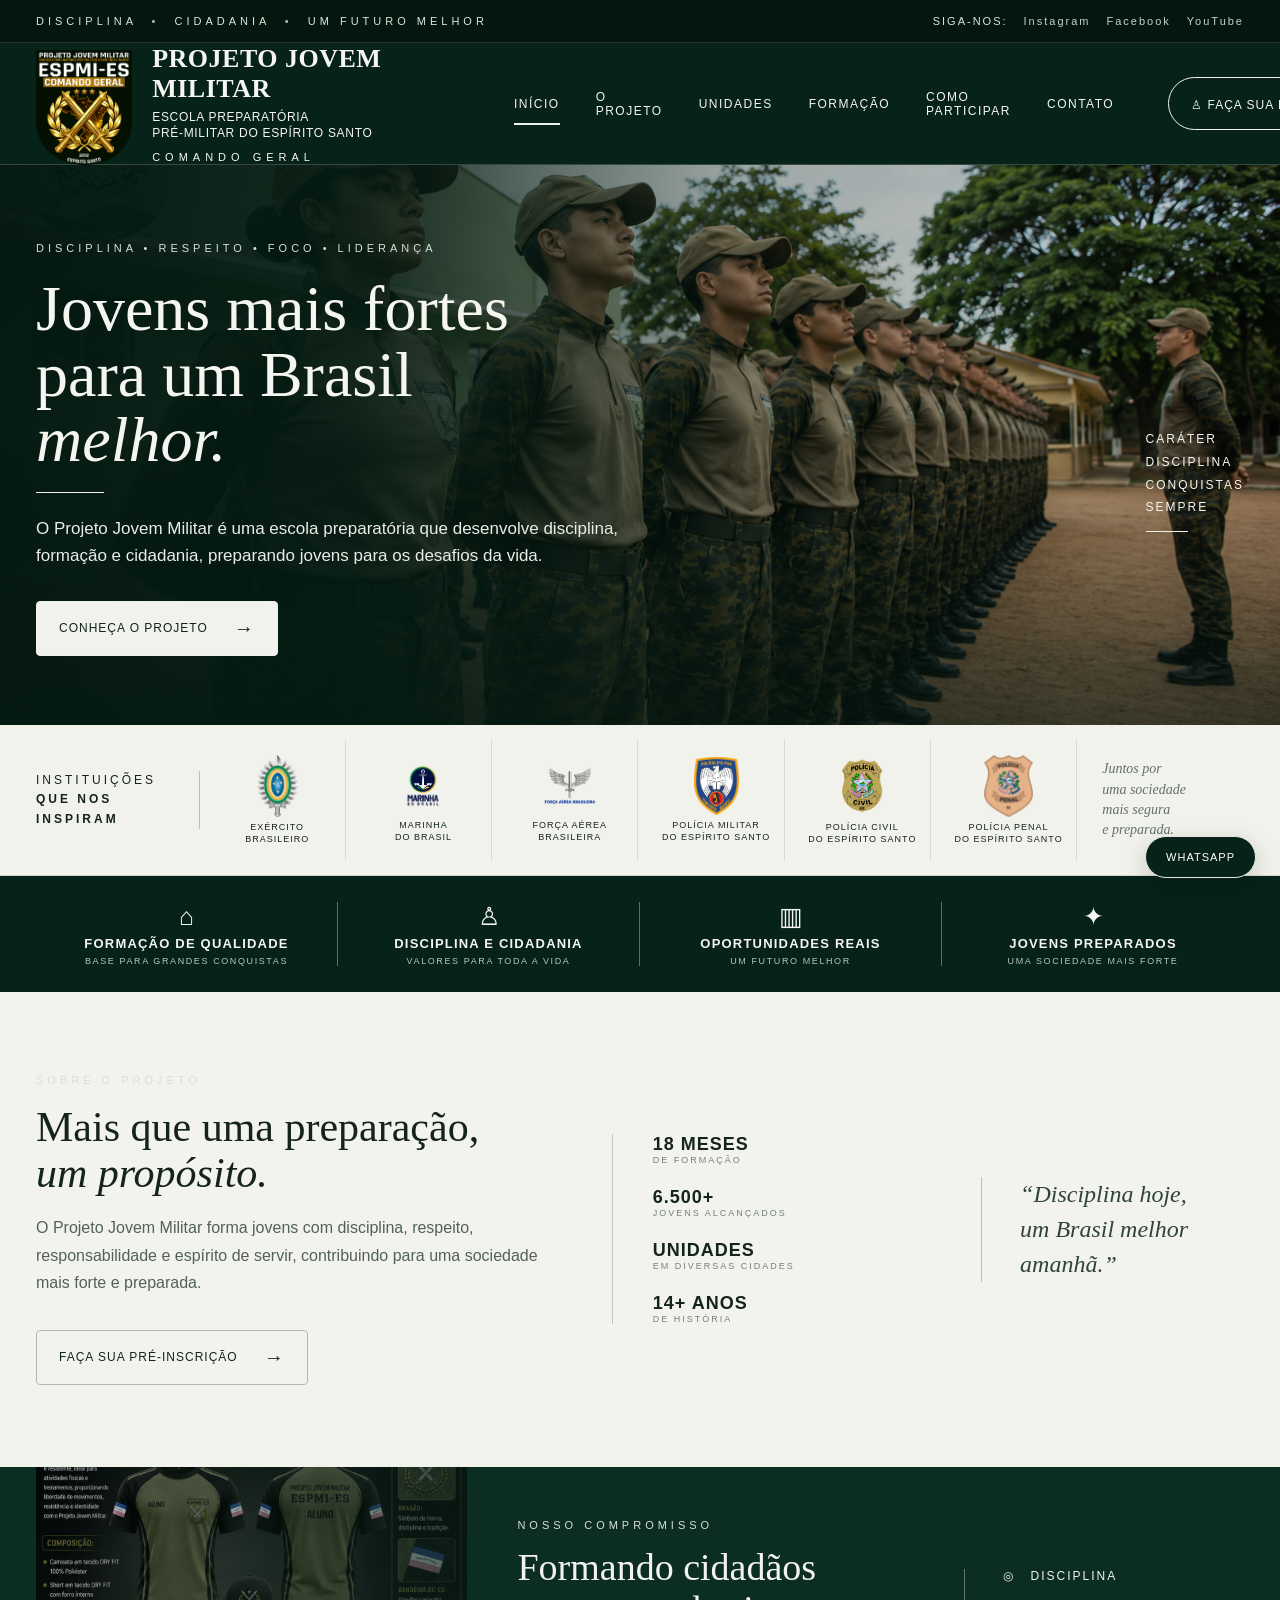
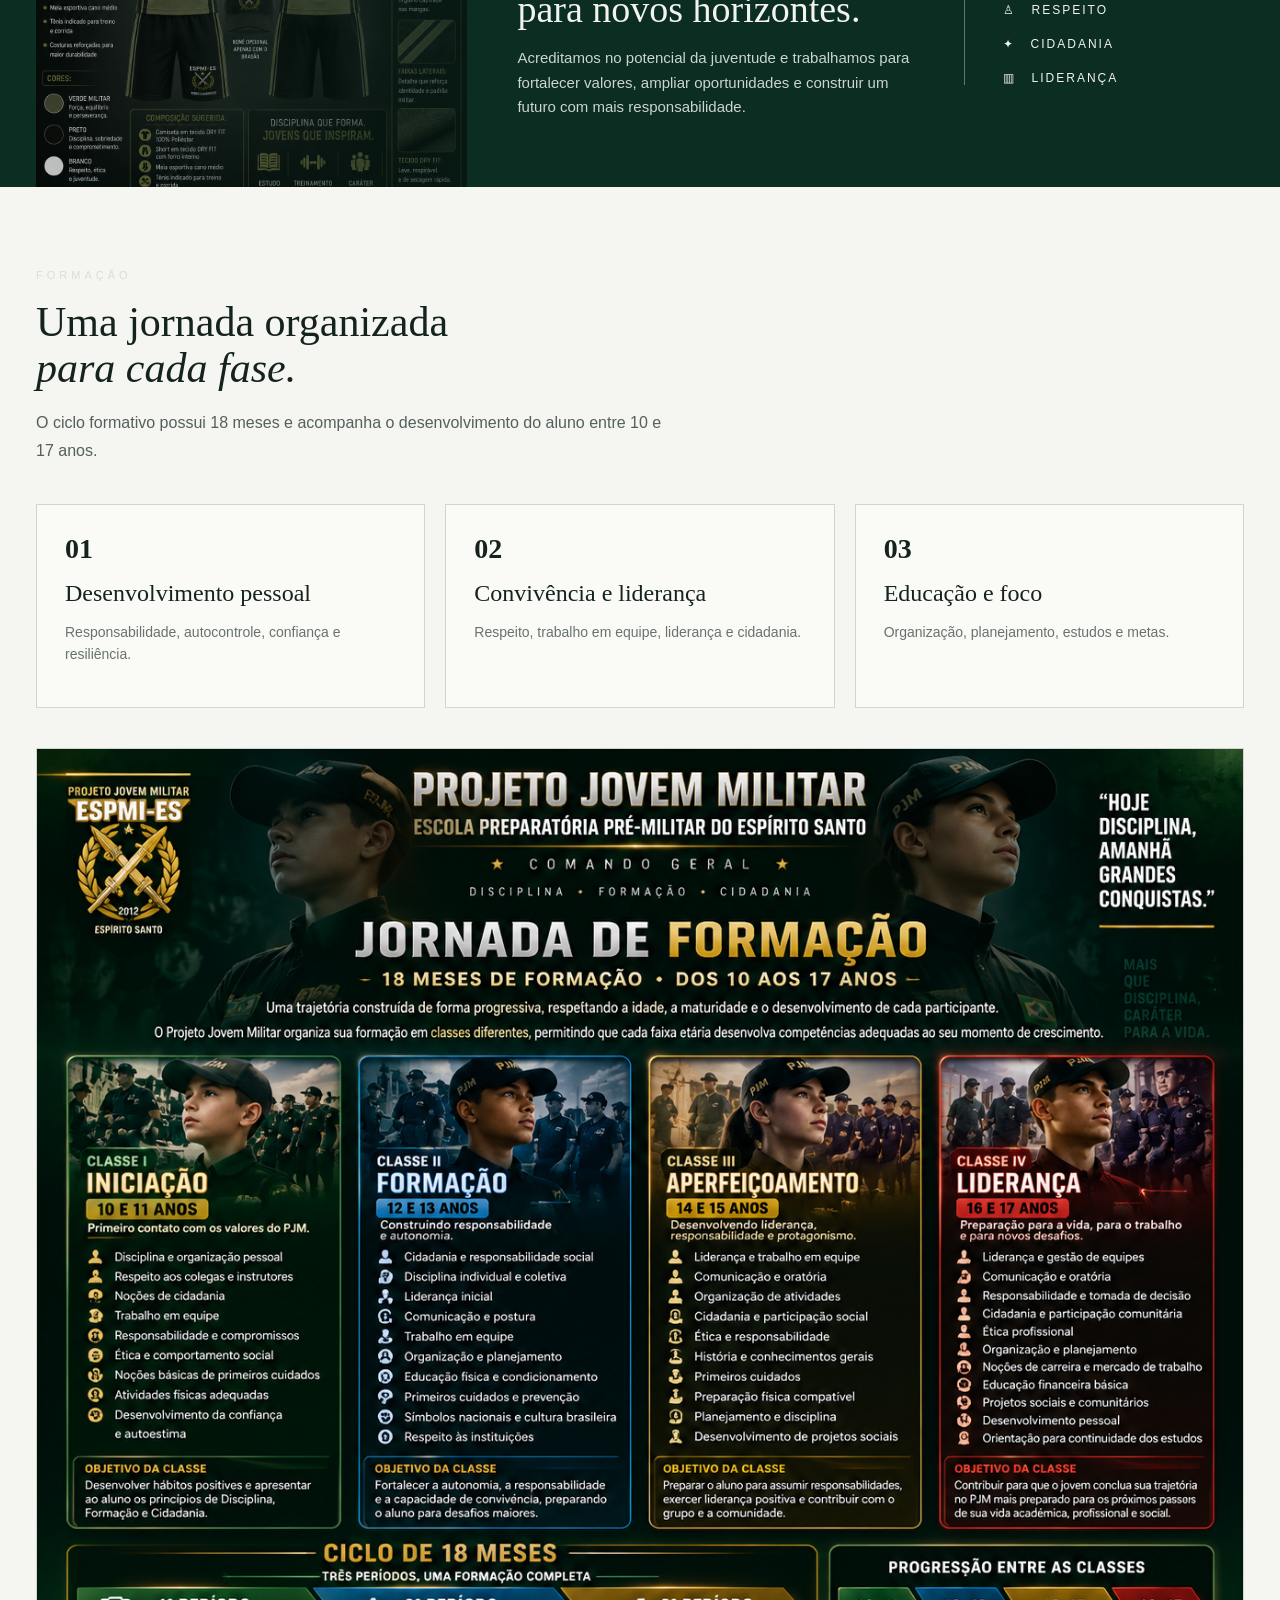
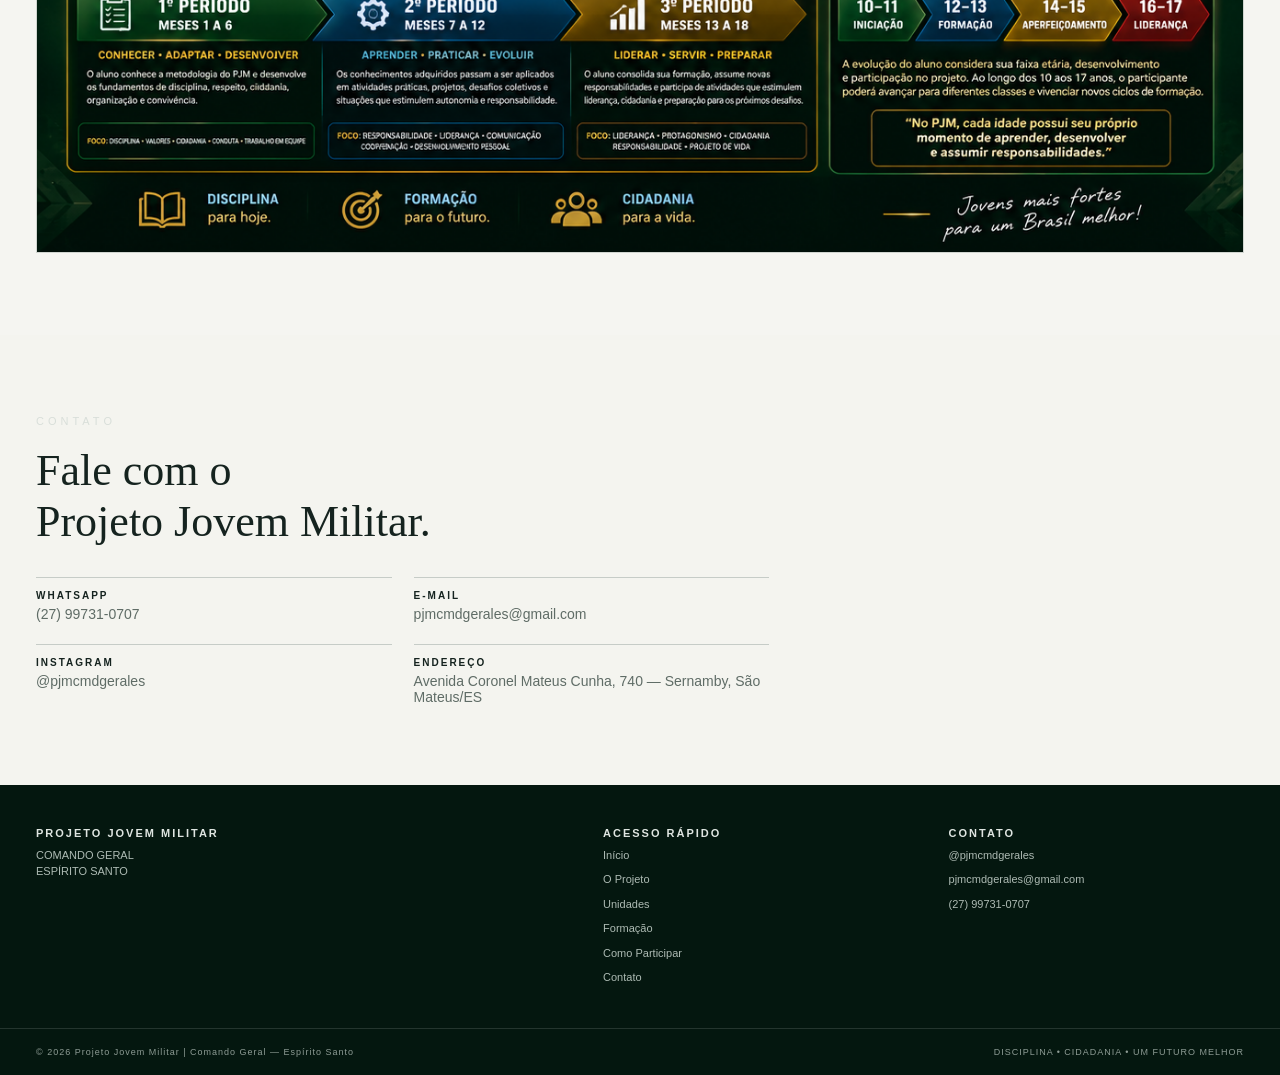
==== commit 1adcfa12: "Update index.html" ====
--- a/index.html
+++ b/index.html
@@ -3,263 +3,38 @@
 <head>
 <meta charset="utf-8">
 <meta name="viewport" content="width=device-width,initial-scale=1">
-<title>Unidades | Projeto Jovem Militar</title>
+<meta name="description" content="Projeto Jovem Militar — Escola Preparatória Pré-Militar do Espírito Santo. Disciplina, formação e cidadania.">
+<meta name="theme-color" content="#062219">
+<title>Projeto Jovem Militar | Comando Geral</title>
 <link rel="icon" href="assets/brasao-comando-geral.png">
-<link rel="stylesheet" href="unidades.css">
-<style>
-
-/* CABEÇALHO PJM — PADRÃO ÚNICO */
-.site-header .header-inner{
-  display:grid;
-  grid-template-columns: 520px minmax(0,1fr);
-  align-items:center;
-  column-gap:34px;
-  min-height:132px;
-}
-.site-header .brand{
-  display:flex;
-  align-items:center;
-  gap:16px;
-  min-width:0;
-  width:100%;
-  text-decoration:none;
-}
-.site-header .brand img{
-  width:88px;
-  height:108px;
-  object-fit:contain;
-  flex:0 0 auto;
-}
-.site-header .brand-copy{
-  min-width:0;
-  white-space:nowrap;
-}
-.site-header .brand-copy strong{
-  display:block;
-  font-size:26px;
-  line-height:1.05;
-  white-space:nowrap;
-}
-.site-header .brand-copy small{
-  display:block;
-  margin-top:6px;
-  font-size:11px;
-  line-height:1.25;
-  white-space:nowrap;
-}
-.site-header .brand-copy em{
-  display:block;
-  margin-top:9px;
-  font-size:10px;
-  letter-spacing:6px;
-  font-style:normal;
-  white-space:nowrap;
-}
-.site-header .nav{
-  display:flex;
-  align-items:center;
-  justify-content:flex-end;
-  gap:30px;
-  min-width:0;
-  width:100%;
-  flex-wrap:nowrap;
-}
-.site-header .nav a{
-  display:inline-flex;
-  align-items:center;
-  justify-content:center;
-  white-space:nowrap;
-  font-size:12.5px;
-  letter-spacing:.35px;
-  text-decoration:none;
-  position:relative;
-  padding:14px 0;
-}
-.site-header .nav a.active::after{
-  content:"";
-  position:absolute;
-  left:0;
-  right:0;
-  bottom:0;
-  height:2px;
-  background:currentColor;
-}
-.site-header .header-register{display:none !important;}
-.site-header .menu-toggle{display:none;}
-
-@media (max-width:1400px){
-  .site-header .header-inner{grid-template-columns:470px minmax(0,1fr);column-gap:24px;}
-  .site-header .brand img{width:78px;height:96px;}
-  .site-header .brand-copy strong{font-size:23px;}
-  .site-header .brand-copy small{font-size:10px;}
-  .site-header .brand-copy em{font-size:9px;letter-spacing:5px;}
-  .site-header .nav{gap:22px;}
-  .site-header .nav a{font-size:11.5px;}
-}
-
-@media (max-width:1120px){
-  .site-header .header-inner{grid-template-columns:410px minmax(0,1fr);column-gap:18px;}
-  .site-header .brand img{width:70px;height:86px;}
-  .site-header .brand-copy strong{font-size:20px;}
-  .site-header .brand-copy small{font-size:9px;}
-  .site-header .brand-copy em{font-size:8px;letter-spacing:4px;}
-  .site-header .nav{gap:16px;}
-  .site-header .nav a{font-size:10.5px;}
-}
-
-@media (max-width:900px){
-  .site-header .header-inner{display:flex;min-height:88px;gap:12px;}
-  .site-header .brand{flex:1;}
-  .site-header .brand img{width:58px;height:72px;}
-  .site-header .brand-copy strong{font-size:19px;}
-  .site-header .brand-copy small{font-size:9px;}
-  .site-header .brand-copy em{font-size:8px;letter-spacing:3px;}
-  .site-header .nav{display:none;position:absolute;left:0;right:0;top:100%;z-index:100;flex-direction:column;align-items:stretch;justify-content:flex-start;gap:0;padding:12px 24px;background:#062219;}
-  .site-header .nav.open{display:flex;}
-  .site-header .nav a{justify-content:flex-start;padding:13px 0;font-size:12px;}
-  .site-header .nav a.active::after{left:auto;width:40px;right:auto;bottom:6px;}
-  .site-header .menu-toggle{display:block;margin-left:auto;background:transparent;border:0;color:inherit;font-size:26px;cursor:pointer;}
-}
-
-</style>
-<style id="pjm-header-unificado">
-.site-header .header-inner{display:flex;align-items:center;gap:28px;width:100%;}
-.site-header .brand{display:flex;align-items:center;flex:0 0 500px;min-width:0;}
-.site-header .brand img{flex:0 0 auto;}
-.site-header .brand-copy{white-space:nowrap;}
-.site-header .nav{display:flex;align-items:center;justify-content:flex-end;gap:27px;flex:1 1 auto;min-width:0;margin-left:auto;}
-.site-header .nav a{white-space:nowrap;display:inline-flex;align-items:center;font-size:13px;letter-spacing:.45px;}
-.site-header .menu-toggle{display:none;}
-@media (max-width:1250px){
- .site-header .header-inner{gap:18px;}
- .site-header .brand{flex-basis:410px;}
- .site-header .nav{gap:17px;}
- .site-header .nav a{font-size:12px;letter-spacing:.25px;}
-}
-@media (max-width:980px){
- .site-header .header-inner{gap:12px;}
- .site-header .brand{flex-basis:auto;flex:1 1 auto;}
- .site-header .nav{justify-content:flex-end;gap:12px;flex-wrap:wrap;}
- .site-header .nav a{font-size:11px;}
-}
-</style>
+<link rel="stylesheet" href="style.css">
 </head>
 <body>
-<div class="topbar"><div class="container topbar-inner"><span>DISCIPLINA <i>•</i> CIDADANIA <i>•</i> UM FUTURO MELHOR</span><span class="social">SIGA-NOS: <a href="https://www.instagram.com/pjmcmdgerales/" target="_blank" rel="noopener">Instagram</a><a href="https://www.facebook.com/" target="_blank" rel="noopener">Facebook</a><a href="https://www.youtube.com/" target="_blank" rel="noopener">YouTube</a></span></div></div>
+<div class="topbar"><div class="container topbar-inner"><span>DISCIPLINA <i>•</i> CIDADANIA <i>•</i> UM FUTURO MELHOR</span><span class="social">SIGA-NOS: <a href="https://www.instagram.com/pjmcmdgerales/" target="_blank" rel="noopener">Instagram</a><a href="https://pjmcmdgerales.github.io/pjm-site/#contato">Facebook</a><a href="https://pjmcmdgerales.github.io/pjm-site/#contato">YouTube</a></span></div></div>
 <header class="site-header"><div class="container header-inner">
-<a class="brand" href="https://pjmcmdgerales.github.io/pjm-site/"><img src="assets/brasao-comando-geral.png" alt="Brasão do Comando Geral"><span class="brand-copy"><strong>PROJETO JOVEM MILITAR</strong><small>ESCOLA PREPARATÓRIA<br>PRÉ-MILITAR DO ESPÍRITO SANTO</small><em>COMANDO GERAL</em></span></a>
+<a class="brand" href="https://pjmcmdgerales.github.io/pjm-site/#inicio"><img src="assets/brasao-comando-geral.png" alt="Brasão do Comando Geral"><span class="brand-copy"><strong>PROJETO JOVEM MILITAR</strong><small>ESCOLA PREPARATÓRIA<br>PRÉ-MILITAR DO ESPÍRITO SANTO</small><em>COMANDO GERAL</em></span></a>
 <button class="menu-toggle" aria-label="Abrir menu" aria-expanded="false">☰</button>
-<nav class="nav"><a data-page="inicio" href="https://pjmcmdgerales.github.io/pjm-site/">INÍCIO</a><a data-page="projeto" href="https://pjmcmdgerales.github.io/pjm-site/projeto.html">O PROJETO</a><a data-page="unidades" href="https://pjmcmdgerales.github.io/pjm-site/unidades.html">UNIDADES</a><a data-page="formacao" href="https://pjmcmdgerales.github.io/pjm-site/formacao.html">FORMAÇÃO</a><a data-page="como" href="https://pjmcmdgerales.github.io/pjm-site/como-participar.html">COMO PARTICIPAR</a><a data-page="contato" href="https://pjmcmdgerales.github.io/pjm-site/#contato">CONTATO</a></nav>
+<nav class="nav"><a class="active" href="https://pjmcmdgerales.github.io/pjm-site/#inicio">INÍCIO</a><a href="https://pjmcmdgerales.github.io/pjm-site/projeto.html">O PROJETO</a><a href="https://pjmcmdgerales.github.io/pjm-site/unidades.html">UNIDADES</a><a href="https://pjmcmdgerales.github.io/pjm-site/formacao.html">FORMAÇÃO</a><a href="https://pjmcmdgerales.github.io/pjm-site/como-participar.html">COMO PARTICIPAR</a><a href="https://pjmcmdgerales.github.io/pjm-site/#contato">CONTATO</a></nav>
+<a class="header-register" href="https://pjmcmdgerales.github.io/pjm-site/inscricao.html"><span>♙</span> FAÇA SUA PRÉ-INSCRIÇÃO <b>→</b></a>
 </div></header>
+<main>
+<section class="hero" id="inicio"><div class="hero-photo"></div><div class="hero-overlay"></div><div class="container hero-content"><div class="hero-copy"><div class="eyebrow">DISCIPLINA • RESPEITO • FOCO • LIDERANÇA</div><h1>Jovens mais fortes<br>para um Brasil<br><span>melhor.</span></h1><div class="rule"></div><p>O Projeto Jovem Militar é uma escola preparatória que desenvolve disciplina, formação e cidadania, preparando jovens para os desafios da vida.</p><a class="light-button" href="https://pjmcmdgerales.github.io/pjm-site/projeto.html">CONHEÇA O PROJETO <b>→</b></a></div><div class="hero-side">CARÁTER<br>DISCIPLINA<br>CONQUISTAS<br>SEMPRE<div></div></div></div></section>
+<section class="institutions" id="instituicoes"><div class="container institutions-grid"><div class="inst-title">INSTITUIÇÕES<br><strong>QUE NOS INSPIRAM</strong></div>
+<a class="inst" href="https://www.eb.mil.br/" target="_blank" rel="noopener"><img src="assets/eb.png" alt="Exército Brasileiro"><span>EXÉRCITO<br>BRASILEIRO</span></a>
+<a class="inst" href="https://www.marinha.mil.br/" target="_blank" rel="noopener"><img src="assets/mb.png" alt="Marinha do Brasil"><span>MARINHA<br>DO BRASIL</span></a>
+<a class="inst" href="https://www.fab.mil.br/" target="_blank" rel="noopener"><img src="assets/fab.png" alt="Força Aérea Brasileira"><span>FORÇA AÉREA<br>BRASILEIRA</span></a>
+<a class="inst" href="https://pm.es.gov.br/" target="_blank" rel="noopener"><img src="assets/pmes.png" alt="Polícia Militar do Espírito Santo"><span>POLÍCIA MILITAR<br>DO ESPÍRITO SANTO</span></a>
+<a class="inst" href="https://pc.es.gov.br/" target="_blank" rel="noopener"><img src="assets/pces.png" alt="Polícia Civil do Espírito Santo"><span>POLÍCIA CIVIL<br>DO ESPÍRITO SANTO</span></a>
+<a class="inst" href="https://pp.es.gov.br/" target="_blank" rel="noopener"><img src="assets/ppes.png" alt="Polícia Penal do Espírito Santo"><span>POLÍCIA PENAL<br>DO ESPÍRITO SANTO</span></a>
+<div class="inst-quote">Juntos por<br>uma sociedade<br>mais segura<br>e preparada.</div></div></section>
+<section class="pillars"><div class="container pillars-grid"><div><span>⌂</span><strong>FORMAÇÃO DE QUALIDADE</strong><small>BASE PARA GRANDES CONQUISTAS</small></div><div><span>♙</span><strong>DISCIPLINA E CIDADANIA</strong><small>VALORES PARA TODA A VIDA</small></div><div><span>▥</span><strong>OPORTUNIDADES REAIS</strong><small>UM FUTURO MELHOR</small></div><div><span>✦</span><strong>JOVENS PREPARADOS</strong><small>UMA SOCIEDADE MAIS FORTE</small></div></div></section>
+<section class="about" id="projeto"><div class="container about-grid"><div class="about-copy"><div class="section-label">SOBRE O PROJETO</div><h2>Mais que uma preparação,<br><span>um propósito.</span></h2><p>O Projeto Jovem Militar forma jovens com disciplina, respeito, responsabilidade e espírito de servir, contribuindo para uma sociedade mais forte e preparada.</p><a class="outline-button" href="https://pjmcmdgerales.github.io/pjm-site/inscricao.html">FAÇA SUA PRÉ-INSCRIÇÃO <b>→</b></a></div><div class="stats"><div><strong>18 MESES</strong><span>DE FORMAÇÃO</span></div><div><strong>6.500+</strong><span>JOVENS ALCANÇADOS</span></div><div><strong>UNIDADES</strong><span>EM DIVERSAS CIDADES</span></div><div><strong>14+ ANOS</strong><span>DE HISTÓRIA</span></div></div><div class="about-quote">“Disciplina hoje,<br>um Brasil melhor<br>amanhã.”</div></div></section>
+<section class="commitment"><div class="container commitment-grid"><div class="commit-photo"></div><div class="commit-copy"><div class="section-label light">NOSSO COMPROMISSO</div><h2>Formando cidadãos<br>para novos horizontes.</h2><p>Acreditamos no potencial da juventude e trabalhamos para fortalecer valores, ampliar oportunidades e construir um futuro com mais responsabilidade.</p></div><div class="values-list"><span>◎ &nbsp; DISCIPLINA</span><span>♙ &nbsp; RESPEITO</span><span>✦ &nbsp; CIDADANIA</span><span>▥ &nbsp; LIDERANÇA</span></div></div></section>
+<section class="formation" id="formacao"><div class="container"><div class="section-label">FORMAÇÃO</div><h2>Uma jornada organizada<br><span>para cada fase.</span></h2><p>O ciclo formativo possui 18 meses e acompanha o desenvolvimento do aluno entre 10 e 17 anos.</p><div class="formation-grid"><div><b>01</b><h3>Desenvolvimento pessoal</h3><p>Responsabilidade, autocontrole, confiança e resiliência.</p></div><div><b>02</b><h3>Convivência e liderança</h3><p>Respeito, trabalho em equipe, liderança e cidadania.</p></div><div><b>03</b><h3>Educação e foco</h3><p>Organização, planejamento, estudos e metas.</p></div></div><img class="journey" src="assets/jornada-formacao-18-meses.png" alt="Jornada de formação de 18 meses do Projeto Jovem Militar"></div></section>
 
-<main>
-<section class="hero">
-  <div class="hero-photo"></div>
-  <div class="hero-overlay"></div>
-  <div class="hero-content">
-    <div class="eyebrow">REDE PROJETO JOVEM MILITAR</div>
-    <h1>UNIDADES</h1>
-    <h2>PRESENÇA, FORMAÇÃO E<br>COMPROMISSO EM CADA LOCALIDADE.</h2>
-    <div class="gold-line"></div>
-    <p>O Projeto Jovem Militar amplia sua presença para levar disciplina, cidadania e oportunidades a mais jovens no Espírito Santo e região.</p>
-    <div class="status-legend">
-      <span class="status active"><i></i> UNIDADE ATIVA</span>
-      <span class="status implantation"><i></i> EM IMPLANTAÇÃO</span>
-      <span class="status expansion"><i></i> EM FUTURA EXPANSÃO</span>
-    </div>
-  </div>
-  <div class="map-panel">
-    <div class="map-heading">
-      <span>NOSSA PRESENÇA</span>
-      <small>Rede PJM • Espírito Santo</small>
-    </div>
-    <div class="map-layout">
-      <div class="map-wrap brasil-map-wrap">
-        <img class="es-map-image brasil-es-map" src="assets/mapa-brasil-es.png" alt="Mapa do Brasil com o Espírito Santo destacado">
-      </div>
-      <div class="map-list">
-        <div><b class="dot active-dot"></b><span>São Mateus</span><small>Comando Geral</small></div>
-        <div><b class="dot yellow-dot"></b><span>Barra de São Francisco</span><small>Em implantação</small></div>
-        <div><b class="dot yellow-dot"></b><span>Colatina</span><small>Em implantação</small></div>
-        <div><b class="dot orange-dot"></b><span>Pedro Canário</span><small>Futura expansão</small></div>
-        <div><b class="dot orange-dot"></b><span>Conceição da Barra</span><small>Futura expansão</small></div>
-        <div class="ba-item"><b class="dot orange-dot"></b><span>Teixeira de Freitas — BA</span><small>Expansão regional</small></div>
-      </div>
-    </div>
-    <div class="map-source">Mapa de localização do Espírito Santo · destaque do Estado no território brasileiro</div>
-    <div class="ba-note"><strong>EXPANSÃO REGIONAL</strong><span>Teixeira de Freitas — Bahia</span><small>Representada separadamente por estar fora do Espírito Santo.</small></div>
-  </div>
-</section>
-
-<section class="units-section">
-  <div class="section-heading"><span></span><h2>NOSSAS UNIDADES</h2><span></span></div>
-  <p class="section-subtitle">Conheça a presença do Projeto Jovem Militar e a situação de cada localidade.</p>
-  <div class="units-grid">
-    <article class="unit-card active-card">
-      <div class="card-top"><span class="status active"><i></i> UNIDADE ATIVA</span><span class="number">01</span></div>
-      <h3>SÃO MATEUS — ES</h3><strong>COMANDO GERAL</strong>
-      <p>Sede do Projeto Jovem Militar, responsável pela coordenação geral, diretrizes e expansão das unidades.</p>
-      <a href="https://pjmcmdgerales.github.io/pjm-site/">VER UNIDADE <b>→</b></a>
-    </article>
-    <article class="unit-card">
-      <div class="card-top"><span class="status implantation"><i></i> EM IMPLANTAÇÃO</span><span class="number">02</span></div>
-      <h3>BARRA DE SÃO FRANCISCO — ES</h3>
-      <p>Unidade em fase de implantação, ampliando a presença do PJM na região Noroeste do Espírito Santo.</p>
-      <a href="#">SAIBA MAIS <b>→</b></a>
-    </article>
-    <article class="unit-card">
-      <div class="card-top"><span class="status implantation"><i></i> EM IMPLANTAÇÃO</span><span class="number">03</span></div>
-      <h3>COLATINA — ES</h3>
-      <p>Nova frente de formação e cidadania, levando a proposta do PJM a mais jovens da região.</p>
-      <a href="#">SAIBA MAIS <b>→</b></a>
-    </article>
-    <article class="unit-card">
-      <div class="card-top"><span class="status expansion"><i></i> EM FUTURA EXPANSÃO</span><span class="number">04</span></div>
-      <h3>PEDRO CANÁRIO — ES</h3>
-      <p>Localidade prevista no planejamento de expansão do Projeto Jovem Militar.</p>
-      <a href="#">SAIBA MAIS <b>→</b></a>
-    </article>
-    <article class="unit-card">
-      <div class="card-top"><span class="status expansion"><i></i> EM FUTURA EXPANSÃO</span><span class="number">05</span></div>
-      <h3>CONCEIÇÃO DA BARRA — ES</h3>
-      <p>Presença planejada para ampliar as oportunidades de formação, disciplina e cidadania.</p>
-      <a href="#">SAIBA MAIS <b>→</b></a>
-    </article>
-    <article class="unit-card">
-      <div class="card-top"><span class="status expansion"><i></i> EM FUTURA EXPANSÃO</span><span class="number">06</span></div>
-      <h3>TEIXEIRA DE FREITAS — BA</h3>
-      <p>Expansão regional prevista, levando a proposta do PJM para além das fronteiras do Espírito Santo.</p>
-      <a href="#">SAIBA MAIS <b>→</b></a>
-    </article>
-  </div>
-</section>
-
-<section class="closing">
-  <div class="closing-bg"></div>
-  <div class="closing-content"><p>“Mais que unidades,<br><b>estamos formando um futuro melhor.</b>”</p><small>PROJETO JOVEM MILITAR</small></div>
-  <div class="closing-values"><div><b>DISCIPLINA</b><span>Hoje.</span></div><div><b>CIDADANIA</b><span>Sempre.</span></div><div><b>OPORTUNIDADES</b><span>Para o futuro.</span></div></div>
-</section>
+<section class="contact" id="contato"><div class="container contact-grid"><div><div class="section-label">CONTATO</div><h2>Fale com o<br><span>Projeto Jovem Militar.</span></h2><div class="contact-list"><a href="https://wa.me/5527997310707" target="_blank" rel="noopener"><b>WHATSAPP</b><span>(27) 99731-0707</span></a><a href="mailto:pjmcmdgerales@gmail.com"><b>E-MAIL</b><span>pjmcmdgerales@gmail.com</span></a><a href="https://www.instagram.com/pjmcmdgerales/" target="_blank" rel="noopener"><b>INSTAGRAM</b><span>@pjmcmdgerales</span></a><div><b>ENDEREÇO</b><span>Avenida Coronel Mateus Cunha, 740 — Sernamby, São Mateus/ES</span></div></div></div></div></section>
 </main>
-<footer><div class="footer-brand"><img src="assets/brasao-comando-geral.png"><span><b>PROJETO JOVEM MILITAR</b><small>ESCOLA PREPARATÓRIA PRÉ-MILITAR<br>COMANDO GERAL</small></span></div><div>📍 Avenida Coronel Mateus Cunha, 740<br>Sernamby — São Mateus/ES</div><div>✉ cmdgeralpjm@gmail.com</div><div>@pjmcmdgerales</div></footer>
-
-
-<script id="pjm-header-active-final">
-(function(){
- function setActive(){
-  var path=(location.pathname||'').toLowerCase();
-  var hash=(location.hash||'').toLowerCase();
-  var page='inicio';
-  if(hash==='#contato' && (path.endsWith('/index.html') || path.endsWith('/pjm-site/') || path.endsWith('/pjm-site'))) page='contato';
-  else if(path.indexOf('projeto.html')!==-1) page='projeto';
-  else if(path.indexOf('unidades.html')!==-1) page='unidades';
-  else if(path.indexOf('formacao.html')!==-1) page='formacao';
-  else if(path.indexOf('como-participar.html')!==-1) page='como';
-  else if(hash==='#contato') page='contato';
-  document.querySelectorAll('.site-header .nav a[data-page]').forEach(function(a){a.classList.toggle('active',a.getAttribute('data-page')===page);});
- }
- setActive();
- window.addEventListener('hashchange',setActive);
- window.addEventListener('popstate',setActive);
-})();
-</script>
+<footer><div class="container footer-grid"><div><b>PROJETO JOVEM MILITAR</b><span>COMANDO GERAL<br>ESPÍRITO SANTO</span></div><div><b>ACESSO RÁPIDO</b><a href="https://pjmcmdgerales.github.io/pjm-site/#inicio">Início</a><a href="https://pjmcmdgerales.github.io/pjm-site/projeto.html">O Projeto</a><a href="https://pjmcmdgerales.github.io/pjm-site/unidades.html">Unidades</a><a href="https://pjmcmdgerales.github.io/pjm-site/formacao.html">Formação</a><a href="https://pjmcmdgerales.github.io/pjm-site/como-participar.html">Como Participar</a><a href="https://pjmcmdgerales.github.io/pjm-site/#contato">Contato</a></div><div><b>CONTATO</b><span>@pjmcmdgerales</span><span>pjmcmdgerales@gmail.com</span><span>(27) 99731-0707</span></div></div><div class="footer-bottom">© 2026 Projeto Jovem Militar | Comando Geral — Espírito Santo <span>DISCIPLINA • CIDADANIA • UM FUTURO MELHOR</span></div></footer>
+<a class="wa" href="https://wa.me/5527997310707?text=Ol%C3%A1!%20Gostaria%20de%20obter%20informa%C3%A7%C3%B5es%20sobre%20o%20Projeto%20Jovem%20Militar." target="_blank" rel="noopener">WHATSAPP</a>
+<script src="script.js?v=20260908"></script>
 </body></html>
--- a/style.css
+++ b/style.css
@@ -0,0 +1,2 @@
+@font-face{font-family:"Futura PJM";src:url("assets/fonts/Futura-Md-BT.ttf") format("truetype");font-weight:500;font-style:normal;font-display:swap}
+:root{--green:#062219;--green2:#0b2d22;--green3:#173e31;--ice:#f2f2ed;--ink:#15231f;--line:#c9d0ca;--muted:#6f7b76}*{box-sizing:border-box}html{scroll-behavior:smooth}body{margin:0;color:var(--ink);background:#f5f5f1;font-family:"Futura PJM","Segoe UI",Arial,sans-serif}a{text-decoration:none;color:inherit}.container{width:min(1360px,calc(100% - 72px));margin:auto}.topbar{background:#04170f;color:#dce3de;border-bottom:1px solid rgba(255,255,255,.12);font-size:11px;letter-spacing:4px}.topbar-inner{height:42px;display:flex;align-items:center;justify-content:space-between}.topbar i{font-style:normal;margin:0 8px;color:#aebbb4}.social{letter-spacing:2px;display:flex;gap:16px}.social a{opacity:.9}.site-header{height:122px;background:var(--green);color:#f5f6f1;border-bottom:1px solid rgba(255,255,255,.18);position:sticky;top:0;z-index:20}.header-inner{height:100%;display:flex;align-items:center;gap:38px}.brand{display:flex;align-items:center;gap:20px;min-width:440px}.brand img{width:100px;height:116px;object-fit:contain;align-self:flex-start;margin-top:8px}.brand-copy{display:flex;flex-direction:column;gap:5px}.brand-copy strong{font-family:Georgia,serif;font-size:26px;letter-spacing:.5px}.brand-copy small{font-size:12px;line-height:1.35;letter-spacing:.7px}.brand-copy em{font-style:normal;letter-spacing:5px;font-size:11px;margin-top:5px}.nav{display:flex;align-items:center;gap:36px;margin-left:auto}.nav a{font-size:12px;letter-spacing:1.5px;padding:14px 0;position:relative}.nav a.active:after{content:"";position:absolute;left:0;right:0;bottom:0;height:2px;background:#f0f1ec}.header-register{margin-left:16px;border:1px solid #f1f2ed;border-radius:32px;padding:15px 22px;white-space:nowrap;font-size:12px;letter-spacing:1px}.header-register b{margin-left:14px;font-size:18px}.menu-toggle{display:none;background:none;border:0;color:#fff;font-size:28px}.hero{height:560px;position:relative;overflow:hidden;background:#09271d;color:#f6f6f0}.hero-photo{position:absolute;inset:0;background-image:url('assets/hero-sao-mateus.png');background-size:cover;background-position:48% 44%;filter:saturate(.82)}.hero-overlay{position:absolute;inset:0;background:linear-gradient(90deg,rgba(3,24,17,.98) 0%,rgba(3,27,19,.9) 28%,rgba(4,29,21,.36) 58%,rgba(4,27,20,.12) 100%),linear-gradient(0deg,rgba(4,20,15,.58),transparent 42%)}.hero-content{height:100%;display:flex;align-items:center;justify-content:space-between;position:relative}.hero-copy{max-width:650px;padding-top:8px}.eyebrow,.section-label{font-size:11px;letter-spacing:4px;color:#d8ded9}.hero h1{font-family:Georgia,serif;font-weight:400;font-size:64px;line-height:1.02;margin:22px 0 20px}.hero h1 span{font-style:italic}.rule{width:68px;height:1px;background:#f1f2ed;margin:0 0 22px}.hero p{font-size:17px;line-height:1.6;max-width:650px;color:#e9ece8}.light-button,.outline-button{display:inline-flex;align-items:center;gap:26px;padding:15px 22px;border:1px solid #eef0eb;border-radius:4px;background:#f1f2ed;color:#13231e;font-size:12px;letter-spacing:1px;margin-top:14px}.light-button b,.outline-button b{font-size:20px;font-weight:400}.hero-side{font-size:12px;line-height:1.9;letter-spacing:2px;text-align:left;margin-top:70px}.hero-side div{width:42px;height:1px;background:#f0f1ec;margin-top:12px}.institutions{background:var(--ice);border-bottom:1px solid #d3d8d3}.institutions-grid{min-height:150px;display:grid;grid-template-columns:1.2fr repeat(6,1fr) 1.15fr;align-items:center;gap:10px}.inst-title{font-size:12px;line-height:1.6;letter-spacing:3px;border-right:1px solid #b7c0ba;padding-right:25px}.inst-title strong{font-weight:600}.inst{height:120px;display:flex;flex-direction:column;align-items:center;justify-content:center;gap:5px;text-align:center;border-right:1px solid #d5d9d5}.inst img{width:54px;height:62px;object-fit:contain}.inst:nth-of-type(2) img,.inst:nth-of-type(3) img,.inst:nth-of-type(4) img{height:58px}.inst span{font-size:9px;line-height:1.25;letter-spacing:1px}.inst:hover span{text-decoration:underline}.inst-quote{font-family:Georgia,serif;font-style:italic;font-size:14px;line-height:1.45;color:#63706a;padding-left:15px}.pillars{background:var(--green);color:#f4f5f0}.pillars-grid{display:grid;grid-template-columns:repeat(4,1fr);padding:26px 0}.pillars-grid>div{text-align:center;border-right:1px solid rgba(255,255,255,.35);display:flex;flex-direction:column;gap:5px}.pillars-grid>div:last-child{border:0}.pillars span{font-size:25px}.pillars strong{font-size:13px;letter-spacing:1.2px}.pillars small{font-size:9px;letter-spacing:1.6px;color:#b8c7bf}.about{background:#f3f3ee;padding:82px 0}.about-grid{display:grid;grid-template-columns:1.4fr .85fr .7fr;gap:50px;align-items:center}.about h2,.formation h2{font-family:Georgia,serif;font-weight:400;font-size:42px;line-height:1.1;margin:18px 0}.about h2 span,.formation h2 span{font-style:italic}.about p,.formation>div>p{font-size:16px;line-height:1.7;color:#53615b;max-width:640px}.outline-button{background:transparent;border-color:#aeb8b2;margin-top:18px}.stats{border-left:1px solid #c1c8c3;padding-left:40px;display:flex;flex-direction:column;gap:22px}.stats div{display:flex;flex-direction:column}.stats strong{font-size:18px;letter-spacing:1px}.stats span{font-size:9px;letter-spacing:2px;color:#728079}.about-quote{font-family:Georgia,serif;font-style:italic;font-size:24px;line-height:1.45;color:#30443c;border-left:1px solid #b8c1bb;padding-left:38px}.commitment{background:var(--green2);color:#f2f3ef}.commitment-grid{display:grid;grid-template-columns:1fr 1.15fr .65fr;min-height:320px;align-items:center}.commit-photo{height:320px;background:linear-gradient(90deg,rgba(7,34,25,.1),rgba(7,34,25,.65)),url('assets/uniforme-pjm.png') center/cover no-repeat;filter:grayscale(.15)}.commit-copy{padding:50px}.commit-copy h2{font-family:Georgia,serif;font-weight:400;font-size:38px;line-height:1.12;margin:15px 0}.commit-copy p{font-size:15px;line-height:1.65;color:#ccd5d0}.values-list{border-left:1px solid rgba(255,255,255,.35);display:flex;flex-direction:column;gap:20px;padding-left:38px;font-size:12px;letter-spacing:2px}.formation{padding:82px 0;background:#f5f5f1}.formation-grid{display:grid;grid-template-columns:repeat(3,1fr);gap:20px;margin:40px 0}.formation-grid>div{padding:28px;border:1px solid #d0d5d0;background:#fafaf7}.formation-grid b{font-family:Georgia,serif;font-size:28px}.formation-grid h3{font-family:Georgia,serif;font-size:24px;font-weight:400;margin:15px 0 8px}.formation-grid p{font-size:14px;line-height:1.6;color:#68736e}.journey{width:100%;display:block;margin-top:30px;border:1px solid #d0d5d0}.units{padding:78px 0;background:var(--ice)}.units h2,.contact h2{font-family:Georgia,serif;font-weight:400;font-size:44px;margin:18px 0}.units>div>p{color:#62706a}.unit-grid{display:grid;grid-template-columns:repeat(3,1fr);gap:1px;background:#cbd2cd;margin-top:35px}.unit-grid div{background:#f5f5f1;padding:25px;display:flex;flex-direction:column;gap:7px}.unit-grid b{font-family:Georgia,serif;font-size:20px}.unit-grid span{font-size:10px;letter-spacing:2px;color:#7a857f}.contact{padding:80px 0;background:#f4f4ef}.contact-grid{display:grid;grid-template-columns:1.3fr .7fr;gap:80px}.contact-list{display:grid;grid-template-columns:1fr 1fr;gap:22px;margin-top:30px}.contact-list>a,.contact-list>div{display:flex;flex-direction:column;gap:5px;border-top:1px solid #c6ccc7;padding-top:12px}.contact-list b{font-size:10px;letter-spacing:2px}.contact-list span{font-size:14px;color:#5f6c66}.qr{border-left:1px solid #c5ccc6;display:flex;flex-direction:column;align-items:center;justify-content:center;gap:10px}.qr img{width:170px;height:170px}.qr strong{font-size:11px;letter-spacing:2px}.qr small{color:#748079}.wa{position:fixed;right:24px;bottom:22px;background:var(--green);color:#fff;border:1px solid #e5e8e2;border-radius:28px;padding:14px 20px;font-size:11px;letter-spacing:1px;z-index:25;box-shadow:0 8px 24px rgba(0,0,0,.18)}footer{background:#04170f;color:#dfe5e1}.footer-grid{display:grid;grid-template-columns:1.4fr .8fr .8fr;gap:50px;padding:42px 0}.footer-grid>div{display:flex;flex-direction:column;gap:8px}.footer-grid b{font-size:11px;letter-spacing:2px}.footer-grid span,.footer-grid a{font-size:11px;color:#aebbb4;line-height:1.5}.footer-bottom{border-top:1px solid rgba(255,255,255,.13);padding:18px max(36px,calc((100vw - 1360px)/2));font-size:9px;letter-spacing:1px;color:#8e9c95;display:flex;justify-content:space-between}.menu-toggle{display:none}@media(max-width:1100px){.brand{min-width:360px}.brand-copy strong{font-size:20px}.nav{gap:20px}.header-register{padding:12px 16px}.institutions-grid{grid-template-columns:1fr repeat(3,1fr);padding:20px 0}.inst:nth-of-type(n+5),.inst-quote{display:none}.hero h1{font-size:52px}.about-grid{grid-template-columns:1fr 1fr}.about-quote{display:none}.commitment-grid{grid-template-columns:.8fr 1.2fr}.values-list{display:none}}@media(max-width:800px){.container{width:min(100% - 32px,680px)}.topbar{font-size:8px;letter-spacing:2px}.social{display:none}.site-header{height:88px}.header-inner{gap:12px}.brand{min-width:0;flex:1}.brand img{width:55px;height:72px;margin:0}.brand-copy strong{font-size:16px}.brand-copy small{font-size:8px}.brand-copy em{font-size:8px;letter-spacing:3px}.nav{display:none;position:absolute;top:88px;left:0;right:0;background:var(--green);flex-direction:column;gap:0;padding:10px 20px}.nav.open{display:flex}.nav a{width:100%;padding:14px 0}.menu-toggle{display:block}.header-register{font-size:9px;padding:10px 12px}.header-register span,.header-register b{display:none}.hero{height:600px}.hero-photo{background-position:35% 50%}.hero-overlay{background:linear-gradient(90deg,rgba(3,24,17,.96),rgba(3,27,19,.55)),linear-gradient(0deg,rgba(4,20,15,.65),transparent 50%)}.hero-content{align-items:flex-end;padding-bottom:55px}.hero h1{font-size:45px}.hero p{font-size:14px}.hero-side{display:none}.institutions-grid{grid-template-columns:repeat(3,1fr);gap:0}.inst-title{grid-column:1/-1;border-right:0;border-bottom:1px solid #c7cdc8;padding:16px 0;text-align:center}.inst{border-bottom:1px solid #d4d9d5}.inst:nth-of-type(5),.inst:nth-of-type(6){display:flex}.inst img{width:46px;height:54px}.pillars-grid{grid-template-columns:repeat(2,1fr);gap:20px}.pillars-grid>div:nth-child(2){border-right:0}.about{padding:60px 0}.about-grid,.commitment-grid,.contact-grid{grid-template-columns:1fr}.stats{border-left:0;border-top:1px solid #c1c8c3;padding:25px 0;display:grid;grid-template-columns:1fr 1fr}.commit-photo{height:220px}.commit-copy{padding:35px 0}.formation-grid,.unit-grid{grid-template-columns:1fr}.contact-list{grid-template-columns:1fr}.qr{border-left:0;border-top:1px solid #c5ccc6;padding-top:30px}.footer-grid{grid-template-columns:1fr}.footer-bottom{padding:16px;display:block}.footer-bottom span{display:block;margin-top:8px}.wa{right:14px;bottom:14px}.hero-copy{padding-top:0}}
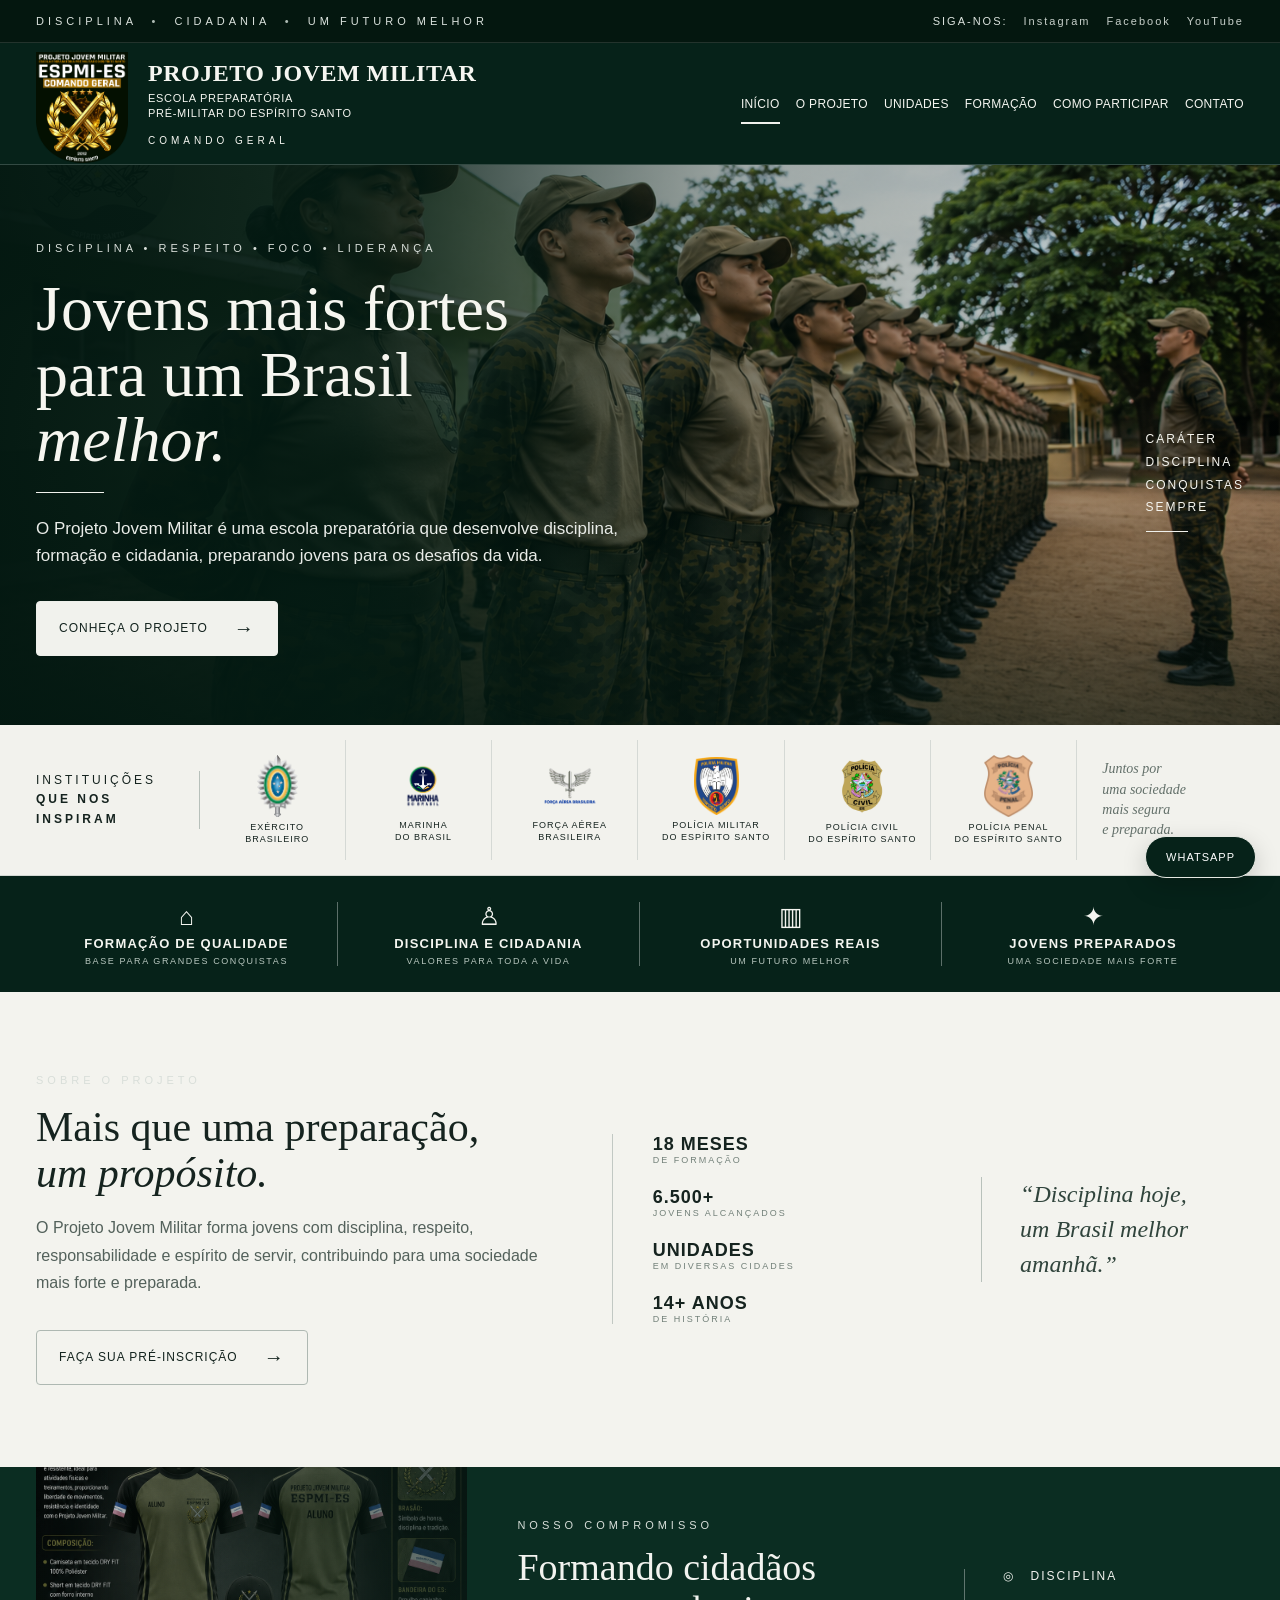
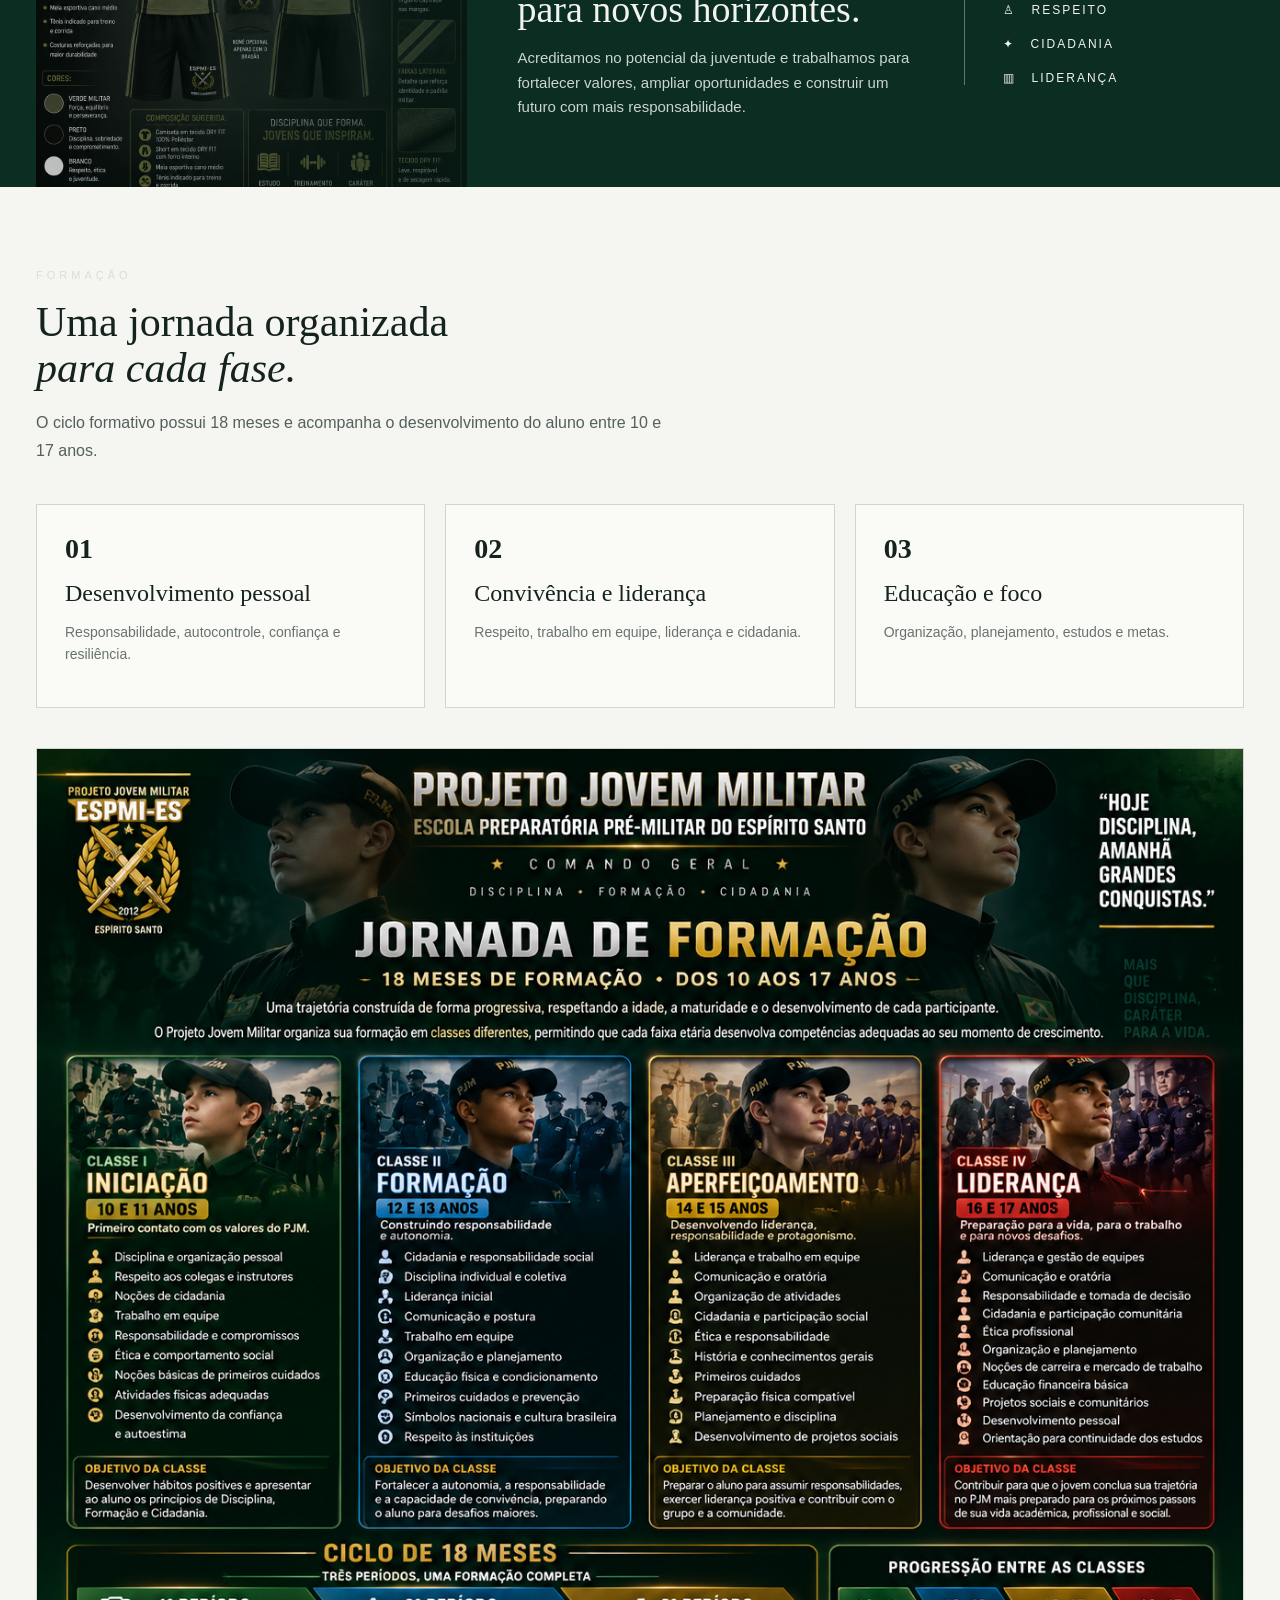
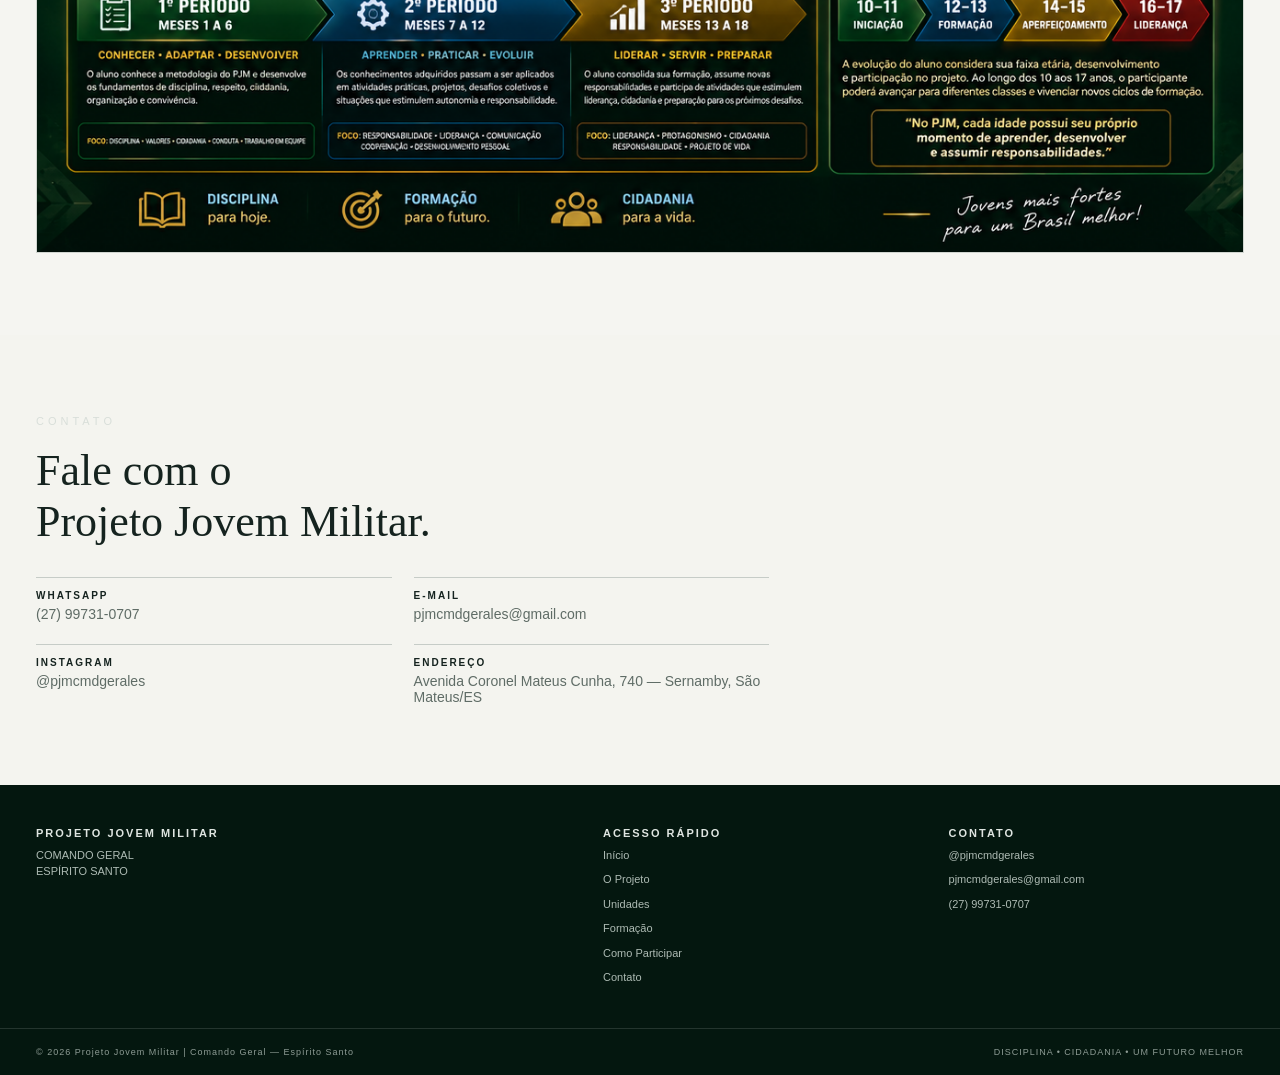
==== commit 10450a9f: "Update index.html" ====
--- a/index.html
+++ b/index.html
@@ -8,6 +8,39 @@
 <title>Projeto Jovem Militar | Comando Geral</title>
 <link rel="icon" href="assets/brasao-comando-geral.png">
 <link rel="stylesheet" href="style.css">
+
+<style id="pjm-header-definitivo">
+.site-header .header-inner{display:flex!important;align-items:center!important;gap:28px!important;}
+.site-header .brand{display:flex!important;align-items:center!important;flex:0 0 500px!important;min-width:500px!important;}
+.site-header .brand img{width:108px!important;height:130px!important;object-fit:contain!important;}
+.site-header .brand-copy{white-space:nowrap!important;}
+.site-header .brand-copy strong{display:block!important;font-size:28px!important;line-height:1.05!important;white-space:nowrap!important;}
+.site-header .brand-copy small{display:block!important;font-size:12px!important;line-height:1.3!important;}
+.site-header .brand-copy em{display:block!important;font-size:12px!important;letter-spacing:5px!important;margin-top:10px!important;}
+.site-header .nav{display:flex!important;align-items:center!important;justify-content:flex-end!important;gap:24px!important;flex:1 1 auto!important;min-width:0!important;flex-wrap:nowrap!important;}
+.site-header .nav a{white-space:nowrap!important;font-size:13px!important;letter-spacing:.35px!important;line-height:1!important;}
+.site-header .menu-toggle{display:none!important;}
+@media (max-width:1350px){
+ .site-header .header-inner{gap:18px!important;}
+ .site-header .brand{flex-basis:430px!important;min-width:430px!important;}
+ .site-header .brand img{width:92px!important;height:118px!important;}
+ .site-header .brand-copy strong{font-size:24px!important;}
+ .site-header .brand-copy small{font-size:11px!important;}
+ .site-header .brand-copy em{font-size:10px!important;letter-spacing:4px!important;}
+ .site-header .nav{gap:16px!important;}
+ .site-header .nav a{font-size:12px!important;}
+}
+@media (max-width:1050px){
+ .site-header .brand{flex-basis:350px!important;min-width:350px!important;}
+ .site-header .nav{gap:11px!important;}
+ .site-header .nav a{font-size:11px!important;}
+}
+@media (max-width:850px){
+ .site-header .header-inner{display:block!important;}
+ .site-header .brand{min-width:0!important;flex-basis:auto!important;}
+ .site-header .nav{flex-wrap:wrap!important;justify-content:flex-start!important;margin-top:12px!important;}
+}
+</style>
 </head>
 <body>
 <div class="topbar"><div class="container topbar-inner"><span>DISCIPLINA <i>•</i> CIDADANIA <i>•</i> UM FUTURO MELHOR</span><span class="social">SIGA-NOS: <a href="https://www.instagram.com/pjmcmdgerales/" target="_blank" rel="noopener">Instagram</a><a href="https://pjmcmdgerales.github.io/pjm-site/#contato">Facebook</a><a href="https://pjmcmdgerales.github.io/pjm-site/#contato">YouTube</a></span></div></div>
@@ -15,7 +48,6 @@
 <a class="brand" href="https://pjmcmdgerales.github.io/pjm-site/#inicio"><img src="assets/brasao-comando-geral.png" alt="Brasão do Comando Geral"><span class="brand-copy"><strong>PROJETO JOVEM MILITAR</strong><small>ESCOLA PREPARATÓRIA<br>PRÉ-MILITAR DO ESPÍRITO SANTO</small><em>COMANDO GERAL</em></span></a>
 <button class="menu-toggle" aria-label="Abrir menu" aria-expanded="false">☰</button>
 <nav class="nav"><a class="active" href="https://pjmcmdgerales.github.io/pjm-site/#inicio">INÍCIO</a><a href="https://pjmcmdgerales.github.io/pjm-site/projeto.html">O PROJETO</a><a href="https://pjmcmdgerales.github.io/pjm-site/unidades.html">UNIDADES</a><a href="https://pjmcmdgerales.github.io/pjm-site/formacao.html">FORMAÇÃO</a><a href="https://pjmcmdgerales.github.io/pjm-site/como-participar.html">COMO PARTICIPAR</a><a href="https://pjmcmdgerales.github.io/pjm-site/#contato">CONTATO</a></nav>
-<a class="header-register" href="https://pjmcmdgerales.github.io/pjm-site/inscricao.html"><span>♙</span> FAÇA SUA PRÉ-INSCRIÇÃO <b>→</b></a>
 </div></header>
 <main>
 <section class="hero" id="inicio"><div class="hero-photo"></div><div class="hero-overlay"></div><div class="container hero-content"><div class="hero-copy"><div class="eyebrow">DISCIPLINA • RESPEITO • FOCO • LIDERANÇA</div><h1>Jovens mais fortes<br>para um Brasil<br><span>melhor.</span></h1><div class="rule"></div><p>O Projeto Jovem Militar é uma escola preparatória que desenvolve disciplina, formação e cidadania, preparando jovens para os desafios da vida.</p><a class="light-button" href="https://pjmcmdgerales.github.io/pjm-site/projeto.html">CONHEÇA O PROJETO <b>→</b></a></div><div class="hero-side">CARÁTER<br>DISCIPLINA<br>CONQUISTAS<br>SEMPRE<div></div></div></div></section>
@@ -37,4 +69,25 @@
 <footer><div class="container footer-grid"><div><b>PROJETO JOVEM MILITAR</b><span>COMANDO GERAL<br>ESPÍRITO SANTO</span></div><div><b>ACESSO RÁPIDO</b><a href="https://pjmcmdgerales.github.io/pjm-site/#inicio">Início</a><a href="https://pjmcmdgerales.github.io/pjm-site/projeto.html">O Projeto</a><a href="https://pjmcmdgerales.github.io/pjm-site/unidades.html">Unidades</a><a href="https://pjmcmdgerales.github.io/pjm-site/formacao.html">Formação</a><a href="https://pjmcmdgerales.github.io/pjm-site/como-participar.html">Como Participar</a><a href="https://pjmcmdgerales.github.io/pjm-site/#contato">Contato</a></div><div><b>CONTATO</b><span>@pjmcmdgerales</span><span>pjmcmdgerales@gmail.com</span><span>(27) 99731-0707</span></div></div><div class="footer-bottom">© 2026 Projeto Jovem Militar | Comando Geral — Espírito Santo <span>DISCIPLINA • CIDADANIA • UM FUTURO MELHOR</span></div></footer>
 <a class="wa" href="https://wa.me/5527997310707?text=Ol%C3%A1!%20Gostaria%20de%20obter%20informa%C3%A7%C3%B5es%20sobre%20o%20Projeto%20Jovem%20Militar." target="_blank" rel="noopener">WHATSAPP</a>
 <script src="script.js?v=20260908"></script>
+
+<script>
+(function(){
+  function setActive(){
+    var path=window.location.pathname.toLowerCase();
+    var hash=window.location.hash.toLowerCase();
+    var page=hash==='#contato'?'contato':'inicio';
+    if(path.indexOf('projeto.html')!==-1) page='projeto';
+    else if(path.indexOf('unidades.html')!==-1) page='unidades';
+    else if(path.indexOf('formacao.html')!==-1) page='formacao';
+    else if(path.indexOf('como-participar.html')!==-1) page='como';
+    document.querySelectorAll('.site-header .nav a').forEach(function(a){
+      var href=a.getAttribute('href')||'';
+      var key=href.indexOf('projeto.html')!==-1?'projeto':href.indexOf('unidades.html')!==-1?'unidades':href.indexOf('formacao.html')!==-1?'formacao':href.indexOf('como-participar.html')!==-1?'como':href.indexOf('#contato')!==-1?'contato':'inicio';
+      a.classList.toggle('active',key===page);
+    });
+  }
+  setActive();
+  window.addEventListener('hashchange',setActive);
+})();
+</script>
 </body></html>
